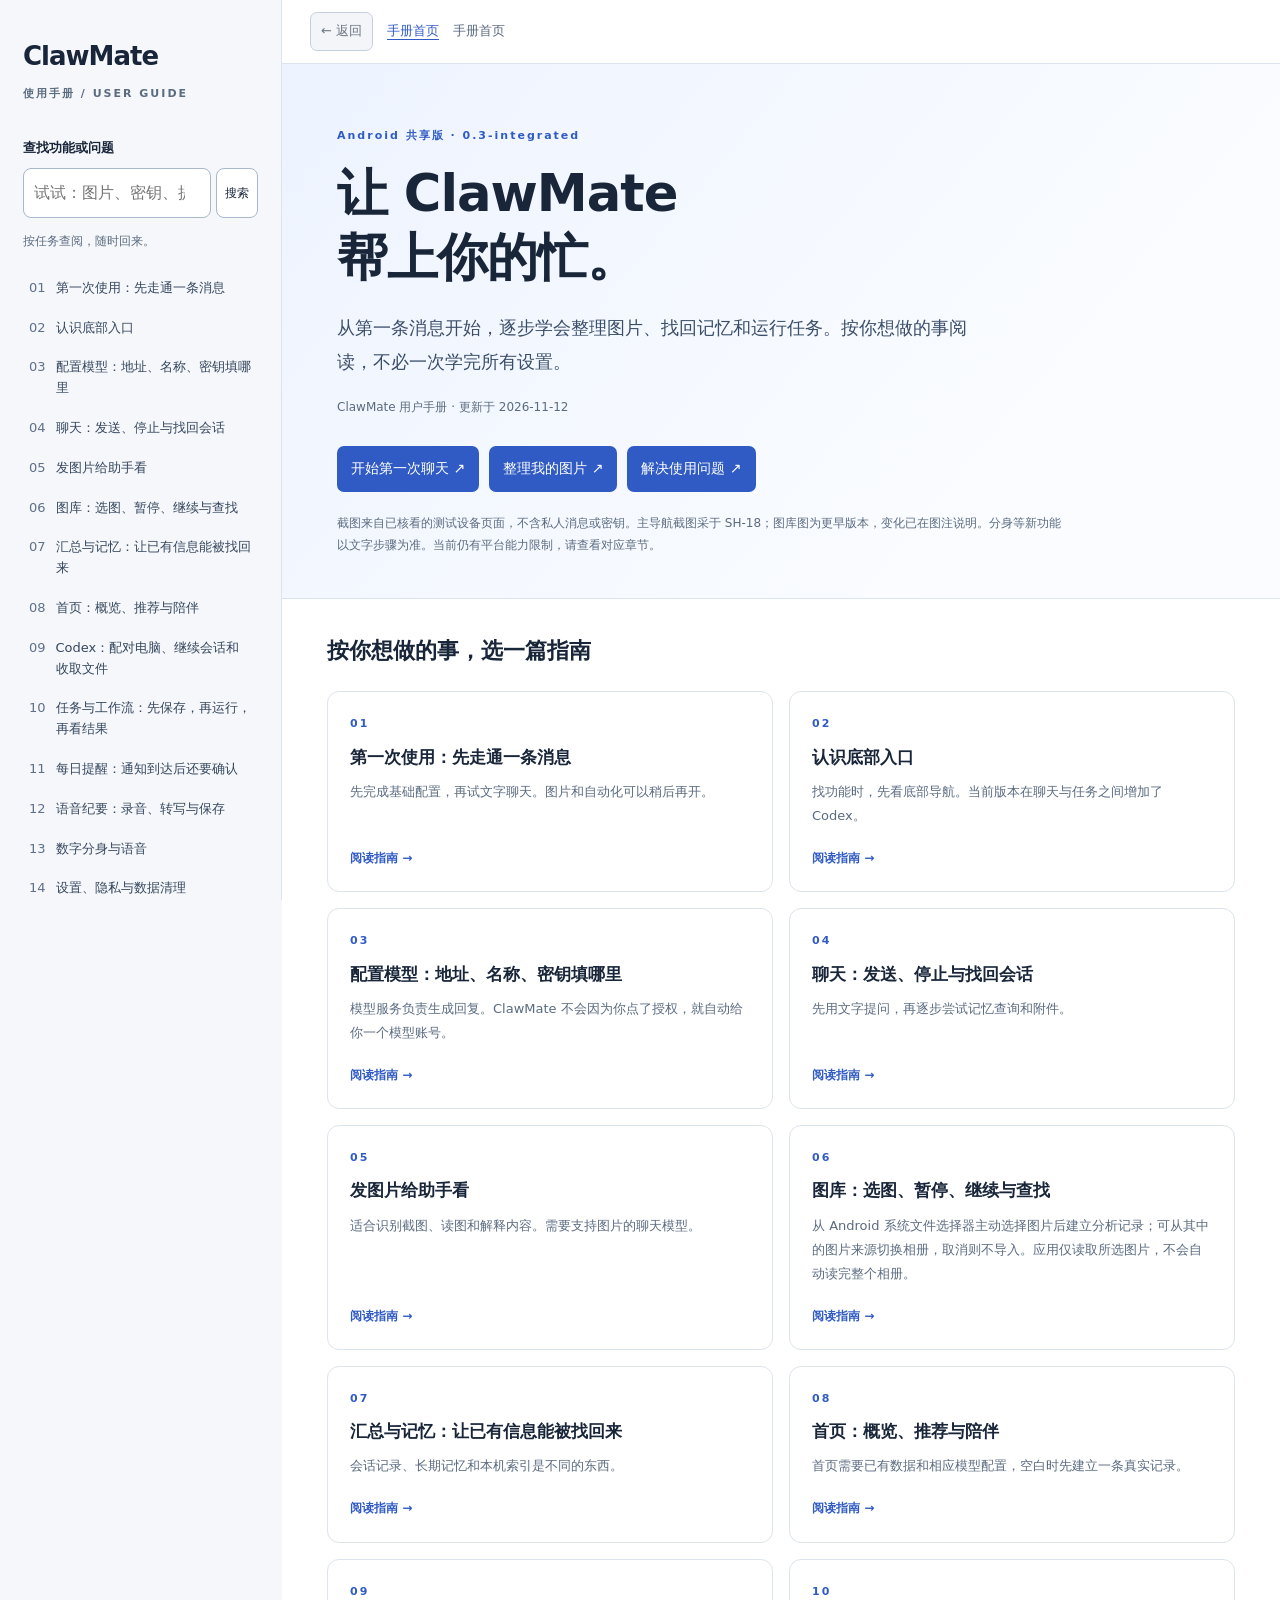
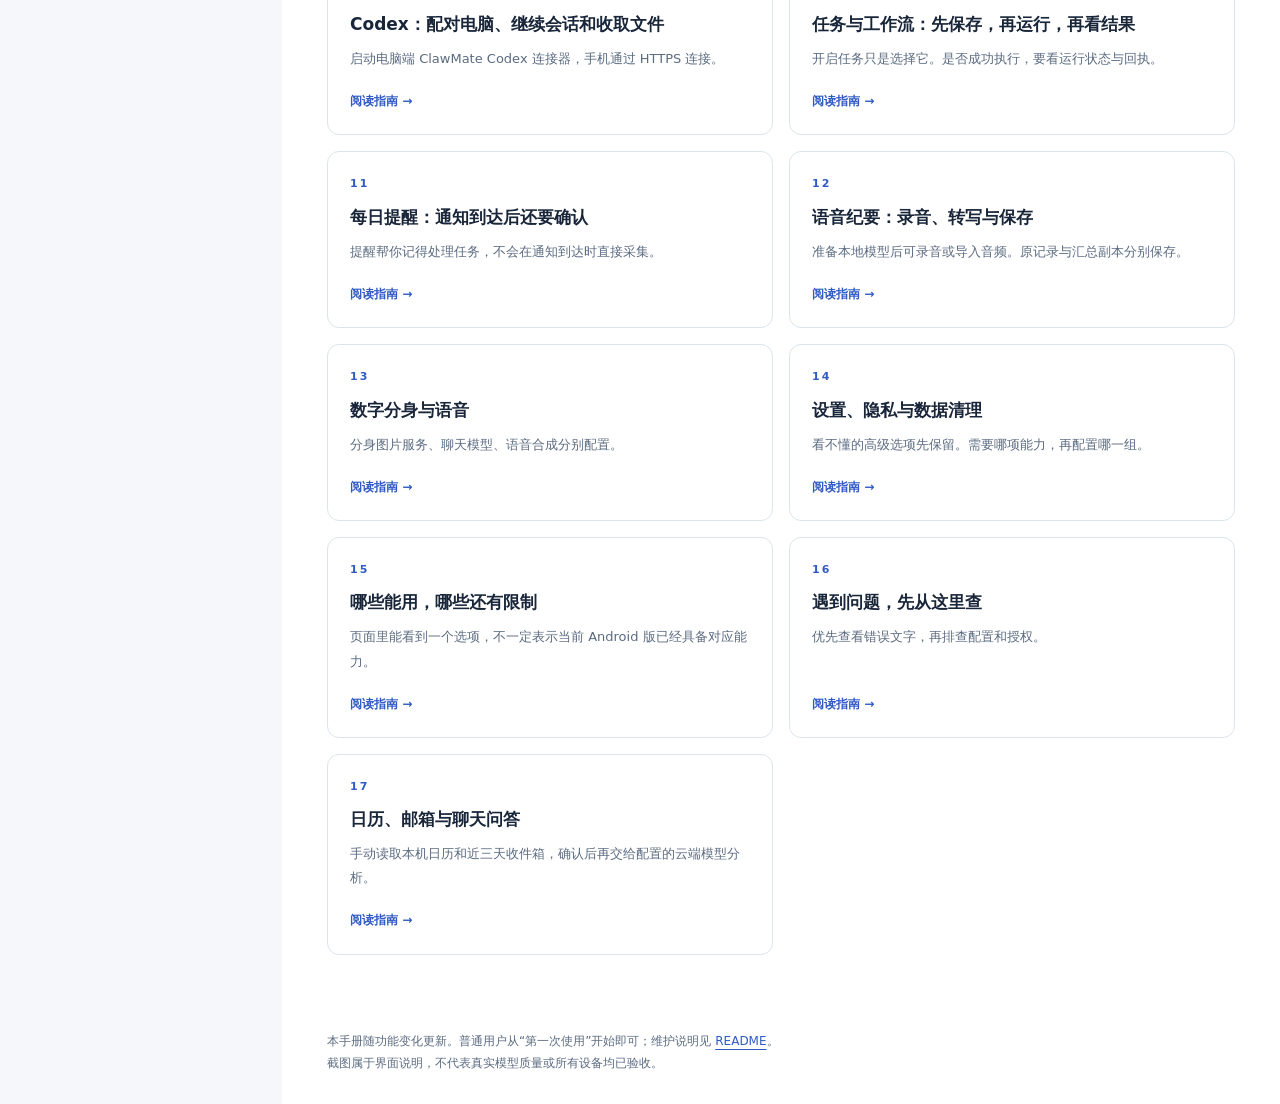
==== docs/user-manual/index.html @ 09b237ce "Route all collection tasks through shared foreground workflows" ====
<!doctype html>
<html lang="zh-CN"><head><meta charset="utf-8"><meta name="viewport" content="width=device-width, initial-scale=1">
<meta name="description" content="ClawMate Android 共享版图文用户手册：聊天、图库、记忆、工作流、提醒、会议与分身。">
<title>ClawMate 用户手册</title><link rel="stylesheet" href="manual.css">
<script id="manual-catalog" type="application/json">{"schemaVersion": 1, "title": "ClawMate 用户手册", "edition": "Android 共享版 · 0.3-integrated", "updated": "2026-11-12", "entryFile": "index.html", "contentFile": "content.json", "homeRoute": "#/", "searchRoute": "#/search?q=", "chapters": [{"id": "start", "title": "第一次使用：先走通一条消息", "summary": "先完成基础配置，再试文字聊天。图片和自动化可以稍后再开。", "route": "#/chapter/start"}, {"id": "navigation", "title": "认识底部入口", "summary": "找功能时，先看底部导航。当前版本在聊天与任务之间增加了 Codex。", "route": "#/chapter/navigation"}, {"id": "models", "title": "配置模型：地址、名称、密钥填哪里", "summary": "模型服务负责生成回复。ClawMate 不会因为你点了授权，就自动给你一个模型账号。", "route": "#/chapter/models"}, {"id": "chat", "title": "聊天：发送、停止与找回会话", "summary": "先用文字提问，再逐步尝试记忆查询和附件。", "route": "#/chapter/chat"}, {"id": "images", "title": "发图片给助手看", "summary": "适合识别截图、读图和解释内容。需要支持图片的聊天模型。", "route": "#/chapter/images"}, {"id": "gallery", "title": "图库：选图、暂停、继续与查找", "summary": "从 Android 系统文件选择器主动选择图片后建立分析记录；可从其中的图片来源切换相册，取消则不导入。应用仅读取所选图片，不会自动读完整个相册。", "route": "#/chapter/gallery"}, {"id": "memory", "title": "汇总与记忆：让已有信息能被找回来", "summary": "会话记录、长期记忆和本机索引是不同的东西。", "route": "#/chapter/memory"}, {"id": "home", "title": "首页：概览、推荐与陪伴", "summary": "首页需要已有数据和相应模型配置，空白时先建立一条真实记录。", "route": "#/chapter/home"}, {"id": "codex", "title": "Codex：配对电脑、继续会话和收取文件", "summary": "启动电脑端 ClawMate Codex 连接器，手机通过 HTTPS 连接。", "route": "#/chapter/codex"}, {"id": "tasks", "title": "任务与工作流：先保存，再运行，再看结果", "summary": "开启任务只是选择它。是否成功执行，要看运行状态与回执。", "route": "#/chapter/tasks"}, {"id": "reminders", "title": "每日提醒：通知到达后还要确认", "summary": "提醒帮你记得处理任务，不会在通知到达时直接采集。", "route": "#/chapter/reminders"}, {"id": "meeting", "title": "语音纪要：录音、转写与保存", "summary": "准备本地模型后可录音或导入音频。原记录与汇总副本分别保存。", "route": "#/chapter/meeting"}, {"id": "avatar", "title": "数字分身与语音", "summary": "分身图片服务、聊天模型、语音合成分别配置。", "route": "#/chapter/avatar"}, {"id": "settings", "title": "设置、隐私与数据清理", "summary": "看不懂的高级选项先保留。需要哪项能力，再配置哪一组。", "route": "#/chapter/settings"}, {"id": "limits", "title": "哪些能用，哪些还有限制", "summary": "页面里能看到一个选项，不一定表示当前 Android 版已经具备对应能力。", "route": "#/chapter/limits"}, {"id": "help", "title": "遇到问题，先从这里查", "summary": "优先查看错误文字，再排查配置和授权。", "route": "#/chapter/help"}, {"id": "personalsources", "title": "日历、邮箱与聊天问答", "summary": "手动读取本机日历和近三天收件箱，确认后再交给配置的云端模型分析。", "route": "#/chapter/personalsources"}]}</script>
<script src="navigation.js" defer></script><script src="manual.js" defer></script></head>
<body><a class="skip" href="#content">跳到正文</a><div class="layout">
<div class="mobile-bar" data-enhanced hidden><a href="#top">ClawMate 手册</a><button id="menu-toggle" type="button" aria-controls="manual-sidebar" aria-expanded="false">目录 / 搜索</button></div>
<aside id="manual-sidebar" aria-label="手册目录"><a class="brand" href="#top">ClawMate<span>使用手册 / USER GUIDE</span></a>
<form id="search-form" role="search"><label for="search">查找功能或问题</label><div class="search-row"><input id="search" type="search" maxlength="200" placeholder="试试：图片、密钥、提醒" aria-controls="search-results"><button type="submit" data-enhanced hidden>搜索</button></div></form>
<p id="search-status" role="status" aria-live="polite">按任务查阅，随时回来。</p><nav id="chapter-nav"><a href="#start"><span>01</span>第一次使用：先走通一条消息</a><a href="#navigation"><span>02</span>认识底部入口</a><a href="#models"><span>03</span>配置模型：地址、名称、密钥填哪里</a><a href="#chat"><span>04</span>聊天：发送、停止与找回会话</a><a href="#images"><span>05</span>发图片给助手看</a><a href="#gallery"><span>06</span>图库：选图、暂停、继续与查找</a><a href="#memory"><span>07</span>汇总与记忆：让已有信息能被找回来</a><a href="#home"><span>08</span>首页：概览、推荐与陪伴</a><a href="#codex"><span>09</span>Codex：配对电脑、继续会话和收取文件</a><a href="#tasks"><span>10</span>任务与工作流：先保存，再运行，再看结果</a><a href="#reminders"><span>11</span>每日提醒：通知到达后还要确认</a><a href="#meeting"><span>12</span>语音纪要：录音、转写与保存</a><a href="#avatar"><span>13</span>数字分身与语音</a><a href="#settings"><span>14</span>设置、隐私与数据清理</a><a href="#limits"><span>15</span>哪些能用，哪些还有限制</a><a href="#help"><span>16</span>遇到问题，先从这里查</a><a href="#personalsources"><span>17</span>日历、邮箱与聊天问答</a></nav>
<button id="print" type="button" data-enhanced hidden>打印 / 保存为 PDF</button><p class="aside-note">离线可读 · 无需登录<br>截图可点击放大</p></aside>
<main id="content"><div class="reader-toolbar" data-enhanced hidden><button id="reader-back" type="button" disabled>← 返回</button><a href="#top">手册首页</a><span id="current-page"></span><span id="page-position"></span></div>
<div id="home-page"><header class="hero" id="top"><p class="eyebrow">Android 共享版 · 0.3-integrated</p>
<h1 id="home-title" tabindex="-1">让 ClawMate<br>帮上你的忙。</h1><p class="intro">从第一条消息开始，逐步学会整理图片、找回记忆和运行任务。按你想做的事阅读，不必一次学完所有设置。</p>
<p class="meta">ClawMate 用户手册 · 更新于 2026-11-12</p>
<div class="quick"><a href="#start">开始第一次聊天 ↗</a><a href="#gallery">整理我的图片 ↗</a><a href="#help">解决使用问题 ↗</a></div>
<p class="version-note">截图来自已核看的测试设备页面，不含私人消息或密钥。主导航截图采于 SH-18；图库图为更早版本，变化已在图注说明。分身等新功能以文字步骤为准。当前仍有平台能力限制，请查看对应章节。</p></header>
<div class="guide-directory"><h2>按你想做的事，选一篇指南</h2><div class="guide-grid"><a class="guide-card" href="#start"><span class="eyebrow">01</span><strong>第一次使用：先走通一条消息</strong><span>先完成基础配置，再试文字聊天。图片和自动化可以稍后再开。</span><b aria-hidden="true">阅读指南 →</b></a><a class="guide-card" href="#navigation"><span class="eyebrow">02</span><strong>认识底部入口</strong><span>找功能时，先看底部导航。当前版本在聊天与任务之间增加了 Codex。</span><b aria-hidden="true">阅读指南 →</b></a><a class="guide-card" href="#models"><span class="eyebrow">03</span><strong>配置模型：地址、名称、密钥填哪里</strong><span>模型服务负责生成回复。ClawMate 不会因为你点了授权，就自动给你一个模型账号。</span><b aria-hidden="true">阅读指南 →</b></a><a class="guide-card" href="#chat"><span class="eyebrow">04</span><strong>聊天：发送、停止与找回会话</strong><span>先用文字提问，再逐步尝试记忆查询和附件。</span><b aria-hidden="true">阅读指南 →</b></a><a class="guide-card" href="#images"><span class="eyebrow">05</span><strong>发图片给助手看</strong><span>适合识别截图、读图和解释内容。需要支持图片的聊天模型。</span><b aria-hidden="true">阅读指南 →</b></a><a class="guide-card" href="#gallery"><span class="eyebrow">06</span><strong>图库：选图、暂停、继续与查找</strong><span>从 Android 系统文件选择器主动选择图片后建立分析记录；可从其中的图片来源切换相册，取消则不导入。应用仅读取所选图片，不会自动读完整个相册。</span><b aria-hidden="true">阅读指南 →</b></a><a class="guide-card" href="#memory"><span class="eyebrow">07</span><strong>汇总与记忆：让已有信息能被找回来</strong><span>会话记录、长期记忆和本机索引是不同的东西。</span><b aria-hidden="true">阅读指南 →</b></a><a class="guide-card" href="#home"><span class="eyebrow">08</span><strong>首页：概览、推荐与陪伴</strong><span>首页需要已有数据和相应模型配置，空白时先建立一条真实记录。</span><b aria-hidden="true">阅读指南 →</b></a><a class="guide-card" href="#codex"><span class="eyebrow">09</span><strong>Codex：配对电脑、继续会话和收取文件</strong><span>启动电脑端 ClawMate Codex 连接器，手机通过 HTTPS 连接。</span><b aria-hidden="true">阅读指南 →</b></a><a class="guide-card" href="#tasks"><span class="eyebrow">10</span><strong>任务与工作流：先保存，再运行，再看结果</strong><span>开启任务只是选择它。是否成功执行，要看运行状态与回执。</span><b aria-hidden="true">阅读指南 →</b></a><a class="guide-card" href="#reminders"><span class="eyebrow">11</span><strong>每日提醒：通知到达后还要确认</strong><span>提醒帮你记得处理任务，不会在通知到达时直接采集。</span><b aria-hidden="true">阅读指南 →</b></a><a class="guide-card" href="#meeting"><span class="eyebrow">12</span><strong>语音纪要：录音、转写与保存</strong><span>准备本地模型后可录音或导入音频。原记录与汇总副本分别保存。</span><b aria-hidden="true">阅读指南 →</b></a><a class="guide-card" href="#avatar"><span class="eyebrow">13</span><strong>数字分身与语音</strong><span>分身图片服务、聊天模型、语音合成分别配置。</span><b aria-hidden="true">阅读指南 →</b></a><a class="guide-card" href="#settings"><span class="eyebrow">14</span><strong>设置、隐私与数据清理</strong><span>看不懂的高级选项先保留。需要哪项能力，再配置哪一组。</span><b aria-hidden="true">阅读指南 →</b></a><a class="guide-card" href="#limits"><span class="eyebrow">15</span><strong>哪些能用，哪些还有限制</strong><span>页面里能看到一个选项，不一定表示当前 Android 版已经具备对应能力。</span><b aria-hidden="true">阅读指南 →</b></a><a class="guide-card" href="#help"><span class="eyebrow">16</span><strong>遇到问题，先从这里查</strong><span>优先查看错误文字，再排查配置和授权。</span><b aria-hidden="true">阅读指南 →</b></a><a class="guide-card" href="#personalsources"><span class="eyebrow">17</span><strong>日历、邮箱与聊天问答</strong><span>手动读取本机日历和近三天收件箱，确认后再交给配置的云端模型分析。</span><b aria-hidden="true">阅读指南 →</b></a></div></div></div>
<section id="search-page" hidden aria-labelledby="search-title"><h2 id="search-title" tabindex="-1">搜索结果</h2><p id="result-count" role="status" aria-live="polite"></p><p id="empty" hidden>没有匹配的章节。试试“模型”“图库”，或清空搜索查看全部章节。</p><div id="search-results"></div><a href="#top">返回手册首页</a></section>
<section id="not-found" hidden aria-labelledby="not-found-title"><h2 id="not-found-title" tabindex="-1">页面未找到</h2><p>这个章节地址无效或已不再提供，请从目录重新选择。</p><a href="#top">返回手册首页</a></section>
<div id="chapters"><section id="start" aria-labelledby="title-start"><header><p class="eyebrow">使用指南 / 01</p><h2 id="title-start" tabindex="-1">第一次使用：先走通一条消息</h2><p class="lead">先完成基础配置，再试文字聊天。图片和自动化可以稍后再开。</p></header><div class="chapter illustrated"><figure><a class="zoom" href="assets/settings.png" aria-label="放大：第一次使用：先走通一条消息"><img src="assets/settings.png" alt="图 1｜“我的”顶部是云服务授权入口；下方还有设置分组，向上滑动可以继续查看。" loading="lazy" width="1080" height="2374"></a><figcaption>图 1｜“我的”顶部是云服务授权入口；下方还有设置分组，向上滑动可以继续查看。<br>点击图片查看原图</figcaption></figure><div class="instructions"><p class='route'>入口：打开应用 → 首次引导 → 我的</p><ol><li>首次打开时阅读引导和隐私说明，按页面按钮继续。是否允许云端处理，由你选择；拒绝后仍可浏览已有的本机内容。</li><li>打开底部<strong>我的</strong>，进入<strong>模型与智能体 → 云端 Planner/Decider</strong>，填写服务提供方给你的地址、模型名和密钥。不会填写时先看<a href='#models'>模型配置</a>。</li><li>回到“我的”顶部，点<strong>授权使用自行配置的云服务</strong>；需要时在<strong>个人与隐私 → 隐私声明</strong>查看并确认云端处理范围。服务授权与隐私同意都可能影响请求。</li><li>进入<strong>聊天</strong>，选<strong>云端</strong>，输入“你好，请介绍一下你能怎样帮我整理信息”，点<strong>发送</strong>。</li></ol><p class='success'>完成标志：消息进入会话，回复逐步出现。请求失败时应显示原因；只有看到回复，才算这次聊天成功。</p><p>没有模型服务账号或密钥？可以先看界面、浏览已有记录；当前 Android 版的本地聊天推理尚未接入，不能用“本地”代替云端聊天。</p><p class='note'>适用范围：本手册对应名称为“ClawMate 共享前端”的 Android 共享版。与旧版应用分开保存数据，不自动带入旧聊天、密钥或授权。界面中可能保留 MobiAgent 等名称。</p></div></div><nav class="chapter-pager" aria-label="章节翻页"><a href="#top"><span>返回目录</span><strong>手册首页</strong></a><a href="#navigation"><span>下一章</span><strong>认识底部入口</strong></a></nav></section><section id="navigation" aria-labelledby="title-navigation"><header><p class="eyebrow">使用指南 / 02</p><h2 id="title-navigation" tabindex="-1">认识底部入口</h2><p class="lead">找功能时，先看底部导航。当前版本在聊天与任务之间增加了 Codex。</p></header><div class="chapter illustrated"><figure><a class="zoom" href="assets/home.png" aria-label="放大：认识底部入口"><img src="assets/home.png" alt="图 2｜早期共享版首页。截图拍摄时有五个入口。" loading="lazy" width="1080" height="2374"></a><figcaption>图 2｜早期共享版首页。截图拍摄时有五个入口。<br>点击图片查看原图</figcaption></figure><div class="instructions"><table><thead><tr><th>入口</th><th>适合做什么</th><th>下一步</th></tr></thead><tbody><tr><td>首页</td><td>看概览、建议、陪伴内容，进入数字分身</td><td><a href='#home'>看懂首页</a></td></tr><tr><td>汇总</td><td>按类别浏览足迹，进入图库和语音纪要</td><td><a href='#gallery'>整理图片</a></td></tr><tr><td>聊天</td><td>发送文字或图片，查看会话与模型回复</td><td><a href='#chat'>开始聊天</a></td></tr><tr><td>Codex</td><td>配对电脑、操作会话、接收交付文件</td><td><a href='#codex'>配对电脑</a></td></tr><tr><td>任务</td><td>配置任务、编辑工作流、查看执行状态和采集提醒</td><td><a href='#tasks'>运行任务</a></td></tr><tr><td>我的</td><td>云服务授权、模型、隐私、数据和存储设置</td><td><a href='#settings'>调整设置</a></td></tr></tbody></table><p>“汇总”内部也有一个<strong>聊天</strong>分类。要发送消息，请点屏幕底部的<strong>聊天</strong>主导航。</p><p>子页面通常用左上角返回按钮退出。编辑任务后先保存；遇到“放弃当前编辑？”时，想保留修改就选继续编辑并保存。</p></div></div><nav class="chapter-pager" aria-label="章节翻页"><a href="#start"><span>上一章</span><strong>第一次使用：先走通一条消息</strong></a><a href="#models"><span>下一章</span><strong>配置模型：地址、名称、密钥填哪里</strong></a></nav></section><section id="models" aria-labelledby="title-models"><header><p class="eyebrow">使用指南 / 03</p><h2 id="title-models" tabindex="-1">配置模型：地址、名称、密钥填哪里</h2><p class="lead">模型服务负责生成回复。ClawMate 不会因为你点了授权，就自动给你一个模型账号。</p></header><div class="chapter "><div class="instructions"><p class='route'>入口：我的 → 模型与智能体 → 云端 Planner/Decider</p><table><thead><tr><th>页面字段</th><th>普通用户怎样理解</th><th>怎样填写</th></tr></thead><tbody><tr><td>Planner 服务</td><td>文字聊天、整理信息时使用的模型服务地址</td><td>使用提供方给出的 HTTPS 接口地址，不能填写网站登录页</td></tr><tr><td>Planner Model</td><td>具体使用哪个模型</td><td>填提供方给出的精确模型标识；首次使用建议明确填写</td></tr><tr><td>Planner API Key</td><td>访问这个服务的凭证</td><td>填你自己的密钥；不要复制界面的掩码圆点</td></tr><tr><td>Decider 服务 / Model / API Key</td><td>视觉工作流使用的模型配置</td><td>要运行图片问答工作流时，填能接收图片的服务与模型</td></tr></tbody></table><ol><li>准备好提供方给出的三项信息，再分别填写；名称相似的模型也可能具有不同能力。</li><li>完成字段修改后返回再进入，确认配置仍在。点<strong>测试 Planner</strong>并查看<strong>Planner 测试结果</strong>；测试需要授权、隐私同意及网络，可能产生提供方的调用费用。</li><li>测试成功后再发一条短消息。图库、分身有各自的设置，文字测试成功不等于这些服务也配置好了。</li></ol><p class='note'>不要猜接口后缀。让服务提供方确认与应用兼容的接口地址及模型能力。手册不提供可直接使用的公共密钥。</p><p>遇到 401/403 类错误，先核对密钥、权限与账户状态；遇到模型不存在，核对 Model 字段；遇到连接或超时，核对地址与网络。保留错误文字，隐藏密钥后再反馈。</p><p>自定义中转也填写同一组 Planner 字段：地址可带路径及 /v1，模型名必须使用服务模型列表返回的精确 ID。密钥只保存在本机，不随安装包提供。切换服务后先测试，再发一条不含私人信息的短消息；文字成功不代表图片、工具调用或语音可用。</p></div></div><nav class="chapter-pager" aria-label="章节翻页"><a href="#navigation"><span>上一章</span><strong>认识底部入口</strong></a><a href="#chat"><span>下一章</span><strong>聊天：发送、停止与找回会话</strong></a></nav></section><section id="chat" aria-labelledby="title-chat"><header><p class="eyebrow">使用指南 / 04</p><h2 id="title-chat" tabindex="-1">聊天：发送、停止与找回会话</h2><p class="lead">先用文字提问，再逐步尝试记忆查询和附件。</p></header><div class="chapter illustrated"><figure><a class="zoom" href="assets/chat.png" aria-label="放大：聊天：发送、停止与找回会话"><img src="assets/chat.png" alt="图 3｜聊天主页面。左上角三横线进入会话列表；右上角选择云端/本地；底部输入并发送。此为 SH-18 截图，新版还增加分身切换。" loading="lazy" width="1080" height="2374"></a><figcaption>图 3｜聊天主页面。左上角三横线进入会话列表；右上角选择云端/本地；底部输入并发送。此为 SH-18 截图，新版还增加分身切换。<br>点击图片查看原图</figcaption></figure><div class="instructions"><p class='route'>入口：底部聊天 → 云端</p><ol><li>输入清楚的问题，例如“把下面三件事整理成今天的待办：……”。点<strong>发送</strong>。</li><li>回复会逐步显示。查看思考或工具状态时，按页面的展开入口查看；正在处理不等于已完成。</li><li>不想继续等待时使用生成期间的停止入口。停止后已显示的文字可能保留；不要把半截回复当作完整答案。</li><li>点左上角<strong>三横线</strong>打开会话列表，新建会话或切换回已有会话。不同主题建议新建会话。</li></ol><p class='success'>完成标志：回复结束且页面不再处于生成状态；离开后重新进入已有会话，可以查看已保存历史。</p><p><strong>深度思考</strong>是模型相关选项，效果取决于服务支持，可能增加等待时间。长会话会按配置压缩较早上下文；显示“本地抽取”时，表示使用了后备摘要方式，不是模型摘要成功。完整历史仍保存在本机。</p><p class='note'>“下发任务”、淘宝搜索、碰一碰等卡片是界面入口或示例文案。当前 Android 共享版的聊天任务下发、跨应用 GUI 控制尚未接入，不能据此认为它会操作其他应用。可执行的工作流范围见<a href='#tasks'>任务章节</a>。</p></div></div><nav class="chapter-pager" aria-label="章节翻页"><a href="#models"><span>上一章</span><strong>配置模型：地址、名称、密钥填哪里</strong></a><a href="#images"><span>下一章</span><strong>发图片给助手看</strong></a></nav></section><section id="images" aria-labelledby="title-images"><header><p class="eyebrow">使用指南 / 05</p><h2 id="title-images" tabindex="-1">发图片给助手看</h2><p class="lead">适合识别截图、读图和解释内容。需要支持图片的聊天模型。</p></header><div class="chapter "><div class="instructions"><p class='route'>入口：聊天 → 输入框左侧 + → 选择图片</p><ol><li>从系统选图界面选择图片，每次最多<strong>4 张</strong>。先用一张不含个人信息的图片试用。</li><li>输入具体问题，例如“请列出图片里的三项信息”。确认选图和问题正确后发送。</li><li>阅读发送确认：核对服务地址、模型和图片数量。同意才会把处理后的图片发给配置的云端服务。</li><li>等待回复；如果模型不支持图片，换成支持图片的模型后重新尝试。</li></ol><p class='success'>完成标志：该回合出现图片消息和模型回复。选图成功仅表示附件已准备好。</p><p>图片上传前会去除元数据并缩放，但<strong>图片里的文字、人脸等可见内容仍在</strong>。照片副本会保存在本机会话中。后续历史请求只发送文字，不自动重传旧图片；要继续问原图，可以重新附上图片。本回合图片聊天不运行工具。</p><p>提示图片准备失败或超时：重新选择较小且可正常打开的图片。取消确认则不会发送该批图片。</p></div></div><nav class="chapter-pager" aria-label="章节翻页"><a href="#chat"><span>上一章</span><strong>聊天：发送、停止与找回会话</strong></a><a href="#gallery"><span>下一章</span><strong>图库：选图、暂停、继续与查找</strong></a></nav></section><section id="gallery" aria-labelledby="title-gallery"><header><p class="eyebrow">使用指南 / 06</p><h2 id="title-gallery" tabindex="-1">图库：选图、暂停、继续与查找</h2><p class="lead">从 Android 系统文件选择器主动选择图片后建立分析记录；可从其中的图片来源切换相册，取消则不导入。应用仅读取所选图片，不会自动读完整个相册。</p></header><div class="chapter illustrated"><figure><a class="zoom" href="assets/gallery.png" aria-label="放大：图库：选图、暂停、继续与查找"><img src="assets/gallery.png" alt="图 4｜图库分析入口与结果区域的早期真机截图。当前版工具栏已加入“新建批次 / 继续分析 / 暂停”等状态，选图改用 Android 系统文件选择器；旧图不代表当前选图器外观，按下文操作。" loading="lazy" width="1080" height="2374"></a><figcaption>图 4｜图库分析入口与结果区域的早期真机截图。当前版工具栏已加入“新建批次 / 继续分析 / 暂停”等状态，选图改用 Android 系统文件选择器；旧图不代表当前选图器外观，按下文操作。<br>点击图片查看原图</figcaption></figure><div class="instructions"><p class='route'>入口：汇总 → 图库分析；设置可从图库右上角齿轮或我的 → 数据采集进入</p><ol><li>先配置<strong>图库 API Base URL、API Key 和模型</strong>；需要视觉理解时选择支持图片的模型。不要以为 Planner 配置会自动填到图库。</li><li>点<strong>选择图片</strong>或<strong>新建批次</strong>，在系统选图器中选图，每批最多<strong>9 张</strong>。</li><li>阅读私有副本说明和分析确认，核对目标服务、模型、剩余数量及是否使用远程向量服务，再开始。</li><li>观察完成、跳过、失败数量。要中断时点<strong>暂停</strong>；已经在处理的图片可能继续完成保存。</li><li>回到页面或应用重启后，点<strong>继续分析</strong>并重新确认。只处理尚未完成项，失败项可以重试。</li><li>在结果区按类别、时间筛选并打开条目。图库问答中，<strong>检索</strong>用来找记录，<strong>问答</strong>会基于检索结果生成回答，可能调用模型。</li></ol><p class='success'>完成标志：出现具体分析条目；失败数量不应被当作完成。关键词预筛未命中的图片可能计入跳过。</p><p>图库保存去元数据的 JPEG 私有副本，日期记为<strong>导入日</strong>，不保留原始拍摄时间和位置。离开页面或进入后台会请求暂停，不保证后台持续运行。</p><p class='note'>“清空分析”会删除本应用的结果、批次进度和私有副本，不删除相册原图。想保留结果时先取消，不要用清空解决普通的网络错误。有旧批次时，新建前确认是否替换。</p><p>旧截图中的“批量读图”不表示 Android 已支持后台全相册扫描、PC/HDC 读图或自动跨应用采集。</p></div></div><nav class="chapter-pager" aria-label="章节翻页"><a href="#images"><span>上一章</span><strong>发图片给助手看</strong></a><a href="#memory"><span>下一章</span><strong>汇总与记忆：让已有信息能被找回来</strong></a></nav></section><section id="memory" aria-labelledby="title-memory"><header><p class="eyebrow">使用指南 / 07</p><h2 id="title-memory" tabindex="-1">汇总与记忆：让已有信息能被找回来</h2><p class="lead">会话记录、长期记忆和本机索引是不同的东西。</p></header><div class="chapter illustrated"><figure><a class="zoom" href="assets/collection.png" aria-label="放大：汇总与记忆：让已有信息能被找回来"><img src="assets/collection.png" alt="图 5｜旧版汇总按类别展示已整理记录。当前版本的语音纪要入口在日历分析与邮箱分析下方，与两者同组。" loading="lazy" width="1080" height="2374"></a><figcaption>图 5｜旧版汇总按类别展示已整理记录。当前版本的语音纪要入口在日历分析与邮箱分析下方，与两者同组。<br>点击图片查看原图</figcaption></figure><div class="instructions"><p class='route'>查看：汇总 → 选择类别 → 打开记录；整理：我的 → 数据采集 → 聊天长期记忆与本机索引</p><div class='flow' aria-label='记忆整理流程'><span>已有聊天 / 采集日志</span><b>→</b><span>确认后整理为长期记忆</span><b>→</b><span>本机索引与分类</span><b>→</b><span>汇总浏览 / 聊天查询</span></div><ol><li>先有实际聊天或采集记录，再打开<strong>聊天长期记忆与本机索引</strong>。</li><li>需要整理新信息时点<strong>同步聊天与采集记忆</strong>。确认框会说明将向哪个模型发送近 7 天未处理聊天文字、有限上下文及待整理日志；工具记录和推理不在该提取范围内。</li><li>只想重建已有记忆的检索结构时，点<strong>仅重建本机索引（无网络）</strong>。它不会生成缺失的模型摘要。</li><li>回到汇总，选择类别、打开分组查看；也可在云端聊天中问“查找我已整理记录中关于……的信息”。模型需要支持工具调用，查询返回的记忆内容可能进入本次云端对话。</li></ol><p class='success'>完成标志：同步页面报告完成及索引事件数量，汇总中有可打开的实际记录。0 条可能只是没有待整理内容。</p><p class='note'>删除聊天<strong>不会自动删除已提取的长期记忆</strong>。取消同步会保留已完成批次。共享版不会读取旧应用的私有数据，也不会自动读微信。这里的“同步”不代表云备份或多设备同步。</p><p>找不到记录时，先核对是否已整理、日期和类别是否过窄，再尝试较短关键词。空结果不能证明现实中没有发生过这件事。</p></div></div><nav class="chapter-pager" aria-label="章节翻页"><a href="#gallery"><span>上一章</span><strong>图库：选图、暂停、继续与查找</strong></a><a href="#home"><span>下一章</span><strong>首页：概览、推荐与陪伴</strong></a></nav></section><section id="home" aria-labelledby="title-home"><header><p class="eyebrow">使用指南 / 08</p><h2 id="title-home" tabindex="-1">首页：概览、推荐与陪伴</h2><p class="lead">首页需要已有数据和相应模型配置，空白时先建立一条真实记录。</p></header><div class="chapter "><div class="instructions"><p class='route'>入口：底部首页</p><ol><li>查看<strong>今日概览</strong>和吃、穿、住、行等分类。没有数据时先从<a href='#gallery'>图库</a>或<a href='#memory'>聊天记忆整理</a>开始。</li><li>需要建议时点<strong>生成推荐</strong>；陪伴区域可用<strong>重新看看</strong>刷新。模型相关操作需要网络和授权。</li><li>阅读建议后自己判断是否执行；“去派任务”会带你进入任务页，仍需检查任务配置与可用能力。</li></ol><p>“画像完整度”反映应用已有资料，不是对你的评分。“今天没什么要操心的”只根据已有记录生成，不能作为没有待办的保证。</p><p class='note'>首页“PC 未连接”不影响已配置的云端文字聊天。当前 Android HDC/GUI 链路仍受限，不必为了开始聊天先去配置手机控制。</p></div></div><nav class="chapter-pager" aria-label="章节翻页"><a href="#memory"><span>上一章</span><strong>汇总与记忆：让已有信息能被找回来</strong></a><a href="#codex"><span>下一章</span><strong>Codex：配对电脑、继续会话和收取文件</strong></a></nav></section><section id="codex" aria-labelledby="title-codex"><header><p class="eyebrow">使用指南 / 09</p><h2 id="title-codex" tabindex="-1">Codex：配对电脑、继续会话和收取文件</h2><p class="lead">启动电脑端 ClawMate Codex 连接器，手机通过 HTTPS 连接。</p></header><div class="chapter "><div class="instructions"><p class='route'>底部 Codex → 创建连接 → 扫描二维码</p><ol><li>在电脑端连接器完成 Codex 登录、启动桥接并添加工作目录。手机需要能访问连接器提供的 HTTPS 地址。连接方式见 Codex 页的<strong>连接指南</strong>。</li><li>电脑打开<strong>手机配对</strong>生成二维码。手机点<strong>扫描二维码</strong>，首次进入按系统提示允许相机权限，之后扫码页会直接打开取景。让二维码连同白边完整落在中央方框内，保持手机稳定。暗处可点<strong>开启手电筒</strong>。也可点<strong>从相册识别</strong>选择配对码截图，无需相机权限。二维码在本机识别。</li><li>核对确认框里的电脑名称和地址，点<strong>确认配对</strong>。连接后进入工作区，可选择工作目录和模型。开启<strong>记住此连接</strong>后，手机在配对成功时加密保存设备令牌。工作区若暂时加载失败，可点<strong>重试连接</strong>，也可返回连接列表打开已保存的电脑。</li><li>扫码失败时，可回到创建连接页点<strong>导入配对文件</strong>（上限 8 KiB）或<strong>粘贴配对信息</strong>。配对码仅能使用一次，约五分钟后过期。遇到过期或已使用提示时，在电脑上重新生成。</li></ol><p>在工作区输入任务，或添加图片、拍照和普通文件。单个附件上限 8 MiB，选取后会上传到当前工作目录对应的电脑。任务请求审批时，可核对操作详情后点<strong>拒绝</strong>，或在该项允许时点<strong>仅允许本次</strong>。</p><p>会话从电脑同步回复、状态与交付文件。文件显示<strong>已保存到此会话</strong>后，可从卡片打开或另存为。回复里的文件链接只打开本会话已交付的文件。需要撤销手机的连接授权时，在电脑端连接器移除该设备。</p><p>也可在云端聊天中提出需要 Codex 实作的任务。若模型发起新委托，依次选择已保存的电脑与工作目录，核对任务后点<strong>开始委托</strong>。选中的本机资料会另行预览确认。断线后可在 Codex 工作台的<strong>手机会话</strong>打开原会话。</p><p>电脑端的二维码较小时，可先放大界面，或截图后点<strong>从相册识别</strong>。出现电脑名称和地址的确认框表示已识别。若提示当前网络无法访问电脑，请把手机和电脑都接入允许设备互访的 Wi-Fi 或热点，也可让两台设备登录同一 Tailscale 网络。然后在电脑端<strong>手机配对</strong>的地址列表中选择该网络对应的地址，重新生成配对信息。若提示端口无法连接或持续超时，检查桥接服务和电脑的入站防火墙规则。Windows 可能将个人热点识别为公用网络，此时仅适用于专用网络的规则不会生效。可为连接器的实际运行程序添加适用于当前网络、限定桥接端口和手机地址的入站放行规则。若提示 HTTPS 证书校验失败，检查手机时间，并在电脑端选用当前连接地址重新生成。</p><p>通过 USB 调试转发建立的连接，拔线时会断开。重新插线后可在电脑运行 <code>adb reverse tcp:8787 tcp:8787</code> 恢复默认端口的转发，再打开已保存的连接。已保存的配对可继续使用。电脑端运行 USB 重连助手时，转发会自动恢复。</p></div></div><nav class="chapter-pager" aria-label="章节翻页"><a href="#home"><span>上一章</span><strong>首页：概览、推荐与陪伴</strong></a><a href="#tasks"><span>下一章</span><strong>任务与工作流：先保存，再运行，再看结果</strong></a></nav></section><section id="tasks" aria-labelledby="title-tasks"><header><p class="eyebrow">使用指南 / 10</p><h2 id="title-tasks" tabindex="-1">任务与工作流：先保存，再运行，再看结果</h2><p class="lead">开启任务只是选择它。是否成功执行，要看运行状态与回执。</p></header><div class="chapter illustrated"><figure><a class="zoom" href="assets/tasks.png" aria-label="放大：任务与工作流：先保存，再运行，再看结果"><img src="assets/tasks.png" alt="图 6｜旧版任务页的配置入口、控制方式和采集提醒。当前任务行另标明所需服务及接入状态。图中“已开启 11 / 全部 12”是当时的选择状态，不代表 11 个任务都可执行；截图、采集与手动控制现在从“我的 → 数据采集 → 界面采集与规划”打开。" loading="lazy" width="1080" height="2374"></a><figcaption>图 6｜旧版任务页的配置入口、控制方式和采集提醒。当前任务行另标明所需服务及接入状态。图中“已开启 11 / 全部 12”是当时的选择状态，不代表 11 个任务都可执行；截图、采集与手动控制现在从“我的 → 数据采集 → 界面采集与规划”打开。<br>点击图片查看原图</figcaption></figure><div class="instructions"><p class='route'>入口：任务 → 配置任务。工作流列表提供运行、图编辑和新建。</p><p>任务按购物、外卖、娱乐、聊天、生活、社交和差旅分类。任务行标明本机工作流、视觉问答或自动 GUI 的接入状态。开启任务会将它纳入批量执行的候选列表。</p><ol><li>在<strong>任务控制方式</strong>中选择<strong>手机自己控制</strong>。本机工作流支持有界等待、条件、循环与 echo/summary。电脑控制等待 Android 设备桥接接入。</li><li>修改时使用<strong>图编辑</strong>，或通过<strong>图新建</strong>创建流程；编辑后点<strong>保存 Workflow</strong>，确认出现保存成功提示。</li><li>回到列表点<strong>运行</strong>，观察运行中、失败或完成状态，查看步骤输出和运行文件。需要停止时点<strong>停止</strong>。</li><li>视觉问答工作流需配置 Decider 视觉模型，并选择本机图片；每次发送前核对确认框。工作流的跨应用 GUI 截图仍受限。需要本应用截图与单步规划时，从“我的 → 数据采集 → 界面采集与规划”打开。</li></ol><p class='success'>工作流显示结束状态与输出。成功保存非空摘要后，任务页提供<strong>同步采集结果</strong>。点开后在同步页核对范围，再确认同步至汇总。</p><p class='note'>界面采集需从任务卡单独运行并确认，适用于 Android 14 及以上。已编辑的旧版自动 GUI 节点可在图编辑中换成无障碍采集节点。仅执行 echo、失败或取消的运行不生成采集日志。任务开关不启动周期调度。</p><p>确认图片时不要长时间搁置。工作流有执行时限，约一分钟后可能已结束；即使后来点确认也不会接收迟到结果。看到“所属任务已结束”，先读原始原因，再重新运行并及时确认。</p><p>删除 Workflow 会删除任务及配置，不能恢复；清理运行文件、daily-log 与删除任务是不同操作，先读确认框再决定。</p><h3>本应用截图与单步规划</h3><p class='route'>入口：我的 → 数据采集 → 界面采集与规划</p><ol><li>填写任务，点击<strong>截取本应用界面</strong>。只截取当前 ClawMate 页面，预览显示截图；不读取其他应用，也不会自动上传。截图范围不含系统键盘。</li><li>查看预览，确认没有要保留在本机的私人信息。需要规划时，在“我的”的云端 Planner/Decider 中配置 HTTPS Decider 视觉模型，并完成云服务授权与隐私同意。</li><li>点击<strong>确认截图并请求单步规划</strong>，核对任务、服务地址和模型。只有再点<strong>发送截图</strong>，该图与任务才会发送到你配置的服务。</li><li>页面展示模型建议及参数。建议不是已执行动作，模型声称完成也不代表任务实际成功。这些模型建议不会自动点击、输入或打开其他应用，也未接入自动循环；下方的跨应用手动控制是独立的本机流程。</li></ol><p class='success'>完成标志：截图预览可见；请求成功时显示“模型建议（未执行，非任务成功回执）”。结果仅在此页显示，不生成工作流成功日志。</p><p>可以取消并清除截图。离开页面会取消请求、丢弃迟到结果并删除预览临时文件；意外终止进程可能遗留系统缓存，可通过 Android 应用设置清缓存。已发送的数据不能收回。界面变化后应重新截图；截图失败、受保护窗口、配置缺失或 JSON 无效时，按页面原因修正后重试，不要把错误当成功。</p><h3>微博热搜工作流（Android 14及以上）</h3><figure class='weibo-example'><a class='zoom' href='assets/weibo-consent.png' aria-label='放大微博采集确认窗口'><img src='assets/weibo-consent.png' alt='ClawMate 的微博整榜采集确认窗口，提供取消和运行采集按钮' loading='lazy' width='1080' height='2374'></a><figcaption>图 6a｜OPPO 真机的整榜采集确认窗口。</figcaption></figure><ol><li>在<strong>任务</strong>选择<strong>手机自己控制</strong>，打开<strong>读取微博热搜 → 图编辑</strong>。流程依次是<strong>打开微博榜单 → 切换热搜标签 → 读取热搜 → 预览并保存</strong>。</li><li>选中<strong>读取热搜</strong>，选择<strong>整榜</strong>逐页采集，或设为 1 至 5 条做试跑。新默认流程使用整榜。可以在四个节点之间插入最多三个<strong>等待</strong>节点，每个 1 至 5 秒。保留四个采集节点的先后顺序，再点击<strong>保存 Workflow</strong>。</li><li>回到任务卡点<strong>运行</strong>，在底部确认窗口点<strong>运行采集</strong>。首次使用按提示在系统设置里开启<strong>ClawMate 按次界面控制</strong>。运行会打开已安装的微博，进入公开热搜标签，逐页读取公开热搜主榜，保存标题、采集日期、时区、可读取的热度和本机识别的名次。名次缺失时留空，未覆盖第 1 至 50 名时会注明部分采集。</li><li>微博页面上方的 ClawMate 进度卡可停止采集。核对预览后点<strong>保存到本机</strong>，结果在<strong>我的 → 数据采集 → 界面采集与规划 → 查看本机采集记录</strong>。预览取消、切出应用、锁屏或超时会停止。若微博界面版本或网络导致节点无法识别，回到任务卡重试。此流程需从任务卡单独运行。完整主榜保存第 1 至 50 名。结构化微博最多保存 200 批，可从历史删除旧记录。</li></ol><p>在云端文字聊天中可以问“昨天采集的微博热搜第 5 名是什么”，模型会按日期或名次查询。核对本次共享的记录和模型后再确认。在 Codex 提问时若匹配本机记忆、微博、日历或邮件，先预览摘录，再决定是否附加给已配对电脑。共享版的本地推理仍待接入。</p><h3>小红书 AI 采集公开笔记（Android 14及以上）</h3><p class='route'>任务 → 手机自己控制 → 配置任务 → 社交 → 小红书 AI 采集公开笔记</p><ol><li>在<strong>我的 → 云模型</strong>配置可访问的 HTTPS Decider 地址和模型。在系统设置开启<strong>ClawMate 按次界面控制</strong>，并先在小红书完成客户端的首次使用设置。</li><li>在<strong>图编辑</strong>选中<strong>小红书 AI 采集</strong>，填写<strong>公开搜索关键词</strong>和<strong>采集提示词</strong>，再点<strong>保存 Workflow</strong>。可以填写「上海城市漫步」，提示词写「读当前页笔记摘录，再向下翻一页并读取，然后打开预览」。</li><li>从任务卡单独运行。确认关键词、提示词和 Decider 地址后点击<strong>运行采集</strong>。小红书打开公开搜索结果，模型收到提示词、可选操作和采集进度，并选择读取、翻页或结束。手机本地读取可见摘录，最多三页和十五条。摘录可能包含标题与正文开头。此实例适用于公开搜索页，个人浏览记录使用独立任务。</li><li>采集时可点浮层的<strong>停止采集</strong>。确认<strong>保存到本机</strong>后，在<strong>我的 → 数据采集 → 界面采集与规划 → 查看本机采集记录</strong>可找到该批摘录。取消预览、切出、锁屏或超时会结束任务。若找不到公开结果，请先在小红书检查关键词、网络和页面状态。</li></ol><h3>运行订单、账单、历史和聊天采集（Android 14及以上）</h3><p class='route'>任务 → 手机自己控制 → 配置任务 → 选择分类与任务 → 运行</p><ol><li>首次使用按提示在系统无障碍设置中开启<strong>ClawMate 按次界面控制</strong>。确保已安装目标应用，并完成该应用的登录或首次设置。</li><li>从任务卡点击<strong>运行</strong>，核对应用、目标页说明和读取范围，再点<strong>运行采集</strong>。支付宝账单、饿了么／大众点评／美团／携程订单、哔哩哔哩／腾讯视频历史、小红书浏览记录以及两项微信聊天采集，均先由你在目标应用里打开相应页面。</li><li>核对当前页面，收起键盘，在浮窗点<strong>开始读取</strong>。浮窗显示进度，点<strong>停止采集</strong>即可取消。微信近期聊天默认从最新消息向上最多读三页。微信今日聊天默认读一页，请自行核对联系人及日期，预览混入其他日期时点取消后重新定位。</li><li>核对可见文字预览，点<strong>保存到本机</strong>。在<strong>我的 → 数据采集 → 界面采集与规划 → 查看本机采集记录</strong>查看或删除。取消预览、切出目标应用、锁屏或超时会结束任务。受保护的窗口或没有无障碍文字的页面无法读取。</li></ol><h3>用图新建个性化采集</h3><ol><li>打开<strong>配置任务 → 新建任务 → 图新建</strong>，依次添加<strong>打开采集应用 → 读取页面 → 预览并保存采集</strong>三个节点。</li><li>选中打开节点，加载并选择已安装的应用。可填写页面说明，运行确认时会显示给你。选中读取节点，设置一至三页，读取多页时可选向上或向下翻页。</li><li>点<strong>保存 Workflow</strong>，回到任务卡单独运行。确认后由你打开目标页，从浮窗开始读取。预览保存后，结果进入同一个<strong>本机采集记录</strong>。此类采集只读取目标应用的可见无障碍文字。</li></ol><h3>跨应用本机采集（Android 14及以上）</h3><p class='route'>入口：我的 → 数据采集 → 界面采集与规划 → 跨应用本机采集</p><ol><li>通过下方的<strong>无障碍权限说明</strong>进入系统设置，开启<strong>ClawMate 按次界面控制</strong>。回到本页，点击<strong>选择应用并开始采集</strong>，核对应用和包名后点<strong>打开并开始会话</strong>。</li><li>在目标应用里手动导航到需要的页面。点浮层的<strong>采集当前页</strong>可以读取一屏。点<strong>采集最多3页</strong>会自动向下滚动最多两次，合并可见文字并去掉重复行。采集会跳过可编辑、密码和标记为敏感的节点。页面没有新的文字或没有唯一可滚动区域时会提前结束。预览显示读到的页数和停止原因。</li><li>核对文字后点<strong>保存到本机</strong>。看到“已保存到本机采集记录”后，回到本页点<strong>查看本机采集记录</strong>，可按来源应用和时间查看，也可在详情删除单条记录。记录保存在 ClawMate 私有目录，通用采集最多保存200条，达到上限时可删除旧记录。</li><li>点击<strong>停止采集</strong>、离开目标应用、锁屏或会话满120秒时结束。预览点取消即丢弃。受保护窗口、分屏或其他窗口遮挡时，回到普通单窗口页面后重开会话；页面只显示图片或未提供无障碍文字时，当前版本没有可读取的文字。</li></ol><p>采集在手机本机完成，无需模型密钥。采集记录保存在应用私有目录。云端聊天和 Codex 需要你确认后才能收到匹配内容。自动采集只会向下滚动，不点按目标应用按钮。遇到受保护页面、切换应用、锁屏或到期时会停止，尚未保存的内容会丢弃。</p><h3>ClawMate 内置后台屏（Android 14及以上）</h3><ol><li>开启<strong>ClawMate 按次界面控制</strong>。在已授权 USB 调试的设备上启动 ClawMate 的后台屏助手，命令见仓库的 <code>docs/BACKGROUND_DISPLAY.md</code>。可从<strong>界面采集与规划 → 刷新控制状态</strong>查看助手是否已连接。</li><li>从任务页运行<strong>采集微博热搜</strong>或<strong>小红书 AI 采集公开笔记</strong>，在确认页选择<strong>在后台屏采集</strong>。小红书沿用本应用已保存的 Decider 设置。目标应用已在主屏时，请先回到 ClawMate。</li><li>主屏的小浮窗显示采集进度，点<strong>停止采集</strong>可结束并释放虚拟屏。锁屏、助手断开、目标窗口变化或超时也会停止。完成后核对预览，点<strong>保存到本机</strong>，可在<strong>查看本机采集记录</strong>中查看。助手未连接时可选择前台采集。</li></ol><p>支付宝账单和通用界面采集使用同一个采集会话。先在主屏手动打开要读取的页面，再从浮窗开始采集。</p><h3>跨应用手动控制（Android 14及以上）</h3><p class='route'>入口：我的 → 数据采集 → 界面采集与规划 → 页面下方“跨应用手动控制”</p><p>此功能使用系统无障碍服务。Android授予的窗口/手势权限范围较大；ClawMate再按每次会话限制为一个应用。当前代码已接入，2026年11月2日在 OPPO PKB110 上通过自建测试应用的截图预览、点位映射点按、滑动取消/执行及离开应用停止检查；多厂商、真实业务页面和自动任务仍待验收。无需云服务或模型密钥，截图不上传、不保存到文件，也不会自动执行上方的模型建议。</p><ol><li>点击<strong>无障碍权限说明</strong>，阅读后决定是否去系统设置。在系统无障碍服务列表中找到<strong>ClawMate 按次界面控制</strong>并自行开启；取消说明不会修改系统权限。部分OPPO设备随后会弹出“保持开启/关闭无障碍”安全提示，请本人阅读并决定；系统安全确认尚未完成时不要把服务声明或连接当作控制成功。设备低于Android 14时不要开启此权限，仍可使用本应用截图。</li><li>回到ClawMate，点击<strong>选择应用并开启手动控制</strong>。从系统可启动应用中选择一个，核对应用名称与包名，再点<strong>打开并开始会话</strong>。应用列表最多显示200个应用。</li><li>目标应用进入前台后，右侧显示控制面板和<strong>停止控制</strong>。会话最长120秒、最多20次动作，不保存长期允许列表。切换到别的应用、锁屏、到期或服务断开会停止。</li><li>点<strong>截图 / 点按</strong>查看该应用窗口的本机截图。若想点按，在预览中选择位置，再确认具体坐标；预览留白和控制面板覆盖的位置不可操作。确认期间画面变化时会拒绝执行。</li><li>向上滑动、向下滑动和返回均需要另行确认。系统确认手势完成只代表手势提交/完成，不代表业务任务成功。返回可能离开目标应用并结束会话。</li><li>需要结束时点击<strong>停止控制</strong>；它阻止后续操作，已提交的80/400毫秒短手势仍可能完成。之后手动回到ClawMate点<strong>刷新控制状态</strong>。不再使用时可在系统设置中关闭该无障碍服务。</li></ol><p>受保护页面、分屏、多窗口、截图尺寸不匹配、频繁截图或窗口变化时会停止并说明原因。画面核验采用严格像素一致性，动画和动态内容也可能导致拒绝；检查当前页面后重新开启会话，不会自动重试。窗口核验与系统手势提交之间仍可能发生系统切换竞态，多厂商和复杂页面尚待专项验收。当前不支持文字输入、横向滑动、跨应用云规划、自动动作循环或业务结果提取。</p></div></div><nav class="chapter-pager" aria-label="章节翻页"><a href="#codex"><span>上一章</span><strong>Codex：配对电脑、继续会话和收取文件</strong></a><a href="#reminders"><span>下一章</span><strong>每日提醒：通知到达后还要确认</strong></a></nav></section><section id="reminders" aria-labelledby="title-reminders"><header><p class="eyebrow">使用指南 / 11</p><h2 id="title-reminders" tabindex="-1">每日提醒：通知到达后还要确认</h2><p class="lead">提醒帮你记得处理任务，不会在通知到达时直接采集。</p></header><div class="chapter "><div class="instructions"><p class='route'>入口：任务 → 采集提醒</p><ol><li>先配置并检查需要运行的任务，再设置提醒时间，打开提醒开关。</li><li>Android 提示通知权限时，按需要允许。授权后若提醒未开启，返回页面再开启一次。</li><li>通知出现后点它，解锁手机并阅读任务确认；确认才会开始执行，取消则不执行。</li><li>回到任务页查看实际执行状态。失败后可手动运行，不要反复点同一条旧通知。</li></ol><div class='flow' aria-label='提醒流程'><span>设定时间附近通知</span><b>→</b><span>点击并解锁</span><b>→</b><span>确认任务</span><b>→</b><span>检查结果</span></div><p>省电策略可能延后通知，不能保证准点。没有收到时，检查 Android 系统设置中的本应用通知权限与通知渠道；强行停止应用后，需重新打开应用。也要确认提醒开关实际处于开启状态。</p><p class='note'>提醒和执行分开：开启提醒不等于开启后台全自动采集，任务配置中的开启数量也不是每日成功数量。</p></div></div><nav class="chapter-pager" aria-label="章节翻页"><a href="#tasks"><span>上一章</span><strong>任务与工作流：先保存，再运行，再看结果</strong></a><a href="#meeting"><span>下一章</span><strong>语音纪要：录音、转写与保存</strong></a></nav></section><section id="meeting" aria-labelledby="title-meeting"><header><p class="eyebrow">使用指南 / 12</p><h2 id="title-meeting" tabindex="-1">语音纪要：录音、转写与保存</h2><p class="lead">准备本地模型后可录音或导入音频。原记录与汇总副本分别保存。</p></header><div class="chapter "><div class="instructions"><p class='route'>入口：汇总 → 日历分析和邮箱分析下方的“语音纪要”</p><ol><li>首次进入时查看顶部的服务状态。在<strong>本地模型</strong>卡片准备基础转写和说话人区分模型。应用内下载需要网络与存储空间，其余模型按页面提示手动准备。</li><li>在<strong>录音与导入</strong>卡片点<strong>开始新录音</strong>。首次授予麦克风权限后，再点一次才开始录音。也可点<strong>导入音频</strong>选择本地文件。</li><li>录音中会显示状态和时长，可暂停、继续或结束。通过<strong>纪要记录</strong>切换待整理、已保存和回收站，或搜索并打开一条记录。在正文中可按段回听并修改文字或说话人。</li><li>准备相应模型后，在<strong>整理与导出</strong>选择重新精修、生成本地纪要或导出。长任务可在<strong>处理进度</strong>查看、取消或重试。</li><li>要把内容放进 ClawMate 汇总，点<strong>保存到本机记录</strong>，核对预览后保存；结果归入<strong>文档</strong>类别。</li></ol><div class='flow' aria-label='会议保存流程'><span>录音 / 导入音频</span><b>→</b><span>本机转写与编辑</span><b>→</b><span>预览并保存副本</span><b>→</b><span>汇总中的文档记录</span></div><p class='success'>完成标志：会议有可打开的转写正文；保存副本后，汇总中出现对应文档。同一份交接副本重复保存不会新增重复记录。</p><p>关闭会议页不会自动停止正在进行的录音；需要结束时返回会议页明确结束。长时间锁屏、来电中断和不同手机的录音行为仍需实际确认。</p><p class='note'>“保存到本机记录”保存的是指定版本的正文副本，<strong>不含录音</strong>，也不自动跟随原文更新。原会议编辑或删除与汇总副本分开管理；需要新版时重新预览保存。不自动上传到云记忆或创建任务。</p></div></div><nav class="chapter-pager" aria-label="章节翻页"><a href="#reminders"><span>上一章</span><strong>每日提醒：通知到达后还要确认</strong></a><a href="#avatar"><span>下一章</span><strong>数字分身与语音</strong></a></nav></section><section id="avatar" aria-labelledby="title-avatar"><header><p class="eyebrow">使用指南 / 13</p><h2 id="title-avatar" tabindex="-1">数字分身与语音</h2><p class="lead">分身图片服务、聊天模型、语音合成分别配置。</p></header><div class="chapter "><div class="instructions"><p class='route'>分身配置：我的 → 个人与隐私 → 数字分身图片服务；生成入口：首页概览的数字分身入口</p><ol><li>填写分身图片服务地址、密钥、模型与图片尺寸。文本聊天服务不一定能生成图片。</li><li>从首页进入分身生成流程。使用照片模式时选择参考图，阅读发往哪个服务的确认后决定是否继续。</li><li>生成后查看结果。当前前景处理主要针对人物，动物、物体、动漫及复杂发丝背景的效果不能保证。</li><li>在聊天顶栏切换<strong>默认形象 / 我的分身</strong>。没有生成结果时先回首页准备；图片缺失或损坏时会回退默认猫助手。</li></ol><p>聊天切换分身只改变显示形象，不会因此上传你的分身图片，也不改变当前输入或模型请求。</p><h3>使用 MiMO 云端朗读</h3><ol><li>打开<strong>我的 → 模型与智能体 → 语音合成服务</strong>，填写兼容 MiMO 协议的 HTTPS 地址、API Key 和模型，选择音色或朗读角色；这些设置独立于 Planner。</li><li>需要边生成边听时打开<strong>流式语音合成</strong>；关闭时完整取得 WAV 后播放。确认云服务授权和隐私同意后，聊天回复文字会发到该服务合成语音。</li><li>在助手回复上点朗读，播放时可暂停、继续；生成中可取消。退后台、切换会话或撤回授权会停止当前请求和播放。</li><li>完整合成结束后，音频保存在本机会话私有目录。使用<strong>重播缓存语音</strong>播放该副本，不再向云端请求；删掉对应会话也会清理其音频资产。</li></ol><p class='success'>完成标志：消息从生成中进入播放，结束后可重播缓存。只收到部分音频或请求失败，不会被标为完整缓存。</p><p>地址、密钥或模型只填了一部分时会提示补齐配置。检查错误后可重试；流式服务在尚未收到音频时失败，会尝试一次 WAV 合成，已收到音频后失败则直接报告。缓存损坏可重新合成。语音最长受文本和音频大小限制，请先试一条短回复。</p><h3>语音输入与系统朗读</h3><p>在聊天输入区使用麦克风入口，按系统提示授予权限。识别文本出现后先检查内容，再发送。语音合成配置全为空时，回复由系统 TTS 朗读，可用性取决于手机的服务和语音包。</p><p class='note'>系统 ASR（语音转文字）是否联网，由你选择的识别服务决定，不能一概视为离线。真人识别、真实 MiMO 音质、语音与分身动画同步、多厂商及 TalkBack 体验仍待验收。</p></div></div><nav class="chapter-pager" aria-label="章节翻页"><a href="#meeting"><span>上一章</span><strong>语音纪要：录音、转写与保存</strong></a><a href="#settings"><span>下一章</span><strong>设置、隐私与数据清理</strong></a></nav></section><section id="settings" aria-labelledby="title-settings"><header><p class="eyebrow">使用指南 / 14</p><h2 id="title-settings" tabindex="-1">设置、隐私与数据清理</h2><p class="lead">看不懂的高级选项先保留。需要哪项能力，再配置哪一组。</p></header><div class="chapter illustrated"><figure><a class="zoom" href="assets/privacy.png" aria-label="放大：设置、隐私与数据清理"><img src="assets/privacy.png" alt="图 7｜个人与隐私页面。旧文案可能提到小艺、PC 或端侧能力；Android 的实际支持范围以下表和能力边界为准。" loading="lazy" width="1080" height="2374"></a><figcaption>图 7｜个人与隐私页面。旧文案可能提到小艺、PC 或端侧能力；Android 的实际支持范围以下表和能力边界为准。<br>点击图片查看原图</figcaption></figure><div class="instructions"><p class='route'>入口：我的 → 设置与服务（向上滑动查看全部分组）</p><table><thead><tr><th>分组</th><th>常用用途</th></tr></thead><tbody><tr><td>个人与隐私</td><td>查看隐私声明、确认策略与数字分身图片服务</td></tr><tr><td>数据采集</td><td>图库配置、OCR 相关设置、长期记忆与本机索引</td></tr><tr><td>模型与智能体</td><td>云端 Planner/Decider、上下文设置；本地推理选项仍有限制</td></tr><tr><td>任务与自动化</td><td>任务参数、Workflow 和运行日志相关设置</td></tr><tr><td>存储与关于</td><td>查看版本和存储，按需清理指定产物</td></tr></tbody></table><p>撤回隐私同意或云服务授权会阻断新请求并取消已注册请求，但<strong>不能撤回已经发送给服务提供方的数据</strong>。如还需删除远端记录，应按该提供方的规则处理。</p><p>自动同意选项只影响相应确认策略，不会让未支持的功能变为可用。刚开始使用时建议保留人工确认。</p><p class='note'>清理前先看删除对象。图库分析、聊天、长期记忆、会议原件及会议副本有不同生命周期；不能把其中一项删除当作“已清空所有数据”。当前没有已验收的旧版数据一键迁移流程。</p><p>反馈问题时可提供应用版本、入口、操作步骤与完整错误文字。截图前隐藏 API Key、服务中的敏感参数、个人消息和照片。Debug 为诊断入口，普通使用不必开启。</p></div></div><nav class="chapter-pager" aria-label="章节翻页"><a href="#avatar"><span>上一章</span><strong>数字分身与语音</strong></a><a href="#limits"><span>下一章</span><strong>哪些能用，哪些还有限制</strong></a></nav></section><section id="limits" aria-labelledby="title-limits"><header><p class="eyebrow">使用指南 / 15</p><h2 id="title-limits" tabindex="-1">哪些能用，哪些还有限制</h2><p class="lead">页面里能看到一个选项，不一定表示当前 Android 版已经具备对应能力。</p></header><div class="chapter "><div class="instructions"><table><thead><tr><th>功能</th><th>当前边界</th><th>怎样继续</th></tr></thead><tbody><tr><td>云端聊天、流式回复、图片聊天</td><td>已接入，需自行配置并授权；真实模型效果取决于服务</td><td>先测试 Planner，再试短消息和公开图片</td></tr><tr><td>图库、分类、记忆整理</td><td>支持主动选图和有界批次；整理可能发送数据到配置服务</td><td>核对确认框，失败后继续或重试</td></tr><tr><td>工作流</td><td>支持有限本机步骤及确认后的图片视觉问答</td><td>查看实际步骤回执；GUI 不能按成功处理</td></tr><tr><td>语音纪要</td><td>已接入本地转写与保存链路，模型需另行准备</td><td>先检查模型状态，再录音或导入</td></tr><tr><td>分身</td><td>照片确认、人物前景与聊天显示已接入；真实生成质量待验收</td><td>先查看生成结果，必要时切回默认形象</td></tr><tr><td>MiMO 聊天语音</td><td>流式合成、WAV 缓存和本地重播已接入；真实服务音质待验收</td><td>在语音合成服务中配置并授权；文字会发往你配置的服务</td></tr><tr><td>本地聊天模型、MNN/HiAI</td><td>尚未完成 Android 能力接入</td><td>文字聊天使用已配置的云端；会议本地转写不等于本地聊天可用</td></tr><tr><td>本应用截图与单步规划</td><td>预览、逐次确认与 Decider 建议已接入；真实模型质量待验收，不执行动作</td><td>从任务页进入，确认图片和服务后发送</td></tr><tr><td>跨应用手动控制</td><td>代码与权限入口已接入，OPPO 自建应用受控手势场景已通过；多厂商与真实业务仍待验收；Android 14及以上、按次单应用、逐次手动确认</td><td>从从“我的 → 数据采集 → 界面采集与规划”进入，系统授权与会话选择分开，无需模型</td></tr><tr><td>GUI自动循环、HDC、微信自动采集、Python 外部服务</td><td>尚未接入或受限；会议内置 Python 不代表通用桥接可用</td><td>主动选择图片或导入音频；不要反复修改密钥尝试解锁</td></tr><tr><td>小艺、华为账号、端侧 Embedding 等遗留选项</td><td>不能按鸿蒙能力推断 Android 已支持</td><td>以实际适配提示为准；本机关键词检索可先使用</td></tr></tbody></table><p>当前验证以 OPPO Android 16 手机为主。其他厂商、旧版 Android、长期后台运行、无障碍和完整 16KB 运行稳定性仍有待验收；这份手册不把它们列为已经通过。</p></div></div><nav class="chapter-pager" aria-label="章节翻页"><a href="#settings"><span>上一章</span><strong>设置、隐私与数据清理</strong></a><a href="#help"><span>下一章</span><strong>遇到问题，先从这里查</strong></a></nav></section><section id="help" aria-labelledby="title-help"><header><p class="eyebrow">使用指南 / 16</p><h2 id="title-help" tabindex="-1">遇到问题，先从这里查</h2><p class="lead">优先查看错误文字，再排查配置和授权。</p></header><div class="chapter "><div class="instructions"><details open><summary>点发送没回复 / 提示未授权</summary><p>确认正在云端聊天，Planner 地址和模型已填写；再检查“我的”顶部云服务授权以及个人与隐私中的隐私声明。测试 Planner 后再发短消息。被取消或受限的请求不能视作成功。</p></details><details open><summary>图库一直是 0 条</summary><p>系统选图只是第一步，还需确认分析。检查图库自己的模型配置、失败/跳过数量和日期筛选。先分析一张公开图片；不用清空全部结果。</p></details><details open><summary>记忆找不到 / 首页没有推荐</summary><p>先建立真实记录，并运行记忆整理。仅重建本机索引不会凭空生成记忆。查询时放宽日期和关键词；推荐还需要相应模型及授权。</p></details><details open><summary>任务开启了，却没有自动执行</summary><p>开关保存的是选择，不是周期调度。手动点运行并检查回执；每日通知需要点击、解锁和确认，GUI 等受限步骤不会自动变得可执行。</p></details><details open><summary>会议不能开始 / 没有转写</summary><p>确认基础模型准备好、麦克风权限已授予，授权后再按开始；先结束聊天语音。导入音频时检查格式和页面错误，纪要还需相应模型。</p></details><details open><summary>功能提示尚未接入 / 我的分身回退猫助手</summary><p>前者查看能力边界，不是反复重装或填写密钥就能修复。分身回退时检查是否已生成、当前资产是否可读；可先用默认形象继续聊天。</p></details><p class='success'>需要反馈时，提供“应用版本 → 从哪个入口进入 → 做了什么 → 预期看到什么 → 实际错误”。请隐藏凭据和私人内容。</p></div></div><nav class="chapter-pager" aria-label="章节翻页"><a href="#limits"><span>上一章</span><strong>哪些能用，哪些还有限制</strong></a><a href="#personalsources"><span>下一章</span><strong>日历、邮箱与聊天问答</strong></a></nav></section><section id="personalsources" aria-labelledby="title-personalsources"><header><p class="eyebrow">使用指南 / 17</p><h2 id="title-personalsources" tabindex="-1">日历、邮箱与聊天问答</h2><p class="lead">手动读取本机日历和近三天收件箱，确认后再交给配置的云端模型分析。</p></header><div class="chapter illustrated"><figure><a class="zoom" href="assets/sources.png" aria-label="放大：日历、邮箱与聊天问答"><img src="assets/sources.png" alt="图 8｜OPPO 上的新版日历分析：独立分组、读取范围和来源选择。图中尚未勾选来源，不代表已同步日程。" loading="lazy" width="1080" height="2374"></a><figcaption>图 8｜OPPO 上的新版日历分析：独立分组、读取范围和来源选择。图中尚未勾选来源，不代表已同步日程。<br>点击图片查看原图</figcaption></figure><div class="instructions"><p class="route">入口：汇总 → 图库分析下方 → 日历分析 / 邮箱分析；也可从我的 → 数据采集 → 日历分析 / 邮箱分析进入</p><ol><li>页面最上方是小日历：可以翻月，日期格子里的小圆点表示当天有日程（蓝色）或节假日（橙色），点某个日期就在下方展开当天的日程与节假日。日历来源分成五类：本机日历、生日、纪念日、倒计时和订阅、常用节假日，每类一个开关，打开哪类就读取哪类下的日历。常用节假日只包含法定节假日和调休上班日，普通周末不再单独列出；使用内置的2025/2026年安排，不联网。另有“节日”和“二十四节气”两个内置来源：节日含中国传统节日、西方节日、国际日与纪念日，还能分别关掉这三类；节气按天文算法自动算出，覆盖1900—2099年。小日历里蓝点是日程、橙点是节假日、玫红是节日、青绿是节气。日历应用黄历里的其余内容（宜忌等）不对外开放，本应用读不到。点“读取并同步记忆”后，首页“为你提醒”会显示未来7天的日程与节假日。</li><li>邮箱：选择邮箱提供商。授权码模式填写账号与客户端授权码，点“保存并读取近三天邮件”，也可先“仅保存设置”；Google/Microsoft模式先完成OAuth授权，再点“读取近三天邮件”。当前一次保存一个账号，重新保存配置会清空旧邮件副本。</li><li>预设包含QQ/Foxmail邮箱、网易163/126/yeah、腾讯与阿里企业邮箱、Gmail、Outlook/Hotmail/Microsoft 365、iCloud、Yahoo和交大标准邮箱，另有自定义IMAP。QQ/网易使用IMAP授权码；iCloud/Yahoo按服务商要求生成应用专用密码。企业邮箱需管理员允许。交大邮箱选择“上海交大邮箱”，账号填 jAccount 账号（abc 或 abc@sjtu.edu.cn），密码填 jAccount 密码即可，不需要申请接口；密码加密保存在本机。中文标题与正文会自动识别 GBK 编码。需要统一身份认证的高级用法可选“上海交大邮箱（jAccount授权·高级）”。标准邮箱不等于交大365。预设不代表真实账号已验收。</li><li>Gmail（Google授权）：需可用Google Play服务、项目注册正确包名/SHA-1、测试账户允许；输入邮箱后点“授权邮箱 / 重新授权”，完成Google窗口。无Play服务时，仅在账户允许的情况下改选Gmail应用专用密码。</li><li>Outlook/Microsoft 365：先由项目所有者完成Entra应用注册与IMAP委托权限，填写应用客户端ID（不是密钥）和common或租户ID，点授权。复制本次设备码，打开Microsoft授权网页，登录对应账户并输入代码；返回等到授权完成，再读取邮件。拒绝/过期请重新授权；组织禁用IMAP或设备码流程时联系管理员。</li><li>点“分析日历”或“分析邮件”，需已有云服务与隐私授权及Planner配置；确认后分析最多10项记录，每项正文最多500字。</li><li>回到云端聊天询问“明天有哪些日程？”或“最近三天有关于发票的邮件吗？”。模型需支持工具调用，核对服务、模型和同步时间后允许本次发送。图片聊天和本地模型不运行这两个查询工具。</li></ol><p>配置完成后，也可在汇总页点击对应行右侧“同步”，期间显示进度并可取消；首页“为你提醒”下方会显示最近7天的系统日程与常用节假日（标有来源），点“去设置”可调整来源；未开启日历或未配置邮箱时按钮不可用，点击行标题进入设置。同步仅更新本机来源副本，AI分析需另行确认。同步失败保留原成功时间。</p><p class="success">完成标志：实际条目与同步时间出现，聊天基于查询结果说明来源。空列表或模型连通性成功不等于读取成功。</p><p>日程不代表已完成。本阶段不写回日历、不自动加入画像、不后台同步。邮箱只读收件箱，“每天读取上限”可选20/50/100封，默认为50封，下次同步生效（候选查询另有上限），不下载附件、不改变已读状态，正文可能截断；打开来源时清理过期邮件，聊天也限制近三天。两个来源页面均最多展示100项，问答可按日期检索更多。</p><p>失败不更新成功时间；取消/离开来源页面停止后续处理，旧副本可能保留原时间。前往Google授权窗口或Microsoft浏览器页面完成正在进行的授权，不主动中断授权；返回后查看结果。开始新授权会清除旧邮件副本。撤回系统日历权限后不再提供日历查询。点“清除日历记忆”或“清除邮件与登录信息”后需确认；清除只删除本机副本，邮件清除同时删除凭据，不删除原日历或邮件。已发送模型并保存在聊天的回答不随清除撤回，需自行删除会话。</p><p>授权码经Android Keystore加密保存在本机；OAuth访问令牌仅存本次Android进程内存，重启或过期后重新授权，目前没有后台刷新。Microsoft客户端ID与租户作为本机设置保存。内容在应用私有目录；模型只在逐次确认后接收有限内容，回答保存在聊天。不要在聊天中发送凭据。页面采用居中标题和独立分组表单；页面内没有日历与邮箱互相跳转。真实提供商账号与多厂商日历仍待验收。</p><p>本机清除不等于撤销服务商侧应用同意，完整撤销需到Google或Microsoft账户的第三方应用管理操作。注册步骤见项目文档docs/MAIL_OAUTH_SETUP.md。只支持IMAP over TLS；POP3、STARTTLS、Exchange专有协议、Proton/Tuta专用接入及世纪互联Microsoft 365未接入。</p><figure><a class="zoom" href="assets/sources-mail.png" aria-label="放大：图 9｜邮箱分析的账号表单。截图未填写账号或授权码；同步操作在下方。"><img src="assets/sources-mail.png" alt="图 9｜邮箱分析的账号表单。截图未填写账号或授权码；同步操作在下方。" loading="lazy" width="1080" height="2374"></a><figcaption>图 9｜邮箱分析的账号表单。截图未填写账号或授权码；同步操作在下方。</figcaption></figure><figure><a class="zoom" href="assets/sources-summary.png" aria-label="放大：图 10｜旧版汇总的日历与邮箱入口。当前版本在两者下方新增同样式的“语音纪要”；日历与邮箱保留各自同步按钮。"><img src="assets/sources-summary.png" alt="图 10｜旧版汇总的日历与邮箱入口。当前版本在两者下方新增同样式的“语音纪要”；日历与邮箱保留各自同步按钮。" loading="lazy" width="1080" height="2374"></a><figcaption>图 10｜旧版汇总的日历与邮箱入口。当前版本在两者下方新增同样式的“语音纪要”；日历与邮箱保留各自同步按钮。</figcaption></figure></div></div><nav class="chapter-pager" aria-label="章节翻页"><a href="#help"><span>上一章</span><strong>遇到问题，先从这里查</strong></a><a href="#top"><span>返回目录</span><strong>手册首页</strong></a></nav></section></div>
<footer>本手册随功能变化更新。普通用户从“第一次使用”开始即可；维护说明见 <a href="README.md">README</a>。<br>截图属于界面说明，不代表真实模型质量或所有设备均已验收。</footer></main></div>
<dialog id="image-viewer" aria-label="查看界面原图"><button id="close-image" type="button" aria-label="关闭原图">关闭 ×</button><img id="large-image" alt=""></dialog>
</body></html>
---- docs/user-manual/manual.css ----
:root{color-scheme:light;--ink:#19263a;--muted:#5b6b80;--blue:#315bc4;--paper:#fff;--line:#dce4ed;font-family:"Microsoft YaHei","PingFang SC",system-ui,sans-serif;color:var(--ink);background:#f5f7fa;font-size:16px;line-height:1.85}
*{box-sizing:border-box}body{margin:0}a{color:var(--blue);text-underline-offset:4px}a:hover{text-decoration:underline}button,input{font:inherit}button{cursor:pointer}a:focus-visible,button:focus-visible,input:focus-visible,summary:focus-visible{outline:3px solid #d07b17;outline-offset:4px} [hidden]{display:none!important}.skip{position:fixed;top:-100px;left:20px;z-index:20;background:#fff;padding:12px}.skip:focus{top:8px}.layout{max-width:1550px;margin:auto;display:grid;grid-template-columns:282px minmax(0,1fr)}aside{position:sticky;top:0;height:100vh;overflow:auto;padding:32px 23px;border-right:1px solid var(--line);background:#f5f7fa}.brand{font-size:26px;font-weight:800;letter-spacing:-1px;text-decoration:none;color:var(--ink);display:block;margin-bottom:28px}.brand span{display:block;font-size:11px;letter-spacing:2px;color:var(--muted);margin-top:4px}label{font-size:13px;font-weight:700}input{width:100%;margin-top:6px;border:1px solid #a8b7ca;border-radius:8px;padding:9px 10px;background:#fff;min-height:44px}#search-status,.aside-note{font-size:12px;color:var(--muted)}nav{display:grid;gap:3px;margin:18px 0}nav a{font-size:13px;color:#35475e;display:flex;gap:10px;line-height:1.6;padding:8px 6px;text-decoration:none;border-radius:6px}nav a:hover{background:#e7edf8}nav span{color:#60718a;font-variant-numeric:tabular-nums}#print{border:1px solid #a8b7ca;background:white;border-radius:8px;padding:8px 12px;color:var(--ink)}main{background:var(--paper);min-width:0}.hero{padding:62px 55px 42px;background:linear-gradient(130deg,#edf3ff,#fafcff 75%);border-bottom:1px solid var(--line)}.eyebrow{font-size:11px;font-weight:800;letter-spacing:2px;color:var(--blue);margin:0 0 10px}h1{font-size:clamp(36px,4vw,57px);line-height:1.25;letter-spacing:-1px;margin:15px 0 22px}h2{font-size:27px;line-height:1.5;margin:0 0 9px}h3{font-size:20px;margin:28px 0 12px}.intro{font-size:18px;max-width:660px;color:#3a4e6a}.meta{font-size:12px;color:var(--muted)}.quick{display:flex;flex-wrap:wrap;gap:10px;margin:28px 0 20px}.quick a{font-size:14px;text-decoration:none;background:var(--blue);color:#fff;border-radius:7px;padding:10px 14px}.version-note{font-size:12px;color:var(--muted);max-width:730px;margin-bottom:0}section{padding:42px 45px 26px;border-bottom:1px solid var(--line);scroll-margin-top:12px}.lead{color:var(--muted);margin-top:0;font-size:15px}.chapter{margin-top:25px}.illustrated{display:grid;grid-template-columns:minmax(180px,245px) minmax(0,1fr);gap:30px;align-items:start}figure{margin:0;position:sticky;top:16px}figure img{width:100%;height:auto;display:block;border:1px solid #d1dbe8;border-radius:14px;box-shadow:0 10px 30px #1b304014}figcaption{font-size:11px;line-height:1.7;color:var(--muted);margin-top:14px}.instructions p{margin:0 0 18px}.route{font-size:13px;font-weight:700;padding:10px 13px;background:#eef3fc;border-radius:7px;color:#244a9d}ol{margin:15px 0 22px;padding-left:25px}li{padding-left:5px;margin:0 0 14px}li::marker{color:var(--blue);font-weight:800}.note,.success{padding:13px 16px;border-left:3px solid #c08220;background:#fff8eb;font-size:14px}.success{border-color:#13806a;background:#edf8f5}.back{font-size:12px;display:block;margin-top:24px;text-align:right}table{border-collapse:collapse;font-size:14px;width:100%;margin:16px 0 23px;overflow-wrap:anywhere}th,td{padding:11px 12px;border:1px solid var(--line);text-align:left;vertical-align:top}th{background:#f0f4fa;font-weight:700}td:first-child{min-width:78px}.flow{display:flex;gap:8px;flex-wrap:wrap;align-items:center;margin:20px 0 25px;font-size:13px}.flow span{border:1px solid #b9cbe8;background:#f3f7ff;border-radius:7px;padding:9px 11px}.flow b{color:#627698}details{border:1px solid var(--line);padding:14px 18px;border-radius:8px;margin:14px 0}summary{font-weight:700;cursor:pointer}details p{margin:12px 0 0!important;font-size:14px}footer{padding:30px 45px;color:var(--muted);font-size:12px}#empty{padding:20px 45px}dialog{border:0;border-radius:12px;max-width:95vw;max-height:95vh;padding:16px;background:#edf2f8}dialog::backdrop{background:#102030bf}dialog img{display:block;max-width:85vw;height:auto;width:auto;max-height:82vh;object-fit:contain;margin:auto}#close-image{display:block;margin:0 0 12px auto;border:0;border-radius:6px;background:#19263a;color:white;padding:8px 18px}
@media(min-width:1450px){.illustrated{grid-template-columns:270px minmax(0,1fr);gap:40px}}@media(max-width:1050px){.layout{grid-template-columns:235px minmax(0,1fr)}aside{padding:24px 15px}.hero{padding:38px 28px}section{padding:32px 27px}.illustrated{grid-template-columns:1fr}figure{position:static;max-width:270px;margin:0 auto 10px}h2{font-size:24px}}@media(max-width:680px){.layout{display:block}aside{position:static;height:auto;border-right:0;border-bottom:1px solid var(--line);padding:20px}.brand{margin:0 0 16px}nav{grid-template-columns:1fr 1fr;max-height:240px;overflow:auto}.aside-note{display:none}.hero{padding:30px 20px}section{padding:30px 20px}h1{font-size:38px}h2{font-size:23px}.illustrated{gap:20px}figure{max-width:225px}th,td{padding:8px;font-size:13px}footer{padding:24px 20px}}
/* Page navigation remains independent of the handbook's content typography. */
.mobile-bar { display: none; }
.search-row { display: flex; gap: 5px; align-items: stretch; }
.search-row input { flex: 1; width: 0; min-width: 0; }
.search-row button { flex: none; white-space: nowrap; margin-top: 6px; padding: 4px 8px; border: 1px solid #a8b7ca; border-radius: 8px; background: white; color: var(--ink); font-size: 12px; }
#chapter-nav a[aria-current="page"] { background: #e0e9fc; color: #24499b; font-weight: 700; box-shadow: inset 3px 0 var(--blue); }
.reader-toolbar { position: sticky; top: 0; z-index: 3; display: flex; gap: 14px; align-items: center; min-height: 64px; padding: 10px 28px; border-bottom: 1px solid var(--line); background: #fffffff5; font-size: 13px; }
.reader-toolbar button { flex: 0 0 auto; border: 1px solid #c5d0df; border-radius: 7px; padding: 6px 10px; background: white; color: var(--ink); }
.reader-toolbar button:disabled { color: #6c7684; background: #f3f5f8; cursor: default; }
.reader-toolbar a { white-space: nowrap; }
#current-page { overflow: hidden; text-overflow: ellipsis; white-space: nowrap; color: var(--muted); }
#page-position { margin-left: auto; white-space: nowrap; font-variant-numeric: tabular-nums; color: var(--muted); }
.guide-directory { padding: 35px 45px 45px; }
.guide-directory h2 { font-size: 22px; margin-bottom: 24px; }
.guide-grid { display: grid; grid-template-columns: repeat(2, minmax(0, 1fr)); gap: 16px; }
.guide-card, .result-card { display: flex; flex-direction: column; gap: 9px; padding: 22px; border: 1px solid var(--line); border-radius: 12px; background: #fff; text-decoration: none; color: var(--ink); }
.guide-card:hover, .result-card:hover { border-color: #8ba6e0; background: #f5f8ff; text-decoration: none; }
.guide-card strong, .result-card strong { font-size: 17px; line-height: 1.6; }
.guide-card > span:not(.eyebrow), .result-card span { font-size: 13px; color: var(--muted); }
.guide-card b { color: var(--blue); font-size: 12px; margin-top: auto; padding-top: 10px; }
.guide-card .eyebrow { margin: 0; }
.result-card { margin: 18px 0; }
.chapter-pager { display: grid; grid-template-columns: repeat(2, minmax(0, 1fr)); gap: 16px; margin: 35px 0 0; padding-top: 25px; border-top: 1px solid var(--line); }
.chapter-pager a { display: flex; flex-direction: column; gap: 5px; border: 1px solid var(--line); padding: 14px; font-size: 14px; }
.chapter-pager a span { font-size: 12px; color: var(--muted); }
.chapter-pager a:last-child { text-align: right; }
.manual-enhanced section { scroll-margin-top: 80px; }
h1:focus, h2:focus { outline: none; }
@media(max-width: 1050px) { .reader-toolbar { padding: 10px 20px; gap: 10px; } .guide-directory { padding: 30px 27px; } }
@media(max-width: 680px) {
  .manual-enhanced .mobile-bar { display: flex; position: sticky; top: 0; z-index: 5; align-items: center; justify-content: space-between; min-height: 56px; padding: 8px 16px; background: #f5f7fa; border-bottom: 1px solid var(--line); }
  .mobile-bar a { font-size: 16px; font-weight: 800; color: var(--ink); text-decoration: none; }
  .mobile-bar button { font-size: 13px; min-height: 40px; padding: 6px 10px; border: 1px solid #a8b7ca; border-radius: 7px; background: white; color: var(--ink); }
  .manual-enhanced aside { display: none; }
  .manual-enhanced.menu-open aside { display: block; }
  .reader-toolbar { top: 56px; min-height: 54px; padding: 8px 14px; gap: 12px; }
  #current-page { display: none; }
  .guide-directory { padding: 30px 20px; }
  .guide-grid { grid-template-columns: 1fr; gap: 12px; }
  .chapter-pager { gap: 10px; }
  .chapter-pager a { padding: 12px 10px; }
  .manual-enhanced section { scroll-margin-top: 120px; }
}
@media print{@page{size:A4;margin:16mm}body{background:white;font-size:10pt}.layout{display:block}aside,.skip,.back,#image-viewer,#empty,.mobile-bar,.reader-toolbar,.guide-directory,.chapter-pager,#search-page,#not-found{display:none!important}#home-page,#chapters{display:block!important}.hero{background:white;padding:0 0 18px}h1{font-size:30pt}h1 br{display:none}#chapters>section{padding:18px 0;break-before:page;display:block!important}section header{break-after:avoid}h2{font-size:19pt}.illustrated{display:grid;grid-template-columns:155px minmax(0,1fr);gap:20px}figure{position:static;max-width:none;break-inside:avoid}figure img{box-shadow:none}figcaption{font-size:8pt}p,li{orphans:3;widows:3}table{font-size:9pt}tr,.note,.success,details{break-inside:avoid}a{color:#19263a}footer{padding:20px 0}.quick,.version-note{font-size:9pt}.flow span{background:white}}

.instructions .weibo-example{position:static;max-width:225px;margin:0 auto 22px}
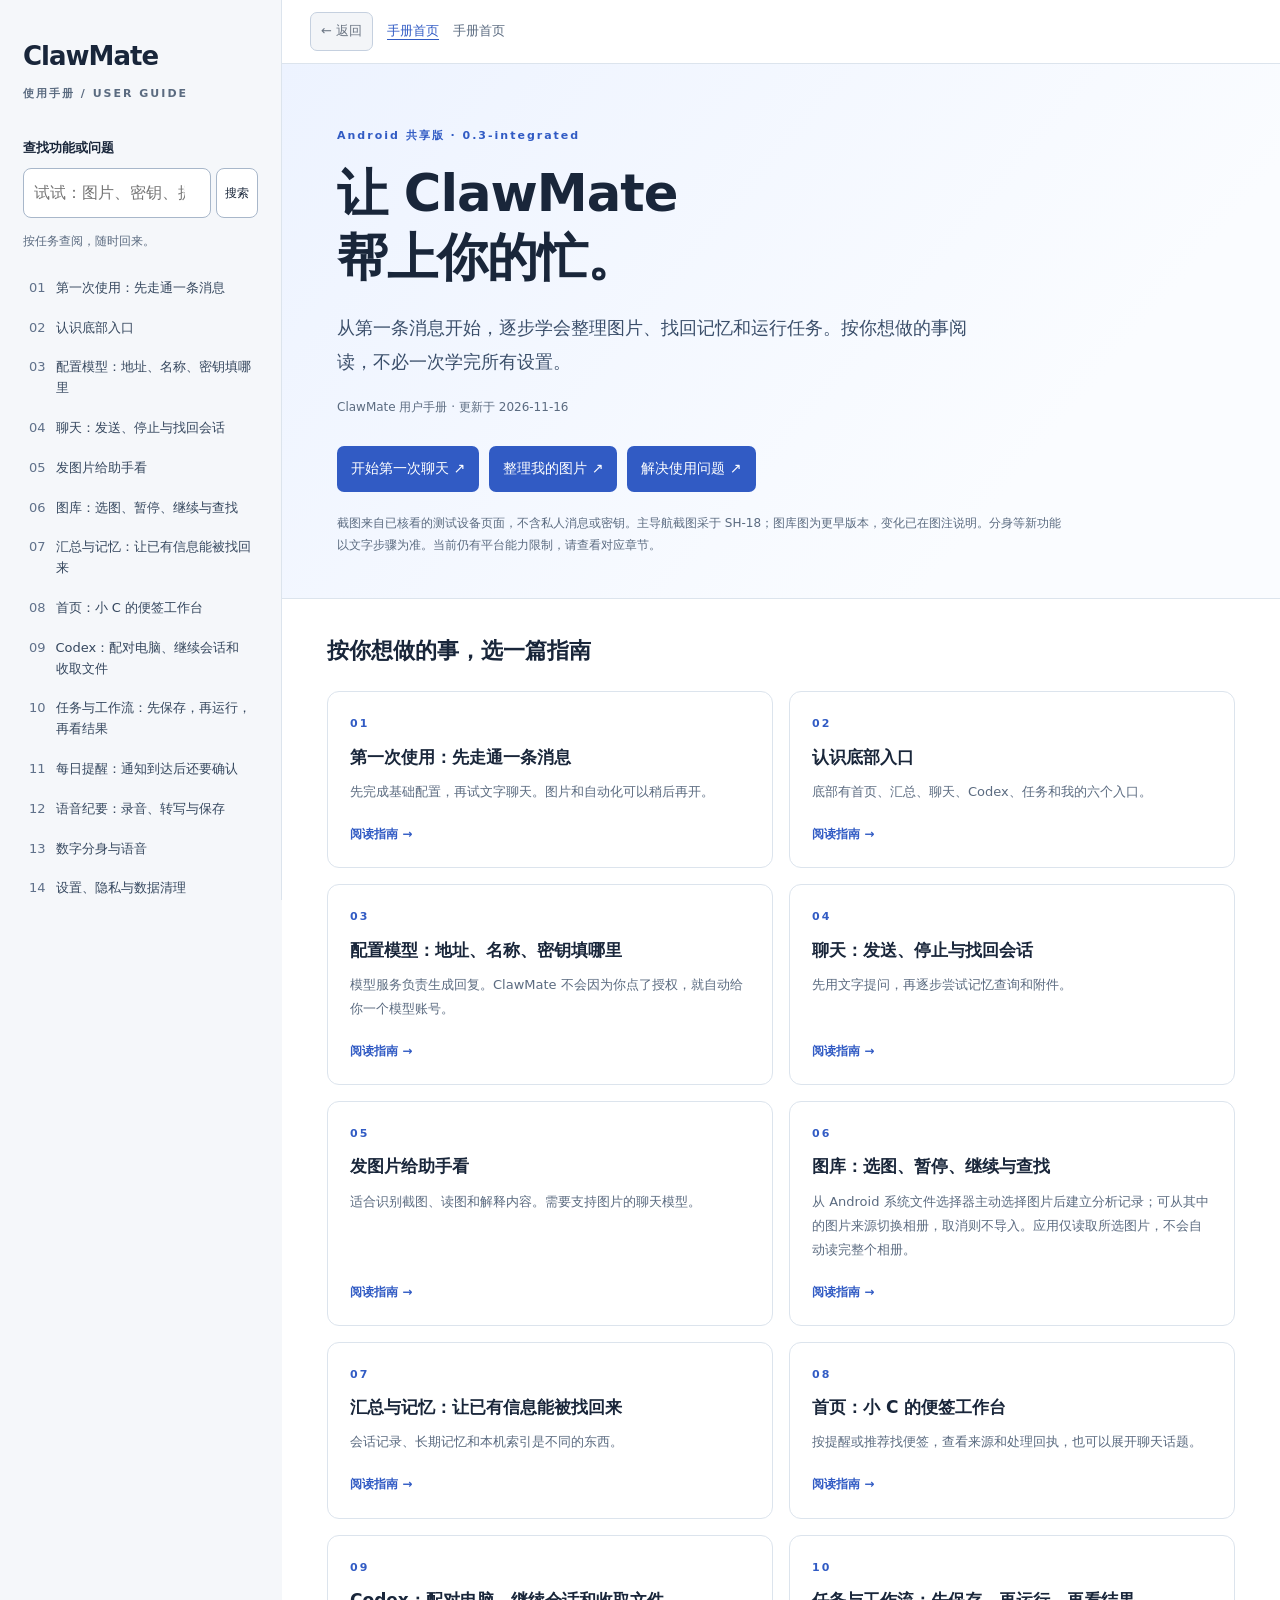
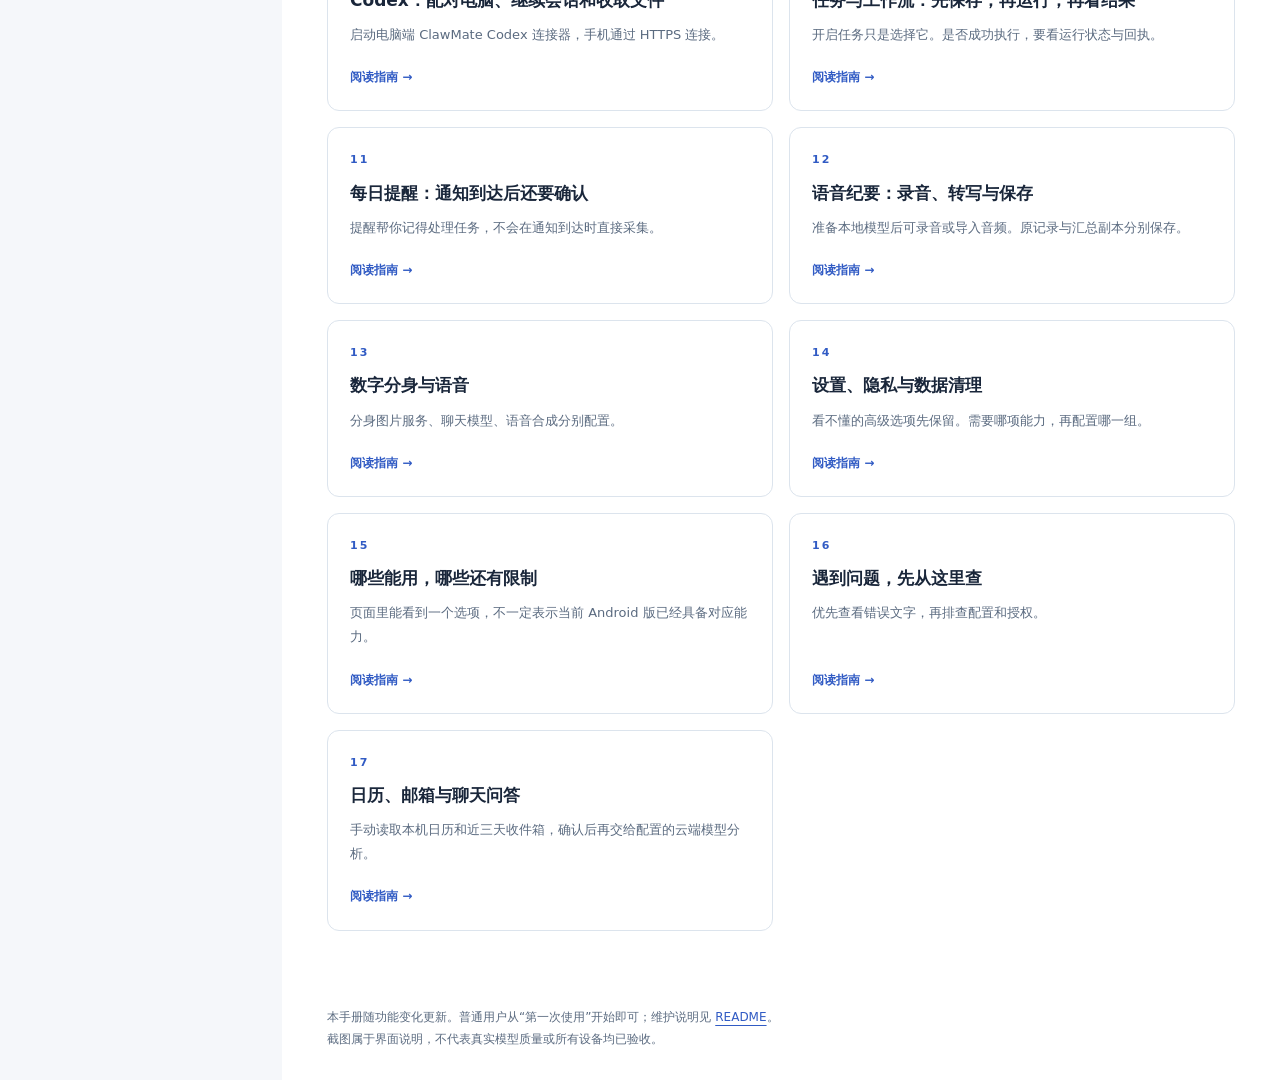
==== commit 3a219cdf: "Port coevomind secretary UI to the Android shared frontend" ====
--- a/docs/user-manual/index.html
+++ b/docs/user-manual/index.html
@@ -2,24 +2,24 @@
 <html lang="zh-CN"><head><meta charset="utf-8"><meta name="viewport" content="width=device-width, initial-scale=1">
 <meta name="description" content="ClawMate Android 共享版图文用户手册：聊天、图库、记忆、工作流、提醒、会议与分身。">
 <title>ClawMate 用户手册</title><link rel="stylesheet" href="manual.css">
-<script id="manual-catalog" type="application/json">{"schemaVersion": 1, "title": "ClawMate 用户手册", "edition": "Android 共享版 · 0.3-integrated", "updated": "2026-11-12", "entryFile": "index.html", "contentFile": "content.json", "homeRoute": "#/", "searchRoute": "#/search?q=", "chapters": [{"id": "start", "title": "第一次使用：先走通一条消息", "summary": "先完成基础配置，再试文字聊天。图片和自动化可以稍后再开。", "route": "#/chapter/start"}, {"id": "navigation", "title": "认识底部入口", "summary": "找功能时，先看底部导航。当前版本在聊天与任务之间增加了 Codex。", "route": "#/chapter/navigation"}, {"id": "models", "title": "配置模型：地址、名称、密钥填哪里", "summary": "模型服务负责生成回复。ClawMate 不会因为你点了授权，就自动给你一个模型账号。", "route": "#/chapter/models"}, {"id": "chat", "title": "聊天：发送、停止与找回会话", "summary": "先用文字提问，再逐步尝试记忆查询和附件。", "route": "#/chapter/chat"}, {"id": "images", "title": "发图片给助手看", "summary": "适合识别截图、读图和解释内容。需要支持图片的聊天模型。", "route": "#/chapter/images"}, {"id": "gallery", "title": "图库：选图、暂停、继续与查找", "summary": "从 Android 系统文件选择器主动选择图片后建立分析记录；可从其中的图片来源切换相册，取消则不导入。应用仅读取所选图片，不会自动读完整个相册。", "route": "#/chapter/gallery"}, {"id": "memory", "title": "汇总与记忆：让已有信息能被找回来", "summary": "会话记录、长期记忆和本机索引是不同的东西。", "route": "#/chapter/memory"}, {"id": "home", "title": "首页：概览、推荐与陪伴", "summary": "首页需要已有数据和相应模型配置，空白时先建立一条真实记录。", "route": "#/chapter/home"}, {"id": "codex", "title": "Codex：配对电脑、继续会话和收取文件", "summary": "启动电脑端 ClawMate Codex 连接器，手机通过 HTTPS 连接。", "route": "#/chapter/codex"}, {"id": "tasks", "title": "任务与工作流：先保存，再运行，再看结果", "summary": "开启任务只是选择它。是否成功执行，要看运行状态与回执。", "route": "#/chapter/tasks"}, {"id": "reminders", "title": "每日提醒：通知到达后还要确认", "summary": "提醒帮你记得处理任务，不会在通知到达时直接采集。", "route": "#/chapter/reminders"}, {"id": "meeting", "title": "语音纪要：录音、转写与保存", "summary": "准备本地模型后可录音或导入音频。原记录与汇总副本分别保存。", "route": "#/chapter/meeting"}, {"id": "avatar", "title": "数字分身与语音", "summary": "分身图片服务、聊天模型、语音合成分别配置。", "route": "#/chapter/avatar"}, {"id": "settings", "title": "设置、隐私与数据清理", "summary": "看不懂的高级选项先保留。需要哪项能力，再配置哪一组。", "route": "#/chapter/settings"}, {"id": "limits", "title": "哪些能用，哪些还有限制", "summary": "页面里能看到一个选项，不一定表示当前 Android 版已经具备对应能力。", "route": "#/chapter/limits"}, {"id": "help", "title": "遇到问题，先从这里查", "summary": "优先查看错误文字，再排查配置和授权。", "route": "#/chapter/help"}, {"id": "personalsources", "title": "日历、邮箱与聊天问答", "summary": "手动读取本机日历和近三天收件箱，确认后再交给配置的云端模型分析。", "route": "#/chapter/personalsources"}]}</script>
+<script id="manual-catalog" type="application/json">{"schemaVersion": 1, "title": "ClawMate 用户手册", "edition": "Android 共享版 · 0.3-integrated", "updated": "2026-11-16", "entryFile": "index.html", "contentFile": "content.json", "homeRoute": "#/", "searchRoute": "#/search?q=", "chapters": [{"id": "start", "title": "第一次使用：先走通一条消息", "summary": "先完成基础配置，再试文字聊天。图片和自动化可以稍后再开。", "route": "#/chapter/start"}, {"id": "navigation", "title": "认识底部入口", "summary": "底部有首页、汇总、聊天、Codex、任务和我的六个入口。", "route": "#/chapter/navigation"}, {"id": "models", "title": "配置模型：地址、名称、密钥填哪里", "summary": "模型服务负责生成回复。ClawMate 不会因为你点了授权，就自动给你一个模型账号。", "route": "#/chapter/models"}, {"id": "chat", "title": "聊天：发送、停止与找回会话", "summary": "先用文字提问，再逐步尝试记忆查询和附件。", "route": "#/chapter/chat"}, {"id": "images", "title": "发图片给助手看", "summary": "适合识别截图、读图和解释内容。需要支持图片的聊天模型。", "route": "#/chapter/images"}, {"id": "gallery", "title": "图库：选图、暂停、继续与查找", "summary": "从 Android 系统文件选择器主动选择图片后建立分析记录；可从其中的图片来源切换相册，取消则不导入。应用仅读取所选图片，不会自动读完整个相册。", "route": "#/chapter/gallery"}, {"id": "memory", "title": "汇总与记忆：让已有信息能被找回来", "summary": "会话记录、长期记忆和本机索引是不同的东西。", "route": "#/chapter/memory"}, {"id": "home", "title": "首页：小 C 的便签工作台", "summary": "按提醒或推荐找便签，查看来源和处理回执，也可以展开聊天话题。", "route": "#/chapter/home"}, {"id": "codex", "title": "Codex：配对电脑、继续会话和收取文件", "summary": "启动电脑端 ClawMate Codex 连接器，手机通过 HTTPS 连接。", "route": "#/chapter/codex"}, {"id": "tasks", "title": "任务与工作流：先保存，再运行，再看结果", "summary": "开启任务只是选择它。是否成功执行，要看运行状态与回执。", "route": "#/chapter/tasks"}, {"id": "reminders", "title": "每日提醒：通知到达后还要确认", "summary": "提醒帮你记得处理任务，不会在通知到达时直接采集。", "route": "#/chapter/reminders"}, {"id": "meeting", "title": "语音纪要：录音、转写与保存", "summary": "准备本地模型后可录音或导入音频。原记录与汇总副本分别保存。", "route": "#/chapter/meeting"}, {"id": "avatar", "title": "数字分身与语音", "summary": "分身图片服务、聊天模型、语音合成分别配置。", "route": "#/chapter/avatar"}, {"id": "settings", "title": "设置、隐私与数据清理", "summary": "看不懂的高级选项先保留。需要哪项能力，再配置哪一组。", "route": "#/chapter/settings"}, {"id": "limits", "title": "哪些能用，哪些还有限制", "summary": "页面里能看到一个选项，不一定表示当前 Android 版已经具备对应能力。", "route": "#/chapter/limits"}, {"id": "help", "title": "遇到问题，先从这里查", "summary": "优先查看错误文字，再排查配置和授权。", "route": "#/chapter/help"}, {"id": "personalsources", "title": "日历、邮箱与聊天问答", "summary": "手动读取本机日历和近三天收件箱，确认后再交给配置的云端模型分析。", "route": "#/chapter/personalsources"}]}</script>
 <script src="navigation.js" defer></script><script src="manual.js" defer></script></head>
 <body><a class="skip" href="#content">跳到正文</a><div class="layout">
 <div class="mobile-bar" data-enhanced hidden><a href="#top">ClawMate 手册</a><button id="menu-toggle" type="button" aria-controls="manual-sidebar" aria-expanded="false">目录 / 搜索</button></div>
 <aside id="manual-sidebar" aria-label="手册目录"><a class="brand" href="#top">ClawMate<span>使用手册 / USER GUIDE</span></a>
 <form id="search-form" role="search"><label for="search">查找功能或问题</label><div class="search-row"><input id="search" type="search" maxlength="200" placeholder="试试：图片、密钥、提醒" aria-controls="search-results"><button type="submit" data-enhanced hidden>搜索</button></div></form>
-<p id="search-status" role="status" aria-live="polite">按任务查阅，随时回来。</p><nav id="chapter-nav"><a href="#start"><span>01</span>第一次使用：先走通一条消息</a><a href="#navigation"><span>02</span>认识底部入口</a><a href="#models"><span>03</span>配置模型：地址、名称、密钥填哪里</a><a href="#chat"><span>04</span>聊天：发送、停止与找回会话</a><a href="#images"><span>05</span>发图片给助手看</a><a href="#gallery"><span>06</span>图库：选图、暂停、继续与查找</a><a href="#memory"><span>07</span>汇总与记忆：让已有信息能被找回来</a><a href="#home"><span>08</span>首页：概览、推荐与陪伴</a><a href="#codex"><span>09</span>Codex：配对电脑、继续会话和收取文件</a><a href="#tasks"><span>10</span>任务与工作流：先保存，再运行，再看结果</a><a href="#reminders"><span>11</span>每日提醒：通知到达后还要确认</a><a href="#meeting"><span>12</span>语音纪要：录音、转写与保存</a><a href="#avatar"><span>13</span>数字分身与语音</a><a href="#settings"><span>14</span>设置、隐私与数据清理</a><a href="#limits"><span>15</span>哪些能用，哪些还有限制</a><a href="#help"><span>16</span>遇到问题，先从这里查</a><a href="#personalsources"><span>17</span>日历、邮箱与聊天问答</a></nav>
+<p id="search-status" role="status" aria-live="polite">按任务查阅，随时回来。</p><nav id="chapter-nav"><a href="#start"><span>01</span>第一次使用：先走通一条消息</a><a href="#navigation"><span>02</span>认识底部入口</a><a href="#models"><span>03</span>配置模型：地址、名称、密钥填哪里</a><a href="#chat"><span>04</span>聊天：发送、停止与找回会话</a><a href="#images"><span>05</span>发图片给助手看</a><a href="#gallery"><span>06</span>图库：选图、暂停、继续与查找</a><a href="#memory"><span>07</span>汇总与记忆：让已有信息能被找回来</a><a href="#home"><span>08</span>首页：小 C 的便签工作台</a><a href="#codex"><span>09</span>Codex：配对电脑、继续会话和收取文件</a><a href="#tasks"><span>10</span>任务与工作流：先保存，再运行，再看结果</a><a href="#reminders"><span>11</span>每日提醒：通知到达后还要确认</a><a href="#meeting"><span>12</span>语音纪要：录音、转写与保存</a><a href="#avatar"><span>13</span>数字分身与语音</a><a href="#settings"><span>14</span>设置、隐私与数据清理</a><a href="#limits"><span>15</span>哪些能用，哪些还有限制</a><a href="#help"><span>16</span>遇到问题，先从这里查</a><a href="#personalsources"><span>17</span>日历、邮箱与聊天问答</a></nav>
 <button id="print" type="button" data-enhanced hidden>打印 / 保存为 PDF</button><p class="aside-note">离线可读 · 无需登录<br>截图可点击放大</p></aside>
 <main id="content"><div class="reader-toolbar" data-enhanced hidden><button id="reader-back" type="button" disabled>← 返回</button><a href="#top">手册首页</a><span id="current-page"></span><span id="page-position"></span></div>
 <div id="home-page"><header class="hero" id="top"><p class="eyebrow">Android 共享版 · 0.3-integrated</p>
 <h1 id="home-title" tabindex="-1">让 ClawMate<br>帮上你的忙。</h1><p class="intro">从第一条消息开始，逐步学会整理图片、找回记忆和运行任务。按你想做的事阅读，不必一次学完所有设置。</p>
-<p class="meta">ClawMate 用户手册 · 更新于 2026-11-12</p>
+<p class="meta">ClawMate 用户手册 · 更新于 2026-11-16</p>
 <div class="quick"><a href="#start">开始第一次聊天 ↗</a><a href="#gallery">整理我的图片 ↗</a><a href="#help">解决使用问题 ↗</a></div>
 <p class="version-note">截图来自已核看的测试设备页面，不含私人消息或密钥。主导航截图采于 SH-18；图库图为更早版本，变化已在图注说明。分身等新功能以文字步骤为准。当前仍有平台能力限制，请查看对应章节。</p></header>
-<div class="guide-directory"><h2>按你想做的事，选一篇指南</h2><div class="guide-grid"><a class="guide-card" href="#start"><span class="eyebrow">01</span><strong>第一次使用：先走通一条消息</strong><span>先完成基础配置，再试文字聊天。图片和自动化可以稍后再开。</span><b aria-hidden="true">阅读指南 →</b></a><a class="guide-card" href="#navigation"><span class="eyebrow">02</span><strong>认识底部入口</strong><span>找功能时，先看底部导航。当前版本在聊天与任务之间增加了 Codex。</span><b aria-hidden="true">阅读指南 →</b></a><a class="guide-card" href="#models"><span class="eyebrow">03</span><strong>配置模型：地址、名称、密钥填哪里</strong><span>模型服务负责生成回复。ClawMate 不会因为你点了授权，就自动给你一个模型账号。</span><b aria-hidden="true">阅读指南 →</b></a><a class="guide-card" href="#chat"><span class="eyebrow">04</span><strong>聊天：发送、停止与找回会话</strong><span>先用文字提问，再逐步尝试记忆查询和附件。</span><b aria-hidden="true">阅读指南 →</b></a><a class="guide-card" href="#images"><span class="eyebrow">05</span><strong>发图片给助手看</strong><span>适合识别截图、读图和解释内容。需要支持图片的聊天模型。</span><b aria-hidden="true">阅读指南 →</b></a><a class="guide-card" href="#gallery"><span class="eyebrow">06</span><strong>图库：选图、暂停、继续与查找</strong><span>从 Android 系统文件选择器主动选择图片后建立分析记录；可从其中的图片来源切换相册，取消则不导入。应用仅读取所选图片，不会自动读完整个相册。</span><b aria-hidden="true">阅读指南 →</b></a><a class="guide-card" href="#memory"><span class="eyebrow">07</span><strong>汇总与记忆：让已有信息能被找回来</strong><span>会话记录、长期记忆和本机索引是不同的东西。</span><b aria-hidden="true">阅读指南 →</b></a><a class="guide-card" href="#home"><span class="eyebrow">08</span><strong>首页：概览、推荐与陪伴</strong><span>首页需要已有数据和相应模型配置，空白时先建立一条真实记录。</span><b aria-hidden="true">阅读指南 →</b></a><a class="guide-card" href="#codex"><span class="eyebrow">09</span><strong>Codex：配对电脑、继续会话和收取文件</strong><span>启动电脑端 ClawMate Codex 连接器，手机通过 HTTPS 连接。</span><b aria-hidden="true">阅读指南 →</b></a><a class="guide-card" href="#tasks"><span class="eyebrow">10</span><strong>任务与工作流：先保存，再运行，再看结果</strong><span>开启任务只是选择它。是否成功执行，要看运行状态与回执。</span><b aria-hidden="true">阅读指南 →</b></a><a class="guide-card" href="#reminders"><span class="eyebrow">11</span><strong>每日提醒：通知到达后还要确认</strong><span>提醒帮你记得处理任务，不会在通知到达时直接采集。</span><b aria-hidden="true">阅读指南 →</b></a><a class="guide-card" href="#meeting"><span class="eyebrow">12</span><strong>语音纪要：录音、转写与保存</strong><span>准备本地模型后可录音或导入音频。原记录与汇总副本分别保存。</span><b aria-hidden="true">阅读指南 →</b></a><a class="guide-card" href="#avatar"><span class="eyebrow">13</span><strong>数字分身与语音</strong><span>分身图片服务、聊天模型、语音合成分别配置。</span><b aria-hidden="true">阅读指南 →</b></a><a class="guide-card" href="#settings"><span class="eyebrow">14</span><strong>设置、隐私与数据清理</strong><span>看不懂的高级选项先保留。需要哪项能力，再配置哪一组。</span><b aria-hidden="true">阅读指南 →</b></a><a class="guide-card" href="#limits"><span class="eyebrow">15</span><strong>哪些能用，哪些还有限制</strong><span>页面里能看到一个选项，不一定表示当前 Android 版已经具备对应能力。</span><b aria-hidden="true">阅读指南 →</b></a><a class="guide-card" href="#help"><span class="eyebrow">16</span><strong>遇到问题，先从这里查</strong><span>优先查看错误文字，再排查配置和授权。</span><b aria-hidden="true">阅读指南 →</b></a><a class="guide-card" href="#personalsources"><span class="eyebrow">17</span><strong>日历、邮箱与聊天问答</strong><span>手动读取本机日历和近三天收件箱，确认后再交给配置的云端模型分析。</span><b aria-hidden="true">阅读指南 →</b></a></div></div></div>
+<div class="guide-directory"><h2>按你想做的事，选一篇指南</h2><div class="guide-grid"><a class="guide-card" href="#start"><span class="eyebrow">01</span><strong>第一次使用：先走通一条消息</strong><span>先完成基础配置，再试文字聊天。图片和自动化可以稍后再开。</span><b aria-hidden="true">阅读指南 →</b></a><a class="guide-card" href="#navigation"><span class="eyebrow">02</span><strong>认识底部入口</strong><span>底部有首页、汇总、聊天、Codex、任务和我的六个入口。</span><b aria-hidden="true">阅读指南 →</b></a><a class="guide-card" href="#models"><span class="eyebrow">03</span><strong>配置模型：地址、名称、密钥填哪里</strong><span>模型服务负责生成回复。ClawMate 不会因为你点了授权，就自动给你一个模型账号。</span><b aria-hidden="true">阅读指南 →</b></a><a class="guide-card" href="#chat"><span class="eyebrow">04</span><strong>聊天：发送、停止与找回会话</strong><span>先用文字提问，再逐步尝试记忆查询和附件。</span><b aria-hidden="true">阅读指南 →</b></a><a class="guide-card" href="#images"><span class="eyebrow">05</span><strong>发图片给助手看</strong><span>适合识别截图、读图和解释内容。需要支持图片的聊天模型。</span><b aria-hidden="true">阅读指南 →</b></a><a class="guide-card" href="#gallery"><span class="eyebrow">06</span><strong>图库：选图、暂停、继续与查找</strong><span>从 Android 系统文件选择器主动选择图片后建立分析记录；可从其中的图片来源切换相册，取消则不导入。应用仅读取所选图片，不会自动读完整个相册。</span><b aria-hidden="true">阅读指南 →</b></a><a class="guide-card" href="#memory"><span class="eyebrow">07</span><strong>汇总与记忆：让已有信息能被找回来</strong><span>会话记录、长期记忆和本机索引是不同的东西。</span><b aria-hidden="true">阅读指南 →</b></a><a class="guide-card" href="#home"><span class="eyebrow">08</span><strong>首页：小 C 的便签工作台</strong><span>按提醒或推荐找便签，查看来源和处理回执，也可以展开聊天话题。</span><b aria-hidden="true">阅读指南 →</b></a><a class="guide-card" href="#codex"><span class="eyebrow">09</span><strong>Codex：配对电脑、继续会话和收取文件</strong><span>启动电脑端 ClawMate Codex 连接器，手机通过 HTTPS 连接。</span><b aria-hidden="true">阅读指南 →</b></a><a class="guide-card" href="#tasks"><span class="eyebrow">10</span><strong>任务与工作流：先保存，再运行，再看结果</strong><span>开启任务只是选择它。是否成功执行，要看运行状态与回执。</span><b aria-hidden="true">阅读指南 →</b></a><a class="guide-card" href="#reminders"><span class="eyebrow">11</span><strong>每日提醒：通知到达后还要确认</strong><span>提醒帮你记得处理任务，不会在通知到达时直接采集。</span><b aria-hidden="true">阅读指南 →</b></a><a class="guide-card" href="#meeting"><span class="eyebrow">12</span><strong>语音纪要：录音、转写与保存</strong><span>准备本地模型后可录音或导入音频。原记录与汇总副本分别保存。</span><b aria-hidden="true">阅读指南 →</b></a><a class="guide-card" href="#avatar"><span class="eyebrow">13</span><strong>数字分身与语音</strong><span>分身图片服务、聊天模型、语音合成分别配置。</span><b aria-hidden="true">阅读指南 →</b></a><a class="guide-card" href="#settings"><span class="eyebrow">14</span><strong>设置、隐私与数据清理</strong><span>看不懂的高级选项先保留。需要哪项能力，再配置哪一组。</span><b aria-hidden="true">阅读指南 →</b></a><a class="guide-card" href="#limits"><span class="eyebrow">15</span><strong>哪些能用，哪些还有限制</strong><span>页面里能看到一个选项，不一定表示当前 Android 版已经具备对应能力。</span><b aria-hidden="true">阅读指南 →</b></a><a class="guide-card" href="#help"><span class="eyebrow">16</span><strong>遇到问题，先从这里查</strong><span>优先查看错误文字，再排查配置和授权。</span><b aria-hidden="true">阅读指南 →</b></a><a class="guide-card" href="#personalsources"><span class="eyebrow">17</span><strong>日历、邮箱与聊天问答</strong><span>手动读取本机日历和近三天收件箱，确认后再交给配置的云端模型分析。</span><b aria-hidden="true">阅读指南 →</b></a></div></div></div>
 <section id="search-page" hidden aria-labelledby="search-title"><h2 id="search-title" tabindex="-1">搜索结果</h2><p id="result-count" role="status" aria-live="polite"></p><p id="empty" hidden>没有匹配的章节。试试“模型”“图库”，或清空搜索查看全部章节。</p><div id="search-results"></div><a href="#top">返回手册首页</a></section>
 <section id="not-found" hidden aria-labelledby="not-found-title"><h2 id="not-found-title" tabindex="-1">页面未找到</h2><p>这个章节地址无效或已不再提供，请从目录重新选择。</p><a href="#top">返回手册首页</a></section>
-<div id="chapters"><section id="start" aria-labelledby="title-start"><header><p class="eyebrow">使用指南 / 01</p><h2 id="title-start" tabindex="-1">第一次使用：先走通一条消息</h2><p class="lead">先完成基础配置，再试文字聊天。图片和自动化可以稍后再开。</p></header><div class="chapter illustrated"><figure><a class="zoom" href="assets/settings.png" aria-label="放大：第一次使用：先走通一条消息"><img src="assets/settings.png" alt="图 1｜“我的”顶部是云服务授权入口；下方还有设置分组，向上滑动可以继续查看。" loading="lazy" width="1080" height="2374"></a><figcaption>图 1｜“我的”顶部是云服务授权入口；下方还有设置分组，向上滑动可以继续查看。<br>点击图片查看原图</figcaption></figure><div class="instructions"><p class='route'>入口：打开应用 → 首次引导 → 我的</p><ol><li>首次打开时阅读引导和隐私说明，按页面按钮继续。是否允许云端处理，由你选择；拒绝后仍可浏览已有的本机内容。</li><li>打开底部<strong>我的</strong>，进入<strong>模型与智能体 → 云端 Planner/Decider</strong>，填写服务提供方给你的地址、模型名和密钥。不会填写时先看<a href='#models'>模型配置</a>。</li><li>回到“我的”顶部，点<strong>授权使用自行配置的云服务</strong>；需要时在<strong>个人与隐私 → 隐私声明</strong>查看并确认云端处理范围。服务授权与隐私同意都可能影响请求。</li><li>进入<strong>聊天</strong>，选<strong>云端</strong>，输入“你好，请介绍一下你能怎样帮我整理信息”，点<strong>发送</strong>。</li></ol><p class='success'>完成标志：消息进入会话，回复逐步出现。请求失败时应显示原因；只有看到回复，才算这次聊天成功。</p><p>没有模型服务账号或密钥？可以先看界面、浏览已有记录；当前 Android 版的本地聊天推理尚未接入，不能用“本地”代替云端聊天。</p><p class='note'>适用范围：本手册对应名称为“ClawMate 共享前端”的 Android 共享版。与旧版应用分开保存数据，不自动带入旧聊天、密钥或授权。界面中可能保留 MobiAgent 等名称。</p></div></div><nav class="chapter-pager" aria-label="章节翻页"><a href="#top"><span>返回目录</span><strong>手册首页</strong></a><a href="#navigation"><span>下一章</span><strong>认识底部入口</strong></a></nav></section><section id="navigation" aria-labelledby="title-navigation"><header><p class="eyebrow">使用指南 / 02</p><h2 id="title-navigation" tabindex="-1">认识底部入口</h2><p class="lead">找功能时，先看底部导航。当前版本在聊天与任务之间增加了 Codex。</p></header><div class="chapter illustrated"><figure><a class="zoom" href="assets/home.png" aria-label="放大：认识底部入口"><img src="assets/home.png" alt="图 2｜早期共享版首页。截图拍摄时有五个入口。" loading="lazy" width="1080" height="2374"></a><figcaption>图 2｜早期共享版首页。截图拍摄时有五个入口。<br>点击图片查看原图</figcaption></figure><div class="instructions"><table><thead><tr><th>入口</th><th>适合做什么</th><th>下一步</th></tr></thead><tbody><tr><td>首页</td><td>看概览、建议、陪伴内容，进入数字分身</td><td><a href='#home'>看懂首页</a></td></tr><tr><td>汇总</td><td>按类别浏览足迹，进入图库和语音纪要</td><td><a href='#gallery'>整理图片</a></td></tr><tr><td>聊天</td><td>发送文字或图片，查看会话与模型回复</td><td><a href='#chat'>开始聊天</a></td></tr><tr><td>Codex</td><td>配对电脑、操作会话、接收交付文件</td><td><a href='#codex'>配对电脑</a></td></tr><tr><td>任务</td><td>配置任务、编辑工作流、查看执行状态和采集提醒</td><td><a href='#tasks'>运行任务</a></td></tr><tr><td>我的</td><td>云服务授权、模型、隐私、数据和存储设置</td><td><a href='#settings'>调整设置</a></td></tr></tbody></table><p>“汇总”内部也有一个<strong>聊天</strong>分类。要发送消息，请点屏幕底部的<strong>聊天</strong>主导航。</p><p>子页面通常用左上角返回按钮退出。编辑任务后先保存；遇到“放弃当前编辑？”时，想保留修改就选继续编辑并保存。</p></div></div><nav class="chapter-pager" aria-label="章节翻页"><a href="#start"><span>上一章</span><strong>第一次使用：先走通一条消息</strong></a><a href="#models"><span>下一章</span><strong>配置模型：地址、名称、密钥填哪里</strong></a></nav></section><section id="models" aria-labelledby="title-models"><header><p class="eyebrow">使用指南 / 03</p><h2 id="title-models" tabindex="-1">配置模型：地址、名称、密钥填哪里</h2><p class="lead">模型服务负责生成回复。ClawMate 不会因为你点了授权，就自动给你一个模型账号。</p></header><div class="chapter "><div class="instructions"><p class='route'>入口：我的 → 模型与智能体 → 云端 Planner/Decider</p><table><thead><tr><th>页面字段</th><th>普通用户怎样理解</th><th>怎样填写</th></tr></thead><tbody><tr><td>Planner 服务</td><td>文字聊天、整理信息时使用的模型服务地址</td><td>使用提供方给出的 HTTPS 接口地址，不能填写网站登录页</td></tr><tr><td>Planner Model</td><td>具体使用哪个模型</td><td>填提供方给出的精确模型标识；首次使用建议明确填写</td></tr><tr><td>Planner API Key</td><td>访问这个服务的凭证</td><td>填你自己的密钥；不要复制界面的掩码圆点</td></tr><tr><td>Decider 服务 / Model / API Key</td><td>视觉工作流使用的模型配置</td><td>要运行图片问答工作流时，填能接收图片的服务与模型</td></tr></tbody></table><ol><li>准备好提供方给出的三项信息，再分别填写；名称相似的模型也可能具有不同能力。</li><li>完成字段修改后返回再进入，确认配置仍在。点<strong>测试 Planner</strong>并查看<strong>Planner 测试结果</strong>；测试需要授权、隐私同意及网络，可能产生提供方的调用费用。</li><li>测试成功后再发一条短消息。图库、分身有各自的设置，文字测试成功不等于这些服务也配置好了。</li></ol><p class='note'>不要猜接口后缀。让服务提供方确认与应用兼容的接口地址及模型能力。手册不提供可直接使用的公共密钥。</p><p>遇到 401/403 类错误，先核对密钥、权限与账户状态；遇到模型不存在，核对 Model 字段；遇到连接或超时，核对地址与网络。保留错误文字，隐藏密钥后再反馈。</p><p>自定义中转也填写同一组 Planner 字段：地址可带路径及 /v1，模型名必须使用服务模型列表返回的精确 ID。密钥只保存在本机，不随安装包提供。切换服务后先测试，再发一条不含私人信息的短消息；文字成功不代表图片、工具调用或语音可用。</p></div></div><nav class="chapter-pager" aria-label="章节翻页"><a href="#navigation"><span>上一章</span><strong>认识底部入口</strong></a><a href="#chat"><span>下一章</span><strong>聊天：发送、停止与找回会话</strong></a></nav></section><section id="chat" aria-labelledby="title-chat"><header><p class="eyebrow">使用指南 / 04</p><h2 id="title-chat" tabindex="-1">聊天：发送、停止与找回会话</h2><p class="lead">先用文字提问，再逐步尝试记忆查询和附件。</p></header><div class="chapter illustrated"><figure><a class="zoom" href="assets/chat.png" aria-label="放大：聊天：发送、停止与找回会话"><img src="assets/chat.png" alt="图 3｜聊天主页面。左上角三横线进入会话列表；右上角选择云端/本地；底部输入并发送。此为 SH-18 截图，新版还增加分身切换。" loading="lazy" width="1080" height="2374"></a><figcaption>图 3｜聊天主页面。左上角三横线进入会话列表；右上角选择云端/本地；底部输入并发送。此为 SH-18 截图，新版还增加分身切换。<br>点击图片查看原图</figcaption></figure><div class="instructions"><p class='route'>入口：底部聊天 → 云端</p><ol><li>输入清楚的问题，例如“把下面三件事整理成今天的待办：……”。点<strong>发送</strong>。</li><li>回复会逐步显示。查看思考或工具状态时，按页面的展开入口查看；正在处理不等于已完成。</li><li>不想继续等待时使用生成期间的停止入口。停止后已显示的文字可能保留；不要把半截回复当作完整答案。</li><li>点左上角<strong>三横线</strong>打开会话列表，新建会话或切换回已有会话。不同主题建议新建会话。</li></ol><p class='success'>完成标志：回复结束且页面不再处于生成状态；离开后重新进入已有会话，可以查看已保存历史。</p><p><strong>深度思考</strong>是模型相关选项，效果取决于服务支持，可能增加等待时间。长会话会按配置压缩较早上下文；显示“本地抽取”时，表示使用了后备摘要方式，不是模型摘要成功。完整历史仍保存在本机。</p><p class='note'>“下发任务”、淘宝搜索、碰一碰等卡片是界面入口或示例文案。当前 Android 共享版的聊天任务下发、跨应用 GUI 控制尚未接入，不能据此认为它会操作其他应用。可执行的工作流范围见<a href='#tasks'>任务章节</a>。</p></div></div><nav class="chapter-pager" aria-label="章节翻页"><a href="#models"><span>上一章</span><strong>配置模型：地址、名称、密钥填哪里</strong></a><a href="#images"><span>下一章</span><strong>发图片给助手看</strong></a></nav></section><section id="images" aria-labelledby="title-images"><header><p class="eyebrow">使用指南 / 05</p><h2 id="title-images" tabindex="-1">发图片给助手看</h2><p class="lead">适合识别截图、读图和解释内容。需要支持图片的聊天模型。</p></header><div class="chapter "><div class="instructions"><p class='route'>入口：聊天 → 输入框左侧 + → 选择图片</p><ol><li>从系统选图界面选择图片，每次最多<strong>4 张</strong>。先用一张不含个人信息的图片试用。</li><li>输入具体问题，例如“请列出图片里的三项信息”。确认选图和问题正确后发送。</li><li>阅读发送确认：核对服务地址、模型和图片数量。同意才会把处理后的图片发给配置的云端服务。</li><li>等待回复；如果模型不支持图片，换成支持图片的模型后重新尝试。</li></ol><p class='success'>完成标志：该回合出现图片消息和模型回复。选图成功仅表示附件已准备好。</p><p>图片上传前会去除元数据并缩放，但<strong>图片里的文字、人脸等可见内容仍在</strong>。照片副本会保存在本机会话中。后续历史请求只发送文字，不自动重传旧图片；要继续问原图，可以重新附上图片。本回合图片聊天不运行工具。</p><p>提示图片准备失败或超时：重新选择较小且可正常打开的图片。取消确认则不会发送该批图片。</p></div></div><nav class="chapter-pager" aria-label="章节翻页"><a href="#chat"><span>上一章</span><strong>聊天：发送、停止与找回会话</strong></a><a href="#gallery"><span>下一章</span><strong>图库：选图、暂停、继续与查找</strong></a></nav></section><section id="gallery" aria-labelledby="title-gallery"><header><p class="eyebrow">使用指南 / 06</p><h2 id="title-gallery" tabindex="-1">图库：选图、暂停、继续与查找</h2><p class="lead">从 Android 系统文件选择器主动选择图片后建立分析记录；可从其中的图片来源切换相册，取消则不导入。应用仅读取所选图片，不会自动读完整个相册。</p></header><div class="chapter illustrated"><figure><a class="zoom" href="assets/gallery.png" aria-label="放大：图库：选图、暂停、继续与查找"><img src="assets/gallery.png" alt="图 4｜图库分析入口与结果区域的早期真机截图。当前版工具栏已加入“新建批次 / 继续分析 / 暂停”等状态，选图改用 Android 系统文件选择器；旧图不代表当前选图器外观，按下文操作。" loading="lazy" width="1080" height="2374"></a><figcaption>图 4｜图库分析入口与结果区域的早期真机截图。当前版工具栏已加入“新建批次 / 继续分析 / 暂停”等状态，选图改用 Android 系统文件选择器；旧图不代表当前选图器外观，按下文操作。<br>点击图片查看原图</figcaption></figure><div class="instructions"><p class='route'>入口：汇总 → 图库分析；设置可从图库右上角齿轮或我的 → 数据采集进入</p><ol><li>先配置<strong>图库 API Base URL、API Key 和模型</strong>；需要视觉理解时选择支持图片的模型。不要以为 Planner 配置会自动填到图库。</li><li>点<strong>选择图片</strong>或<strong>新建批次</strong>，在系统选图器中选图，每批最多<strong>9 张</strong>。</li><li>阅读私有副本说明和分析确认，核对目标服务、模型、剩余数量及是否使用远程向量服务，再开始。</li><li>观察完成、跳过、失败数量。要中断时点<strong>暂停</strong>；已经在处理的图片可能继续完成保存。</li><li>回到页面或应用重启后，点<strong>继续分析</strong>并重新确认。只处理尚未完成项，失败项可以重试。</li><li>在结果区按类别、时间筛选并打开条目。图库问答中，<strong>检索</strong>用来找记录，<strong>问答</strong>会基于检索结果生成回答，可能调用模型。</li></ol><p class='success'>完成标志：出现具体分析条目；失败数量不应被当作完成。关键词预筛未命中的图片可能计入跳过。</p><p>图库保存去元数据的 JPEG 私有副本，日期记为<strong>导入日</strong>，不保留原始拍摄时间和位置。离开页面或进入后台会请求暂停，不保证后台持续运行。</p><p class='note'>“清空分析”会删除本应用的结果、批次进度和私有副本，不删除相册原图。想保留结果时先取消，不要用清空解决普通的网络错误。有旧批次时，新建前确认是否替换。</p><p>旧截图中的“批量读图”不表示 Android 已支持后台全相册扫描、PC/HDC 读图或自动跨应用采集。</p></div></div><nav class="chapter-pager" aria-label="章节翻页"><a href="#images"><span>上一章</span><strong>发图片给助手看</strong></a><a href="#memory"><span>下一章</span><strong>汇总与记忆：让已有信息能被找回来</strong></a></nav></section><section id="memory" aria-labelledby="title-memory"><header><p class="eyebrow">使用指南 / 07</p><h2 id="title-memory" tabindex="-1">汇总与记忆：让已有信息能被找回来</h2><p class="lead">会话记录、长期记忆和本机索引是不同的东西。</p></header><div class="chapter illustrated"><figure><a class="zoom" href="assets/collection.png" aria-label="放大：汇总与记忆：让已有信息能被找回来"><img src="assets/collection.png" alt="图 5｜旧版汇总按类别展示已整理记录。当前版本的语音纪要入口在日历分析与邮箱分析下方，与两者同组。" loading="lazy" width="1080" height="2374"></a><figcaption>图 5｜旧版汇总按类别展示已整理记录。当前版本的语音纪要入口在日历分析与邮箱分析下方，与两者同组。<br>点击图片查看原图</figcaption></figure><div class="instructions"><p class='route'>查看：汇总 → 选择类别 → 打开记录；整理：我的 → 数据采集 → 聊天长期记忆与本机索引</p><div class='flow' aria-label='记忆整理流程'><span>已有聊天 / 采集日志</span><b>→</b><span>确认后整理为长期记忆</span><b>→</b><span>本机索引与分类</span><b>→</b><span>汇总浏览 / 聊天查询</span></div><ol><li>先有实际聊天或采集记录，再打开<strong>聊天长期记忆与本机索引</strong>。</li><li>需要整理新信息时点<strong>同步聊天与采集记忆</strong>。确认框会说明将向哪个模型发送近 7 天未处理聊天文字、有限上下文及待整理日志；工具记录和推理不在该提取范围内。</li><li>只想重建已有记忆的检索结构时，点<strong>仅重建本机索引（无网络）</strong>。它不会生成缺失的模型摘要。</li><li>回到汇总，选择类别、打开分组查看；也可在云端聊天中问“查找我已整理记录中关于……的信息”。模型需要支持工具调用，查询返回的记忆内容可能进入本次云端对话。</li></ol><p class='success'>完成标志：同步页面报告完成及索引事件数量，汇总中有可打开的实际记录。0 条可能只是没有待整理内容。</p><p class='note'>删除聊天<strong>不会自动删除已提取的长期记忆</strong>。取消同步会保留已完成批次。共享版不会读取旧应用的私有数据，也不会自动读微信。这里的“同步”不代表云备份或多设备同步。</p><p>找不到记录时，先核对是否已整理、日期和类别是否过窄，再尝试较短关键词。空结果不能证明现实中没有发生过这件事。</p></div></div><nav class="chapter-pager" aria-label="章节翻页"><a href="#gallery"><span>上一章</span><strong>图库：选图、暂停、继续与查找</strong></a><a href="#home"><span>下一章</span><strong>首页：概览、推荐与陪伴</strong></a></nav></section><section id="home" aria-labelledby="title-home"><header><p class="eyebrow">使用指南 / 08</p><h2 id="title-home" tabindex="-1">首页：概览、推荐与陪伴</h2><p class="lead">首页需要已有数据和相应模型配置，空白时先建立一条真实记录。</p></header><div class="chapter "><div class="instructions"><p class='route'>入口：底部首页</p><ol><li>查看<strong>今日概览</strong>和吃、穿、住、行等分类。没有数据时先从<a href='#gallery'>图库</a>或<a href='#memory'>聊天记忆整理</a>开始。</li><li>需要建议时点<strong>生成推荐</strong>；陪伴区域可用<strong>重新看看</strong>刷新。模型相关操作需要网络和授权。</li><li>阅读建议后自己判断是否执行；“去派任务”会带你进入任务页，仍需检查任务配置与可用能力。</li></ol><p>“画像完整度”反映应用已有资料，不是对你的评分。“今天没什么要操心的”只根据已有记录生成，不能作为没有待办的保证。</p><p class='note'>首页“PC 未连接”不影响已配置的云端文字聊天。当前 Android HDC/GUI 链路仍受限，不必为了开始聊天先去配置手机控制。</p></div></div><nav class="chapter-pager" aria-label="章节翻页"><a href="#memory"><span>上一章</span><strong>汇总与记忆：让已有信息能被找回来</strong></a><a href="#codex"><span>下一章</span><strong>Codex：配对电脑、继续会话和收取文件</strong></a></nav></section><section id="codex" aria-labelledby="title-codex"><header><p class="eyebrow">使用指南 / 09</p><h2 id="title-codex" tabindex="-1">Codex：配对电脑、继续会话和收取文件</h2><p class="lead">启动电脑端 ClawMate Codex 连接器，手机通过 HTTPS 连接。</p></header><div class="chapter "><div class="instructions"><p class='route'>底部 Codex → 创建连接 → 扫描二维码</p><ol><li>在电脑端连接器完成 Codex 登录、启动桥接并添加工作目录。手机需要能访问连接器提供的 HTTPS 地址。连接方式见 Codex 页的<strong>连接指南</strong>。</li><li>电脑打开<strong>手机配对</strong>生成二维码。手机点<strong>扫描二维码</strong>，首次进入按系统提示允许相机权限，之后扫码页会直接打开取景。让二维码连同白边完整落在中央方框内，保持手机稳定。暗处可点<strong>开启手电筒</strong>。也可点<strong>从相册识别</strong>选择配对码截图，无需相机权限。二维码在本机识别。</li><li>核对确认框里的电脑名称和地址，点<strong>确认配对</strong>。连接后进入工作区，可选择工作目录和模型。开启<strong>记住此连接</strong>后，手机在配对成功时加密保存设备令牌。工作区若暂时加载失败，可点<strong>重试连接</strong>，也可返回连接列表打开已保存的电脑。</li><li>扫码失败时，可回到创建连接页点<strong>导入配对文件</strong>（上限 8 KiB）或<strong>粘贴配对信息</strong>。配对码仅能使用一次，约五分钟后过期。遇到过期或已使用提示时，在电脑上重新生成。</li></ol><p>在工作区输入任务，或添加图片、拍照和普通文件。单个附件上限 8 MiB，选取后会上传到当前工作目录对应的电脑。任务请求审批时，可核对操作详情后点<strong>拒绝</strong>，或在该项允许时点<strong>仅允许本次</strong>。</p><p>会话从电脑同步回复、状态与交付文件。文件显示<strong>已保存到此会话</strong>后，可从卡片打开或另存为。回复里的文件链接只打开本会话已交付的文件。需要撤销手机的连接授权时，在电脑端连接器移除该设备。</p><p>也可在云端聊天中提出需要 Codex 实作的任务。若模型发起新委托，依次选择已保存的电脑与工作目录，核对任务后点<strong>开始委托</strong>。选中的本机资料会另行预览确认。断线后可在 Codex 工作台的<strong>手机会话</strong>打开原会话。</p><p>电脑端的二维码较小时，可先放大界面，或截图后点<strong>从相册识别</strong>。出现电脑名称和地址的确认框表示已识别。若提示当前网络无法访问电脑，请把手机和电脑都接入允许设备互访的 Wi-Fi 或热点，也可让两台设备登录同一 Tailscale 网络。然后在电脑端<strong>手机配对</strong>的地址列表中选择该网络对应的地址，重新生成配对信息。若提示端口无法连接或持续超时，检查桥接服务和电脑的入站防火墙规则。Windows 可能将个人热点识别为公用网络，此时仅适用于专用网络的规则不会生效。可为连接器的实际运行程序添加适用于当前网络、限定桥接端口和手机地址的入站放行规则。若提示 HTTPS 证书校验失败，检查手机时间，并在电脑端选用当前连接地址重新生成。</p><p>通过 USB 调试转发建立的连接，拔线时会断开。重新插线后可在电脑运行 <code>adb reverse tcp:8787 tcp:8787</code> 恢复默认端口的转发，再打开已保存的连接。已保存的配对可继续使用。电脑端运行 USB 重连助手时，转发会自动恢复。</p></div></div><nav class="chapter-pager" aria-label="章节翻页"><a href="#home"><span>上一章</span><strong>首页：概览、推荐与陪伴</strong></a><a href="#tasks"><span>下一章</span><strong>任务与工作流：先保存，再运行，再看结果</strong></a></nav></section><section id="tasks" aria-labelledby="title-tasks"><header><p class="eyebrow">使用指南 / 10</p><h2 id="title-tasks" tabindex="-1">任务与工作流：先保存，再运行，再看结果</h2><p class="lead">开启任务只是选择它。是否成功执行，要看运行状态与回执。</p></header><div class="chapter illustrated"><figure><a class="zoom" href="assets/tasks.png" aria-label="放大：任务与工作流：先保存，再运行，再看结果"><img src="assets/tasks.png" alt="图 6｜旧版任务页的配置入口、控制方式和采集提醒。当前任务行另标明所需服务及接入状态。图中“已开启 11 / 全部 12”是当时的选择状态，不代表 11 个任务都可执行；截图、采集与手动控制现在从“我的 → 数据采集 → 界面采集与规划”打开。" loading="lazy" width="1080" height="2374"></a><figcaption>图 6｜旧版任务页的配置入口、控制方式和采集提醒。当前任务行另标明所需服务及接入状态。图中“已开启 11 / 全部 12”是当时的选择状态，不代表 11 个任务都可执行；截图、采集与手动控制现在从“我的 → 数据采集 → 界面采集与规划”打开。<br>点击图片查看原图</figcaption></figure><div class="instructions"><p class='route'>入口：任务 → 配置任务。工作流列表提供运行、图编辑和新建。</p><p>任务按购物、外卖、娱乐、聊天、生活、社交和差旅分类。任务行标明本机工作流、视觉问答或自动 GUI 的接入状态。开启任务会将它纳入批量执行的候选列表。</p><ol><li>在<strong>任务控制方式</strong>中选择<strong>手机自己控制</strong>。本机工作流支持有界等待、条件、循环与 echo/summary。电脑控制等待 Android 设备桥接接入。</li><li>修改时使用<strong>图编辑</strong>，或通过<strong>图新建</strong>创建流程；编辑后点<strong>保存 Workflow</strong>，确认出现保存成功提示。</li><li>回到列表点<strong>运行</strong>，观察运行中、失败或完成状态，查看步骤输出和运行文件。需要停止时点<strong>停止</strong>。</li><li>视觉问答工作流需配置 Decider 视觉模型，并选择本机图片；每次发送前核对确认框。工作流的跨应用 GUI 截图仍受限。需要本应用截图与单步规划时，从“我的 → 数据采集 → 界面采集与规划”打开。</li></ol><p class='success'>工作流显示结束状态与输出。成功保存非空摘要后，任务页提供<strong>同步采集结果</strong>。点开后在同步页核对范围，再确认同步至汇总。</p><p class='note'>界面采集需从任务卡单独运行并确认，适用于 Android 14 及以上。已编辑的旧版自动 GUI 节点可在图编辑中换成无障碍采集节点。仅执行 echo、失败或取消的运行不生成采集日志。任务开关不启动周期调度。</p><p>确认图片时不要长时间搁置。工作流有执行时限，约一分钟后可能已结束；即使后来点确认也不会接收迟到结果。看到“所属任务已结束”，先读原始原因，再重新运行并及时确认。</p><p>删除 Workflow 会删除任务及配置，不能恢复；清理运行文件、daily-log 与删除任务是不同操作，先读确认框再决定。</p><h3>本应用截图与单步规划</h3><p class='route'>入口：我的 → 数据采集 → 界面采集与规划</p><ol><li>填写任务，点击<strong>截取本应用界面</strong>。只截取当前 ClawMate 页面，预览显示截图；不读取其他应用，也不会自动上传。截图范围不含系统键盘。</li><li>查看预览，确认没有要保留在本机的私人信息。需要规划时，在“我的”的云端 Planner/Decider 中配置 HTTPS Decider 视觉模型，并完成云服务授权与隐私同意。</li><li>点击<strong>确认截图并请求单步规划</strong>，核对任务、服务地址和模型。只有再点<strong>发送截图</strong>，该图与任务才会发送到你配置的服务。</li><li>页面展示模型建议及参数。建议不是已执行动作，模型声称完成也不代表任务实际成功。这些模型建议不会自动点击、输入或打开其他应用，也未接入自动循环；下方的跨应用手动控制是独立的本机流程。</li></ol><p class='success'>完成标志：截图预览可见；请求成功时显示“模型建议（未执行，非任务成功回执）”。结果仅在此页显示，不生成工作流成功日志。</p><p>可以取消并清除截图。离开页面会取消请求、丢弃迟到结果并删除预览临时文件；意外终止进程可能遗留系统缓存，可通过 Android 应用设置清缓存。已发送的数据不能收回。界面变化后应重新截图；截图失败、受保护窗口、配置缺失或 JSON 无效时，按页面原因修正后重试，不要把错误当成功。</p><h3>微博热搜工作流（Android 14及以上）</h3><figure class='weibo-example'><a class='zoom' href='assets/weibo-consent.png' aria-label='放大微博采集确认窗口'><img src='assets/weibo-consent.png' alt='ClawMate 的微博整榜采集确认窗口，提供取消和运行采集按钮' loading='lazy' width='1080' height='2374'></a><figcaption>图 6a｜OPPO 真机的整榜采集确认窗口。</figcaption></figure><ol><li>在<strong>任务</strong>选择<strong>手机自己控制</strong>，打开<strong>读取微博热搜 → 图编辑</strong>。流程依次是<strong>打开微博榜单 → 切换热搜标签 → 读取热搜 → 预览并保存</strong>。</li><li>选中<strong>读取热搜</strong>，选择<strong>整榜</strong>逐页采集，或设为 1 至 5 条做试跑。新默认流程使用整榜。可以在四个节点之间插入最多三个<strong>等待</strong>节点，每个 1 至 5 秒。保留四个采集节点的先后顺序，再点击<strong>保存 Workflow</strong>。</li><li>回到任务卡点<strong>运行</strong>，在底部确认窗口点<strong>运行采集</strong>。首次使用按提示在系统设置里开启<strong>ClawMate 按次界面控制</strong>。运行会打开已安装的微博，进入公开热搜标签，逐页读取公开热搜主榜，保存标题、采集日期、时区、可读取的热度和本机识别的名次。名次缺失时留空，未覆盖第 1 至 50 名时会注明部分采集。</li><li>微博页面上方的 ClawMate 进度卡可停止采集。核对预览后点<strong>保存到本机</strong>，结果在<strong>我的 → 数据采集 → 界面采集与规划 → 查看本机采集记录</strong>。预览取消、切出应用、锁屏或超时会停止。若微博界面版本或网络导致节点无法识别，回到任务卡重试。此流程需从任务卡单独运行。完整主榜保存第 1 至 50 名。结构化微博最多保存 200 批，可从历史删除旧记录。</li></ol><p>在云端文字聊天中可以问“昨天采集的微博热搜第 5 名是什么”，模型会按日期或名次查询。核对本次共享的记录和模型后再确认。在 Codex 提问时若匹配本机记忆、微博、日历或邮件，先预览摘录，再决定是否附加给已配对电脑。共享版的本地推理仍待接入。</p><h3>小红书 AI 采集公开笔记（Android 14及以上）</h3><p class='route'>任务 → 手机自己控制 → 配置任务 → 社交 → 小红书 AI 采集公开笔记</p><ol><li>在<strong>我的 → 云模型</strong>配置可访问的 HTTPS Decider 地址和模型。在系统设置开启<strong>ClawMate 按次界面控制</strong>，并先在小红书完成客户端的首次使用设置。</li><li>在<strong>图编辑</strong>选中<strong>小红书 AI 采集</strong>，填写<strong>公开搜索关键词</strong>和<strong>采集提示词</strong>，再点<strong>保存 Workflow</strong>。可以填写「上海城市漫步」，提示词写「读当前页笔记摘录，再向下翻一页并读取，然后打开预览」。</li><li>从任务卡单独运行。确认关键词、提示词和 Decider 地址后点击<strong>运行采集</strong>。小红书打开公开搜索结果，模型收到提示词、可选操作和采集进度，并选择读取、翻页或结束。手机本地读取可见摘录，最多三页和十五条。摘录可能包含标题与正文开头。此实例适用于公开搜索页，个人浏览记录使用独立任务。</li><li>采集时可点浮层的<strong>停止采集</strong>。确认<strong>保存到本机</strong>后，在<strong>我的 → 数据采集 → 界面采集与规划 → 查看本机采集记录</strong>可找到该批摘录。取消预览、切出、锁屏或超时会结束任务。若找不到公开结果，请先在小红书检查关键词、网络和页面状态。</li></ol><h3>运行订单、账单、历史和聊天采集（Android 14及以上）</h3><p class='route'>任务 → 手机自己控制 → 配置任务 → 选择分类与任务 → 运行</p><ol><li>首次使用按提示在系统无障碍设置中开启<strong>ClawMate 按次界面控制</strong>。确保已安装目标应用，并完成该应用的登录或首次设置。</li><li>从任务卡点击<strong>运行</strong>，核对应用、目标页说明和读取范围，再点<strong>运行采集</strong>。支付宝账单、饿了么／大众点评／美团／携程订单、哔哩哔哩／腾讯视频历史、小红书浏览记录以及两项微信聊天采集，均先由你在目标应用里打开相应页面。</li><li>核对当前页面，收起键盘，在浮窗点<strong>开始读取</strong>。浮窗显示进度，点<strong>停止采集</strong>即可取消。微信近期聊天默认从最新消息向上最多读三页。微信今日聊天默认读一页，请自行核对联系人及日期，预览混入其他日期时点取消后重新定位。</li><li>核对可见文字预览，点<strong>保存到本机</strong>。在<strong>我的 → 数据采集 → 界面采集与规划 → 查看本机采集记录</strong>查看或删除。取消预览、切出目标应用、锁屏或超时会结束任务。受保护的窗口或没有无障碍文字的页面无法读取。</li></ol><h3>用图新建个性化采集</h3><ol><li>打开<strong>配置任务 → 新建任务 → 图新建</strong>，依次添加<strong>打开采集应用 → 读取页面 → 预览并保存采集</strong>三个节点。</li><li>选中打开节点，加载并选择已安装的应用。可填写页面说明，运行确认时会显示给你。选中读取节点，设置一至三页，读取多页时可选向上或向下翻页。</li><li>点<strong>保存 Workflow</strong>，回到任务卡单独运行。确认后由你打开目标页，从浮窗开始读取。预览保存后，结果进入同一个<strong>本机采集记录</strong>。此类采集只读取目标应用的可见无障碍文字。</li></ol><h3>跨应用本机采集（Android 14及以上）</h3><p class='route'>入口：我的 → 数据采集 → 界面采集与规划 → 跨应用本机采集</p><ol><li>通过下方的<strong>无障碍权限说明</strong>进入系统设置，开启<strong>ClawMate 按次界面控制</strong>。回到本页，点击<strong>选择应用并开始采集</strong>，核对应用和包名后点<strong>打开并开始会话</strong>。</li><li>在目标应用里手动导航到需要的页面。点浮层的<strong>采集当前页</strong>可以读取一屏。点<strong>采集最多3页</strong>会自动向下滚动最多两次，合并可见文字并去掉重复行。采集会跳过可编辑、密码和标记为敏感的节点。页面没有新的文字或没有唯一可滚动区域时会提前结束。预览显示读到的页数和停止原因。</li><li>核对文字后点<strong>保存到本机</strong>。看到“已保存到本机采集记录”后，回到本页点<strong>查看本机采集记录</strong>，可按来源应用和时间查看，也可在详情删除单条记录。记录保存在 ClawMate 私有目录，通用采集最多保存200条，达到上限时可删除旧记录。</li><li>点击<strong>停止采集</strong>、离开目标应用、锁屏或会话满120秒时结束。预览点取消即丢弃。受保护窗口、分屏或其他窗口遮挡时，回到普通单窗口页面后重开会话；页面只显示图片或未提供无障碍文字时，当前版本没有可读取的文字。</li></ol><p>采集在手机本机完成，无需模型密钥。采集记录保存在应用私有目录。云端聊天和 Codex 需要你确认后才能收到匹配内容。自动采集只会向下滚动，不点按目标应用按钮。遇到受保护页面、切换应用、锁屏或到期时会停止，尚未保存的内容会丢弃。</p><h3>ClawMate 内置后台屏（Android 14及以上）</h3><ol><li>开启<strong>ClawMate 按次界面控制</strong>。在已授权 USB 调试的设备上启动 ClawMate 的后台屏助手，命令见仓库的 <code>docs/BACKGROUND_DISPLAY.md</code>。可从<strong>界面采集与规划 → 刷新控制状态</strong>查看助手是否已连接。</li><li>从任务页运行<strong>采集微博热搜</strong>或<strong>小红书 AI 采集公开笔记</strong>，在确认页选择<strong>在后台屏采集</strong>。小红书沿用本应用已保存的 Decider 设置。目标应用已在主屏时，请先回到 ClawMate。</li><li>主屏的小浮窗显示采集进度，点<strong>停止采集</strong>可结束并释放虚拟屏。锁屏、助手断开、目标窗口变化或超时也会停止。完成后核对预览，点<strong>保存到本机</strong>，可在<strong>查看本机采集记录</strong>中查看。助手未连接时可选择前台采集。</li></ol><p>支付宝账单和通用界面采集使用同一个采集会话。先在主屏手动打开要读取的页面，再从浮窗开始采集。</p><h3>跨应用手动控制（Android 14及以上）</h3><p class='route'>入口：我的 → 数据采集 → 界面采集与规划 → 页面下方“跨应用手动控制”</p><p>此功能使用系统无障碍服务。Android授予的窗口/手势权限范围较大；ClawMate再按每次会话限制为一个应用。当前代码已接入，2026年11月2日在 OPPO PKB110 上通过自建测试应用的截图预览、点位映射点按、滑动取消/执行及离开应用停止检查；多厂商、真实业务页面和自动任务仍待验收。无需云服务或模型密钥，截图不上传、不保存到文件，也不会自动执行上方的模型建议。</p><ol><li>点击<strong>无障碍权限说明</strong>，阅读后决定是否去系统设置。在系统无障碍服务列表中找到<strong>ClawMate 按次界面控制</strong>并自行开启；取消说明不会修改系统权限。部分OPPO设备随后会弹出“保持开启/关闭无障碍”安全提示，请本人阅读并决定；系统安全确认尚未完成时不要把服务声明或连接当作控制成功。设备低于Android 14时不要开启此权限，仍可使用本应用截图。</li><li>回到ClawMate，点击<strong>选择应用并开启手动控制</strong>。从系统可启动应用中选择一个，核对应用名称与包名，再点<strong>打开并开始会话</strong>。应用列表最多显示200个应用。</li><li>目标应用进入前台后，右侧显示控制面板和<strong>停止控制</strong>。会话最长120秒、最多20次动作，不保存长期允许列表。切换到别的应用、锁屏、到期或服务断开会停止。</li><li>点<strong>截图 / 点按</strong>查看该应用窗口的本机截图。若想点按，在预览中选择位置，再确认具体坐标；预览留白和控制面板覆盖的位置不可操作。确认期间画面变化时会拒绝执行。</li><li>向上滑动、向下滑动和返回均需要另行确认。系统确认手势完成只代表手势提交/完成，不代表业务任务成功。返回可能离开目标应用并结束会话。</li><li>需要结束时点击<strong>停止控制</strong>；它阻止后续操作，已提交的80/400毫秒短手势仍可能完成。之后手动回到ClawMate点<strong>刷新控制状态</strong>。不再使用时可在系统设置中关闭该无障碍服务。</li></ol><p>受保护页面、分屏、多窗口、截图尺寸不匹配、频繁截图或窗口变化时会停止并说明原因。画面核验采用严格像素一致性，动画和动态内容也可能导致拒绝；检查当前页面后重新开启会话，不会自动重试。窗口核验与系统手势提交之间仍可能发生系统切换竞态，多厂商和复杂页面尚待专项验收。当前不支持文字输入、横向滑动、跨应用云规划、自动动作循环或业务结果提取。</p></div></div><nav class="chapter-pager" aria-label="章节翻页"><a href="#codex"><span>上一章</span><strong>Codex：配对电脑、继续会话和收取文件</strong></a><a href="#reminders"><span>下一章</span><strong>每日提醒：通知到达后还要确认</strong></a></nav></section><section id="reminders" aria-labelledby="title-reminders"><header><p class="eyebrow">使用指南 / 11</p><h2 id="title-reminders" tabindex="-1">每日提醒：通知到达后还要确认</h2><p class="lead">提醒帮你记得处理任务，不会在通知到达时直接采集。</p></header><div class="chapter "><div class="instructions"><p class='route'>入口：任务 → 采集提醒</p><ol><li>先配置并检查需要运行的任务，再设置提醒时间，打开提醒开关。</li><li>Android 提示通知权限时，按需要允许。授权后若提醒未开启，返回页面再开启一次。</li><li>通知出现后点它，解锁手机并阅读任务确认；确认才会开始执行，取消则不执行。</li><li>回到任务页查看实际执行状态。失败后可手动运行，不要反复点同一条旧通知。</li></ol><div class='flow' aria-label='提醒流程'><span>设定时间附近通知</span><b>→</b><span>点击并解锁</span><b>→</b><span>确认任务</span><b>→</b><span>检查结果</span></div><p>省电策略可能延后通知，不能保证准点。没有收到时，检查 Android 系统设置中的本应用通知权限与通知渠道；强行停止应用后，需重新打开应用。也要确认提醒开关实际处于开启状态。</p><p class='note'>提醒和执行分开：开启提醒不等于开启后台全自动采集，任务配置中的开启数量也不是每日成功数量。</p></div></div><nav class="chapter-pager" aria-label="章节翻页"><a href="#tasks"><span>上一章</span><strong>任务与工作流：先保存，再运行，再看结果</strong></a><a href="#meeting"><span>下一章</span><strong>语音纪要：录音、转写与保存</strong></a></nav></section><section id="meeting" aria-labelledby="title-meeting"><header><p class="eyebrow">使用指南 / 12</p><h2 id="title-meeting" tabindex="-1">语音纪要：录音、转写与保存</h2><p class="lead">准备本地模型后可录音或导入音频。原记录与汇总副本分别保存。</p></header><div class="chapter "><div class="instructions"><p class='route'>入口：汇总 → 日历分析和邮箱分析下方的“语音纪要”</p><ol><li>首次进入时查看顶部的服务状态。在<strong>本地模型</strong>卡片准备基础转写和说话人区分模型。应用内下载需要网络与存储空间，其余模型按页面提示手动准备。</li><li>在<strong>录音与导入</strong>卡片点<strong>开始新录音</strong>。首次授予麦克风权限后，再点一次才开始录音。也可点<strong>导入音频</strong>选择本地文件。</li><li>录音中会显示状态和时长，可暂停、继续或结束。通过<strong>纪要记录</strong>切换待整理、已保存和回收站，或搜索并打开一条记录。在正文中可按段回听并修改文字或说话人。</li><li>准备相应模型后，在<strong>整理与导出</strong>选择重新精修、生成本地纪要或导出。长任务可在<strong>处理进度</strong>查看、取消或重试。</li><li>要把内容放进 ClawMate 汇总，点<strong>保存到本机记录</strong>，核对预览后保存；结果归入<strong>文档</strong>类别。</li></ol><div class='flow' aria-label='会议保存流程'><span>录音 / 导入音频</span><b>→</b><span>本机转写与编辑</span><b>→</b><span>预览并保存副本</span><b>→</b><span>汇总中的文档记录</span></div><p class='success'>完成标志：会议有可打开的转写正文；保存副本后，汇总中出现对应文档。同一份交接副本重复保存不会新增重复记录。</p><p>关闭会议页不会自动停止正在进行的录音；需要结束时返回会议页明确结束。长时间锁屏、来电中断和不同手机的录音行为仍需实际确认。</p><p class='note'>“保存到本机记录”保存的是指定版本的正文副本，<strong>不含录音</strong>，也不自动跟随原文更新。原会议编辑或删除与汇总副本分开管理；需要新版时重新预览保存。不自动上传到云记忆或创建任务。</p></div></div><nav class="chapter-pager" aria-label="章节翻页"><a href="#reminders"><span>上一章</span><strong>每日提醒：通知到达后还要确认</strong></a><a href="#avatar"><span>下一章</span><strong>数字分身与语音</strong></a></nav></section><section id="avatar" aria-labelledby="title-avatar"><header><p class="eyebrow">使用指南 / 13</p><h2 id="title-avatar" tabindex="-1">数字分身与语音</h2><p class="lead">分身图片服务、聊天模型、语音合成分别配置。</p></header><div class="chapter "><div class="instructions"><p class='route'>分身配置：我的 → 个人与隐私 → 数字分身图片服务；生成入口：首页概览的数字分身入口</p><ol><li>填写分身图片服务地址、密钥、模型与图片尺寸。文本聊天服务不一定能生成图片。</li><li>从首页进入分身生成流程。使用照片模式时选择参考图，阅读发往哪个服务的确认后决定是否继续。</li><li>生成后查看结果。当前前景处理主要针对人物，动物、物体、动漫及复杂发丝背景的效果不能保证。</li><li>在聊天顶栏切换<strong>默认形象 / 我的分身</strong>。没有生成结果时先回首页准备；图片缺失或损坏时会回退默认猫助手。</li></ol><p>聊天切换分身只改变显示形象，不会因此上传你的分身图片，也不改变当前输入或模型请求。</p><h3>使用 MiMO 云端朗读</h3><ol><li>打开<strong>我的 → 模型与智能体 → 语音合成服务</strong>，填写兼容 MiMO 协议的 HTTPS 地址、API Key 和模型，选择音色或朗读角色；这些设置独立于 Planner。</li><li>需要边生成边听时打开<strong>流式语音合成</strong>；关闭时完整取得 WAV 后播放。确认云服务授权和隐私同意后，聊天回复文字会发到该服务合成语音。</li><li>在助手回复上点朗读，播放时可暂停、继续；生成中可取消。退后台、切换会话或撤回授权会停止当前请求和播放。</li><li>完整合成结束后，音频保存在本机会话私有目录。使用<strong>重播缓存语音</strong>播放该副本，不再向云端请求；删掉对应会话也会清理其音频资产。</li></ol><p class='success'>完成标志：消息从生成中进入播放，结束后可重播缓存。只收到部分音频或请求失败，不会被标为完整缓存。</p><p>地址、密钥或模型只填了一部分时会提示补齐配置。检查错误后可重试；流式服务在尚未收到音频时失败，会尝试一次 WAV 合成，已收到音频后失败则直接报告。缓存损坏可重新合成。语音最长受文本和音频大小限制，请先试一条短回复。</p><h3>语音输入与系统朗读</h3><p>在聊天输入区使用麦克风入口，按系统提示授予权限。识别文本出现后先检查内容，再发送。语音合成配置全为空时，回复由系统 TTS 朗读，可用性取决于手机的服务和语音包。</p><p class='note'>系统 ASR（语音转文字）是否联网，由你选择的识别服务决定，不能一概视为离线。真人识别、真实 MiMO 音质、语音与分身动画同步、多厂商及 TalkBack 体验仍待验收。</p></div></div><nav class="chapter-pager" aria-label="章节翻页"><a href="#meeting"><span>上一章</span><strong>语音纪要：录音、转写与保存</strong></a><a href="#settings"><span>下一章</span><strong>设置、隐私与数据清理</strong></a></nav></section><section id="settings" aria-labelledby="title-settings"><header><p class="eyebrow">使用指南 / 14</p><h2 id="title-settings" tabindex="-1">设置、隐私与数据清理</h2><p class="lead">看不懂的高级选项先保留。需要哪项能力，再配置哪一组。</p></header><div class="chapter illustrated"><figure><a class="zoom" href="assets/privacy.png" aria-label="放大：设置、隐私与数据清理"><img src="assets/privacy.png" alt="图 7｜个人与隐私页面。旧文案可能提到小艺、PC 或端侧能力；Android 的实际支持范围以下表和能力边界为准。" loading="lazy" width="1080" height="2374"></a><figcaption>图 7｜个人与隐私页面。旧文案可能提到小艺、PC 或端侧能力；Android 的实际支持范围以下表和能力边界为准。<br>点击图片查看原图</figcaption></figure><div class="instructions"><p class='route'>入口：我的 → 设置与服务（向上滑动查看全部分组）</p><table><thead><tr><th>分组</th><th>常用用途</th></tr></thead><tbody><tr><td>个人与隐私</td><td>查看隐私声明、确认策略与数字分身图片服务</td></tr><tr><td>数据采集</td><td>图库配置、OCR 相关设置、长期记忆与本机索引</td></tr><tr><td>模型与智能体</td><td>云端 Planner/Decider、上下文设置；本地推理选项仍有限制</td></tr><tr><td>任务与自动化</td><td>任务参数、Workflow 和运行日志相关设置</td></tr><tr><td>存储与关于</td><td>查看版本和存储，按需清理指定产物</td></tr></tbody></table><p>撤回隐私同意或云服务授权会阻断新请求并取消已注册请求，但<strong>不能撤回已经发送给服务提供方的数据</strong>。如还需删除远端记录，应按该提供方的规则处理。</p><p>自动同意选项只影响相应确认策略，不会让未支持的功能变为可用。刚开始使用时建议保留人工确认。</p><p class='note'>清理前先看删除对象。图库分析、聊天、长期记忆、会议原件及会议副本有不同生命周期；不能把其中一项删除当作“已清空所有数据”。当前没有已验收的旧版数据一键迁移流程。</p><p>反馈问题时可提供应用版本、入口、操作步骤与完整错误文字。截图前隐藏 API Key、服务中的敏感参数、个人消息和照片。Debug 为诊断入口，普通使用不必开启。</p></div></div><nav class="chapter-pager" aria-label="章节翻页"><a href="#avatar"><span>上一章</span><strong>数字分身与语音</strong></a><a href="#limits"><span>下一章</span><strong>哪些能用，哪些还有限制</strong></a></nav></section><section id="limits" aria-labelledby="title-limits"><header><p class="eyebrow">使用指南 / 15</p><h2 id="title-limits" tabindex="-1">哪些能用，哪些还有限制</h2><p class="lead">页面里能看到一个选项，不一定表示当前 Android 版已经具备对应能力。</p></header><div class="chapter "><div class="instructions"><table><thead><tr><th>功能</th><th>当前边界</th><th>怎样继续</th></tr></thead><tbody><tr><td>云端聊天、流式回复、图片聊天</td><td>已接入，需自行配置并授权；真实模型效果取决于服务</td><td>先测试 Planner，再试短消息和公开图片</td></tr><tr><td>图库、分类、记忆整理</td><td>支持主动选图和有界批次；整理可能发送数据到配置服务</td><td>核对确认框，失败后继续或重试</td></tr><tr><td>工作流</td><td>支持有限本机步骤及确认后的图片视觉问答</td><td>查看实际步骤回执；GUI 不能按成功处理</td></tr><tr><td>语音纪要</td><td>已接入本地转写与保存链路，模型需另行准备</td><td>先检查模型状态，再录音或导入</td></tr><tr><td>分身</td><td>照片确认、人物前景与聊天显示已接入；真实生成质量待验收</td><td>先查看生成结果，必要时切回默认形象</td></tr><tr><td>MiMO 聊天语音</td><td>流式合成、WAV 缓存和本地重播已接入；真实服务音质待验收</td><td>在语音合成服务中配置并授权；文字会发往你配置的服务</td></tr><tr><td>本地聊天模型、MNN/HiAI</td><td>尚未完成 Android 能力接入</td><td>文字聊天使用已配置的云端；会议本地转写不等于本地聊天可用</td></tr><tr><td>本应用截图与单步规划</td><td>预览、逐次确认与 Decider 建议已接入；真实模型质量待验收，不执行动作</td><td>从任务页进入，确认图片和服务后发送</td></tr><tr><td>跨应用手动控制</td><td>代码与权限入口已接入，OPPO 自建应用受控手势场景已通过；多厂商与真实业务仍待验收；Android 14及以上、按次单应用、逐次手动确认</td><td>从从“我的 → 数据采集 → 界面采集与规划”进入，系统授权与会话选择分开，无需模型</td></tr><tr><td>GUI自动循环、HDC、微信自动采集、Python 外部服务</td><td>尚未接入或受限；会议内置 Python 不代表通用桥接可用</td><td>主动选择图片或导入音频；不要反复修改密钥尝试解锁</td></tr><tr><td>小艺、华为账号、端侧 Embedding 等遗留选项</td><td>不能按鸿蒙能力推断 Android 已支持</td><td>以实际适配提示为准；本机关键词检索可先使用</td></tr></tbody></table><p>当前验证以 OPPO Android 16 手机为主。其他厂商、旧版 Android、长期后台运行、无障碍和完整 16KB 运行稳定性仍有待验收；这份手册不把它们列为已经通过。</p></div></div><nav class="chapter-pager" aria-label="章节翻页"><a href="#settings"><span>上一章</span><strong>设置、隐私与数据清理</strong></a><a href="#help"><span>下一章</span><strong>遇到问题，先从这里查</strong></a></nav></section><section id="help" aria-labelledby="title-help"><header><p class="eyebrow">使用指南 / 16</p><h2 id="title-help" tabindex="-1">遇到问题，先从这里查</h2><p class="lead">优先查看错误文字，再排查配置和授权。</p></header><div class="chapter "><div class="instructions"><details open><summary>点发送没回复 / 提示未授权</summary><p>确认正在云端聊天，Planner 地址和模型已填写；再检查“我的”顶部云服务授权以及个人与隐私中的隐私声明。测试 Planner 后再发短消息。被取消或受限的请求不能视作成功。</p></details><details open><summary>图库一直是 0 条</summary><p>系统选图只是第一步，还需确认分析。检查图库自己的模型配置、失败/跳过数量和日期筛选。先分析一张公开图片；不用清空全部结果。</p></details><details open><summary>记忆找不到 / 首页没有推荐</summary><p>先建立真实记录，并运行记忆整理。仅重建本机索引不会凭空生成记忆。查询时放宽日期和关键词；推荐还需要相应模型及授权。</p></details><details open><summary>任务开启了，却没有自动执行</summary><p>开关保存的是选择，不是周期调度。手动点运行并检查回执；每日通知需要点击、解锁和确认，GUI 等受限步骤不会自动变得可执行。</p></details><details open><summary>会议不能开始 / 没有转写</summary><p>确认基础模型准备好、麦克风权限已授予，授权后再按开始；先结束聊天语音。导入音频时检查格式和页面错误，纪要还需相应模型。</p></details><details open><summary>功能提示尚未接入 / 我的分身回退猫助手</summary><p>前者查看能力边界，不是反复重装或填写密钥就能修复。分身回退时检查是否已生成、当前资产是否可读；可先用默认形象继续聊天。</p></details><p class='success'>需要反馈时，提供“应用版本 → 从哪个入口进入 → 做了什么 → 预期看到什么 → 实际错误”。请隐藏凭据和私人内容。</p></div></div><nav class="chapter-pager" aria-label="章节翻页"><a href="#limits"><span>上一章</span><strong>哪些能用，哪些还有限制</strong></a><a href="#personalsources"><span>下一章</span><strong>日历、邮箱与聊天问答</strong></a></nav></section><section id="personalsources" aria-labelledby="title-personalsources"><header><p class="eyebrow">使用指南 / 17</p><h2 id="title-personalsources" tabindex="-1">日历、邮箱与聊天问答</h2><p class="lead">手动读取本机日历和近三天收件箱，确认后再交给配置的云端模型分析。</p></header><div class="chapter illustrated"><figure><a class="zoom" href="assets/sources.png" aria-label="放大：日历、邮箱与聊天问答"><img src="assets/sources.png" alt="图 8｜OPPO 上的新版日历分析：独立分组、读取范围和来源选择。图中尚未勾选来源，不代表已同步日程。" loading="lazy" width="1080" height="2374"></a><figcaption>图 8｜OPPO 上的新版日历分析：独立分组、读取范围和来源选择。图中尚未勾选来源，不代表已同步日程。<br>点击图片查看原图</figcaption></figure><div class="instructions"><p class="route">入口：汇总 → 图库分析下方 → 日历分析 / 邮箱分析；也可从我的 → 数据采集 → 日历分析 / 邮箱分析进入</p><ol><li>页面最上方是小日历：可以翻月，日期格子里的小圆点表示当天有日程（蓝色）或节假日（橙色），点某个日期就在下方展开当天的日程与节假日。日历来源分成五类：本机日历、生日、纪念日、倒计时和订阅、常用节假日，每类一个开关，打开哪类就读取哪类下的日历。常用节假日只包含法定节假日和调休上班日，普通周末不再单独列出；使用内置的2025/2026年安排，不联网。另有“节日”和“二十四节气”两个内置来源：节日含中国传统节日、西方节日、国际日与纪念日，还能分别关掉这三类；节气按天文算法自动算出，覆盖1900—2099年。小日历里蓝点是日程、橙点是节假日、玫红是节日、青绿是节气。日历应用黄历里的其余内容（宜忌等）不对外开放，本应用读不到。点“读取并同步记忆”后，首页“为你提醒”会显示未来7天的日程与节假日。</li><li>邮箱：选择邮箱提供商。授权码模式填写账号与客户端授权码，点“保存并读取近三天邮件”，也可先“仅保存设置”；Google/Microsoft模式先完成OAuth授权，再点“读取近三天邮件”。当前一次保存一个账号，重新保存配置会清空旧邮件副本。</li><li>预设包含QQ/Foxmail邮箱、网易163/126/yeah、腾讯与阿里企业邮箱、Gmail、Outlook/Hotmail/Microsoft 365、iCloud、Yahoo和交大标准邮箱，另有自定义IMAP。QQ/网易使用IMAP授权码；iCloud/Yahoo按服务商要求生成应用专用密码。企业邮箱需管理员允许。交大邮箱选择“上海交大邮箱”，账号填 jAccount 账号（abc 或 abc@sjtu.edu.cn），密码填 jAccount 密码即可，不需要申请接口；密码加密保存在本机。中文标题与正文会自动识别 GBK 编码。需要统一身份认证的高级用法可选“上海交大邮箱（jAccount授权·高级）”。标准邮箱不等于交大365。预设不代表真实账号已验收。</li><li>Gmail（Google授权）：需可用Google Play服务、项目注册正确包名/SHA-1、测试账户允许；输入邮箱后点“授权邮箱 / 重新授权”，完成Google窗口。无Play服务时，仅在账户允许的情况下改选Gmail应用专用密码。</li><li>Outlook/Microsoft 365：先由项目所有者完成Entra应用注册与IMAP委托权限，填写应用客户端ID（不是密钥）和common或租户ID，点授权。复制本次设备码，打开Microsoft授权网页，登录对应账户并输入代码；返回等到授权完成，再读取邮件。拒绝/过期请重新授权；组织禁用IMAP或设备码流程时联系管理员。</li><li>点“分析日历”或“分析邮件”，需已有云服务与隐私授权及Planner配置；确认后分析最多10项记录，每项正文最多500字。</li><li>回到云端聊天询问“明天有哪些日程？”或“最近三天有关于发票的邮件吗？”。模型需支持工具调用，核对服务、模型和同步时间后允许本次发送。图片聊天和本地模型不运行这两个查询工具。</li></ol><p>配置完成后，也可在汇总页点击对应行右侧“同步”，期间显示进度并可取消；首页“为你提醒”下方会显示最近7天的系统日程与常用节假日（标有来源），点“去设置”可调整来源；未开启日历或未配置邮箱时按钮不可用，点击行标题进入设置。同步仅更新本机来源副本，AI分析需另行确认。同步失败保留原成功时间。</p><p class="success">完成标志：实际条目与同步时间出现，聊天基于查询结果说明来源。空列表或模型连通性成功不等于读取成功。</p><p>日程不代表已完成。本阶段不写回日历、不自动加入画像、不后台同步。邮箱只读收件箱，“每天读取上限”可选20/50/100封，默认为50封，下次同步生效（候选查询另有上限），不下载附件、不改变已读状态，正文可能截断；打开来源时清理过期邮件，聊天也限制近三天。两个来源页面均最多展示100项，问答可按日期检索更多。</p><p>失败不更新成功时间；取消/离开来源页面停止后续处理，旧副本可能保留原时间。前往Google授权窗口或Microsoft浏览器页面完成正在进行的授权，不主动中断授权；返回后查看结果。开始新授权会清除旧邮件副本。撤回系统日历权限后不再提供日历查询。点“清除日历记忆”或“清除邮件与登录信息”后需确认；清除只删除本机副本，邮件清除同时删除凭据，不删除原日历或邮件。已发送模型并保存在聊天的回答不随清除撤回，需自行删除会话。</p><p>授权码经Android Keystore加密保存在本机；OAuth访问令牌仅存本次Android进程内存，重启或过期后重新授权，目前没有后台刷新。Microsoft客户端ID与租户作为本机设置保存。内容在应用私有目录；模型只在逐次确认后接收有限内容，回答保存在聊天。不要在聊天中发送凭据。页面采用居中标题和独立分组表单；页面内没有日历与邮箱互相跳转。真实提供商账号与多厂商日历仍待验收。</p><p>本机清除不等于撤销服务商侧应用同意，完整撤销需到Google或Microsoft账户的第三方应用管理操作。注册步骤见项目文档docs/MAIL_OAUTH_SETUP.md。只支持IMAP over TLS；POP3、STARTTLS、Exchange专有协议、Proton/Tuta专用接入及世纪互联Microsoft 365未接入。</p><figure><a class="zoom" href="assets/sources-mail.png" aria-label="放大：图 9｜邮箱分析的账号表单。截图未填写账号或授权码；同步操作在下方。"><img src="assets/sources-mail.png" alt="图 9｜邮箱分析的账号表单。截图未填写账号或授权码；同步操作在下方。" loading="lazy" width="1080" height="2374"></a><figcaption>图 9｜邮箱分析的账号表单。截图未填写账号或授权码；同步操作在下方。</figcaption></figure><figure><a class="zoom" href="assets/sources-summary.png" aria-label="放大：图 10｜旧版汇总的日历与邮箱入口。当前版本在两者下方新增同样式的“语音纪要”；日历与邮箱保留各自同步按钮。"><img src="assets/sources-summary.png" alt="图 10｜旧版汇总的日历与邮箱入口。当前版本在两者下方新增同样式的“语音纪要”；日历与邮箱保留各自同步按钮。" loading="lazy" width="1080" height="2374"></a><figcaption>图 10｜旧版汇总的日历与邮箱入口。当前版本在两者下方新增同样式的“语音纪要”；日历与邮箱保留各自同步按钮。</figcaption></figure></div></div><nav class="chapter-pager" aria-label="章节翻页"><a href="#help"><span>上一章</span><strong>遇到问题，先从这里查</strong></a><a href="#top"><span>返回目录</span><strong>手册首页</strong></a></nav></section></div>
+<div id="chapters"><section id="start" aria-labelledby="title-start"><header><p class="eyebrow">使用指南 / 01</p><h2 id="title-start" tabindex="-1">第一次使用：先走通一条消息</h2><p class="lead">先完成基础配置，再试文字聊天。图片和自动化可以稍后再开。</p></header><div class="chapter illustrated"><figure><a class="zoom" href="assets/settings.png" aria-label="放大：第一次使用：先走通一条消息"><img src="assets/settings.png" alt="图 1｜“我的”顶部是云服务授权入口；下方还有设置分组，向上滑动可以继续查看。" loading="lazy" width="1080" height="2374"></a><figcaption>图 1｜“我的”顶部是云服务授权入口；下方还有设置分组，向上滑动可以继续查看。<br>点击图片查看原图</figcaption></figure><div class="instructions"><p class='route'>入口：打开应用 → 首次引导 → 我的</p><ol><li>首次打开时阅读引导和隐私说明，按页面按钮继续。是否允许云端处理，由你选择；拒绝后仍可浏览已有的本机内容。</li><li>打开底部<strong>我的</strong>，进入<strong>模型与智能体 → 云端 Planner/Decider</strong>，填写服务提供方给你的地址、模型名和密钥。不会填写时先看<a href='#models'>模型配置</a>。</li><li>回到“我的”顶部，点<strong>授权使用自行配置的云服务</strong>；需要时在<strong>个人与隐私 → 隐私声明</strong>查看并确认云端处理范围。服务授权与隐私同意都可能影响请求。</li><li>进入<strong>聊天</strong>，选<strong>云端</strong>，输入“你好，请介绍一下你能怎样帮我整理信息”，点<strong>发送</strong>。</li></ol><p class='success'>完成标志：消息进入会话，回复逐步出现。请求失败时应显示原因；只有看到回复，才算这次聊天成功。</p><p>没有模型服务账号或密钥？可以先看界面、浏览已有记录；当前 Android 版的本地聊天推理尚未接入，不能用“本地”代替云端聊天。</p><p class='note'>适用范围：本手册对应名称为“ClawMate 共享前端”的 Android 共享版。与旧版应用分开保存数据，不自动带入旧聊天、密钥或授权。界面中可能保留 MobiAgent 等名称。</p></div></div><nav class="chapter-pager" aria-label="章节翻页"><a href="#top"><span>返回目录</span><strong>手册首页</strong></a><a href="#navigation"><span>下一章</span><strong>认识底部入口</strong></a></nav></section><section id="navigation" aria-labelledby="title-navigation"><header><p class="eyebrow">使用指南 / 02</p><h2 id="title-navigation" tabindex="-1">认识底部入口</h2><p class="lead">底部有首页、汇总、聊天、Codex、任务和我的六个入口。</p></header><div class="chapter illustrated"><figure><a class="zoom" href="assets/home.png" aria-label="放大：认识底部入口"><img src="assets/home.png" alt="图 2｜早期五入口版本。当前首页显示小 C 的便签工作台，底部有六个入口。" loading="lazy" width="1080" height="2374"></a><figcaption>图 2｜早期五入口版本。当前首页显示小 C 的便签工作台，底部有六个入口。<br>点击图片查看原图</figcaption></figure><div class="instructions"><table><thead><tr><th>入口</th><th>适合做什么</th><th>下一步</th></tr></thead><tbody><tr><td>首页</td><td>浏览便签、提醒和推荐，与小 C 聊天</td><td><a href='#home'>看懂首页</a></td></tr><tr><td>汇总</td><td>按类别浏览足迹，进入图库和语音纪要</td><td><a href='#gallery'>整理图片</a></td></tr><tr><td>聊天</td><td>发送文字或图片，查看会话与模型回复</td><td><a href='#chat'>开始聊天</a></td></tr><tr><td>Codex</td><td>配对电脑、操作会话、接收交付文件</td><td><a href='#codex'>配对电脑</a></td></tr><tr><td>任务</td><td>配置任务、编辑工作流、查看执行状态和采集提醒</td><td><a href='#tasks'>运行任务</a></td></tr><tr><td>我的</td><td>人物资料、数字分身、授权和模型等设置</td><td><a href='#settings'>调整设置</a></td></tr></tbody></table><p>“汇总”内部也有一个<strong>聊天</strong>分类。要发送消息，请点屏幕底部的<strong>聊天</strong>主导航。</p><p>子页面通常用左上角返回按钮退出。编辑任务后先保存；遇到“放弃当前编辑？”时，想保留修改就选继续编辑并保存。</p></div></div><nav class="chapter-pager" aria-label="章节翻页"><a href="#start"><span>上一章</span><strong>第一次使用：先走通一条消息</strong></a><a href="#models"><span>下一章</span><strong>配置模型：地址、名称、密钥填哪里</strong></a></nav></section><section id="models" aria-labelledby="title-models"><header><p class="eyebrow">使用指南 / 03</p><h2 id="title-models" tabindex="-1">配置模型：地址、名称、密钥填哪里</h2><p class="lead">模型服务负责生成回复。ClawMate 不会因为你点了授权，就自动给你一个模型账号。</p></header><div class="chapter "><div class="instructions"><p class='route'>入口：我的 → 模型与智能体 → 云端模型</p><p>填写顶部统一地址、模型和 API Key 时，同一项会应用到 Planner 和 Decider。两个角色使用不同配置时，进入<strong>云端模型设置</strong>分开填写，再点<strong>测试 Planner</strong>。</p><table><thead><tr><th>页面字段</th><th>普通用户怎样理解</th><th>怎样填写</th></tr></thead><tbody><tr><td>Planner 服务</td><td>文字聊天、整理信息时使用的模型服务地址</td><td>使用提供方给出的 HTTPS 接口地址，不能填写网站登录页</td></tr><tr><td>Planner Model</td><td>具体使用哪个模型</td><td>填提供方给出的精确模型标识；首次使用建议明确填写</td></tr><tr><td>Planner API Key</td><td>访问这个服务的凭证</td><td>填你自己的密钥；不要复制界面的掩码圆点</td></tr><tr><td>Decider 服务 / Model / API Key</td><td>视觉工作流使用的模型配置</td><td>要运行图片问答工作流时，填能接收图片的服务与模型</td></tr></tbody></table><ol><li>准备好提供方给出的三项信息，再分别填写；名称相似的模型也可能具有不同能力。</li><li>完成字段修改后返回再进入，确认配置仍在。点<strong>测试 Planner</strong>并查看<strong>Planner 测试结果</strong>；测试需要授权、隐私同意及网络，可能产生提供方的调用费用。</li><li>测试成功后再发一条短消息。图库、分身有各自的设置，文字测试成功不等于这些服务也配置好了。</li></ol><p class='note'>不要猜接口后缀。让服务提供方确认与应用兼容的接口地址及模型能力。手册不提供可直接使用的公共密钥。</p><p>遇到 401/403 类错误，先核对密钥、权限与账户状态；遇到模型不存在，核对 Model 字段；遇到连接或超时，核对地址与网络。保留错误文字，隐藏密钥后再反馈。</p><p>自定义中转也填写同一组 Planner 字段：地址可带路径及 /v1，模型名必须使用服务模型列表返回的精确 ID。密钥只保存在本机，不随安装包提供。切换服务后先测试，再发一条不含私人信息的短消息；文字成功不代表图片、工具调用或语音可用。</p></div></div><nav class="chapter-pager" aria-label="章节翻页"><a href="#navigation"><span>上一章</span><strong>认识底部入口</strong></a><a href="#chat"><span>下一章</span><strong>聊天：发送、停止与找回会话</strong></a></nav></section><section id="chat" aria-labelledby="title-chat"><header><p class="eyebrow">使用指南 / 04</p><h2 id="title-chat" tabindex="-1">聊天：发送、停止与找回会话</h2><p class="lead">先用文字提问，再逐步尝试记忆查询和附件。</p></header><div class="chapter illustrated"><figure><a class="zoom" href="assets/chat.png" aria-label="放大：聊天：发送、停止与找回会话"><img src="assets/chat.png" alt="图 3｜聊天主页面。左上角三横线进入会话列表；右上角选择云端/本地；底部输入并发送。此为 SH-18 截图，新版还增加分身切换。" loading="lazy" width="1080" height="2374"></a><figcaption>图 3｜聊天主页面。左上角三横线进入会话列表；右上角选择云端/本地；底部输入并发送。此为 SH-18 截图，新版还增加分身切换。<br>点击图片查看原图</figcaption></figure><div class="instructions"><p class='route'>入口：底部聊天 → 云端</p><ol><li>输入清楚的问题，例如“把下面三件事整理成今天的待办：……”。点<strong>发送</strong>。</li><li>回复会逐步显示。查看思考或工具状态时，按页面的展开入口查看；正在处理不等于已完成。</li><li>不想继续等待时使用生成期间的停止入口。停止后已显示的文字可能保留；不要把半截回复当作完整答案。</li><li>点左上角<strong>三横线</strong>打开会话列表，新建会话或切换回已有会话。不同主题建议新建会话。</li></ol><p class='success'>完成标志：回复结束且页面不再处于生成状态；离开后重新进入已有会话，可以查看已保存历史。</p><p><strong>深度思考</strong>是模型相关选项，效果取决于服务支持，可能增加等待时间。长会话会按配置压缩较早上下文；显示“本地抽取”时，表示使用了后备摘要方式，不是模型摘要成功。完整历史仍保存在本机。</p><p class='note'>“下发任务”、淘宝搜索、碰一碰等卡片是界面入口或示例文案。当前 Android 共享版的聊天任务下发、跨应用 GUI 控制尚未接入，不能据此认为它会操作其他应用。可执行的工作流范围见<a href='#tasks'>任务章节</a>。</p></div></div><nav class="chapter-pager" aria-label="章节翻页"><a href="#models"><span>上一章</span><strong>配置模型：地址、名称、密钥填哪里</strong></a><a href="#images"><span>下一章</span><strong>发图片给助手看</strong></a></nav></section><section id="images" aria-labelledby="title-images"><header><p class="eyebrow">使用指南 / 05</p><h2 id="title-images" tabindex="-1">发图片给助手看</h2><p class="lead">适合识别截图、读图和解释内容。需要支持图片的聊天模型。</p></header><div class="chapter "><div class="instructions"><p class='route'>入口：聊天 → 输入框左侧 + → 选择图片</p><ol><li>从系统选图界面选择图片，每次最多<strong>4 张</strong>。先用一张不含个人信息的图片试用。</li><li>输入具体问题，例如“请列出图片里的三项信息”。确认选图和问题正确后发送。</li><li>阅读发送确认：核对服务地址、模型和图片数量。同意才会把处理后的图片发给配置的云端服务。</li><li>等待回复；如果模型不支持图片，换成支持图片的模型后重新尝试。</li></ol><p class='success'>完成标志：该回合出现图片消息和模型回复。选图成功仅表示附件已准备好。</p><p>图片上传前会去除元数据并缩放，但<strong>图片里的文字、人脸等可见内容仍在</strong>。照片副本会保存在本机会话中。后续历史请求只发送文字，不自动重传旧图片；要继续问原图，可以重新附上图片。本回合图片聊天不运行工具。</p><p>提示图片准备失败或超时：重新选择较小且可正常打开的图片。取消确认则不会发送该批图片。</p></div></div><nav class="chapter-pager" aria-label="章节翻页"><a href="#chat"><span>上一章</span><strong>聊天：发送、停止与找回会话</strong></a><a href="#gallery"><span>下一章</span><strong>图库：选图、暂停、继续与查找</strong></a></nav></section><section id="gallery" aria-labelledby="title-gallery"><header><p class="eyebrow">使用指南 / 06</p><h2 id="title-gallery" tabindex="-1">图库：选图、暂停、继续与查找</h2><p class="lead">从 Android 系统文件选择器主动选择图片后建立分析记录；可从其中的图片来源切换相册，取消则不导入。应用仅读取所选图片，不会自动读完整个相册。</p></header><div class="chapter illustrated"><figure><a class="zoom" href="assets/gallery.png" aria-label="放大：图库：选图、暂停、继续与查找"><img src="assets/gallery.png" alt="图 4｜图库分析入口与结果区域的早期真机截图。当前版工具栏已加入“新建批次 / 继续分析 / 暂停”等状态，选图改用 Android 系统文件选择器；旧图不代表当前选图器外观，按下文操作。" loading="lazy" width="1080" height="2374"></a><figcaption>图 4｜图库分析入口与结果区域的早期真机截图。当前版工具栏已加入“新建批次 / 继续分析 / 暂停”等状态，选图改用 Android 系统文件选择器；旧图不代表当前选图器外观，按下文操作。<br>点击图片查看原图</figcaption></figure><div class="instructions"><p class='route'>入口：汇总 → 图库分析；设置可从图库右上角齿轮或我的 → 数据采集进入</p><ol><li>先配置<strong>图库 API Base URL、API Key 和模型</strong>；需要视觉理解时选择支持图片的模型。不要以为 Planner 配置会自动填到图库。</li><li>点<strong>选择图片</strong>或<strong>新建批次</strong>，在系统选图器中选图，每批最多<strong>9 张</strong>。</li><li>阅读私有副本说明和分析确认，核对目标服务、模型、剩余数量及是否使用远程向量服务，再开始。</li><li>观察完成、跳过、失败数量。要中断时点<strong>暂停</strong>；已经在处理的图片可能继续完成保存。</li><li>回到页面或应用重启后，点<strong>继续分析</strong>并重新确认。只处理尚未完成项，失败项可以重试。</li><li>在结果区按类别、时间筛选并打开条目。图库问答中，<strong>检索</strong>用来找记录，<strong>问答</strong>会基于检索结果生成回答，可能调用模型。</li></ol><p class='success'>完成标志：出现具体分析条目；失败数量不应被当作完成。关键词预筛未命中的图片可能计入跳过。</p><p>图库保存去元数据的 JPEG 私有副本，日期记为<strong>导入日</strong>，不保留原始拍摄时间和位置。离开页面或进入后台会请求暂停，不保证后台持续运行。</p><p class='note'>“清空分析”会删除本应用的结果、批次进度和私有副本，不删除相册原图。想保留结果时先取消，不要用清空解决普通的网络错误。有旧批次时，新建前确认是否替换。</p><p>旧截图中的“批量读图”不表示 Android 已支持后台全相册扫描、PC/HDC 读图或自动跨应用采集。</p></div></div><nav class="chapter-pager" aria-label="章节翻页"><a href="#images"><span>上一章</span><strong>发图片给助手看</strong></a><a href="#memory"><span>下一章</span><strong>汇总与记忆：让已有信息能被找回来</strong></a></nav></section><section id="memory" aria-labelledby="title-memory"><header><p class="eyebrow">使用指南 / 07</p><h2 id="title-memory" tabindex="-1">汇总与记忆：让已有信息能被找回来</h2><p class="lead">会话记录、长期记忆和本机索引是不同的东西。</p></header><div class="chapter illustrated"><figure><a class="zoom" href="assets/collection.png" aria-label="放大：汇总与记忆：让已有信息能被找回来"><img src="assets/collection.png" alt="图 5｜新版汇总。顶部是小 C 手记及分析快捷入口，下方可按领域查看记录。继续下滑进入日历与邮箱的数据来源卡片。" loading="lazy" width="1080" height="2374"></a><figcaption>图 5｜新版汇总。顶部是小 C 手记及分析快捷入口，下方可按领域查看记录。继续下滑进入日历与邮箱的数据来源卡片。<br>点击图片查看原图</figcaption></figure><div class="instructions"><p class='route'>查看：汇总 → 选择场景 → 从记录中整理 → 打开记录；整理：我的 → 数据采集 → 聊天长期记忆与本机索引</p><div class='flow' aria-label='记忆整理流程'><span>已有聊天 / 采集日志</span><b>→</b><span>确认后整理为长期记忆</span><b>→</b><span>本机索引与分类</span><b>→</b><span>汇总浏览 / 聊天查询</span></div><ol><li>先有实际聊天或采集记录，再打开<strong>聊天长期记忆与本机索引</strong>。</li><li>需要整理新信息时点<strong>同步聊天与采集记忆</strong>。确认框会说明将向哪个模型发送近 7 天未处理聊天文字、有限上下文及待整理日志；工具记录和推理不在该提取范围内。</li><li>只想重建已有记忆的检索结构时，点<strong>仅重建本机索引（无网络）</strong>。它不会生成缺失的模型摘要。</li><li>回到汇总，选择类别、打开分组查看；也可在云端聊天中问“查找我已整理记录中关于……的信息”。模型需要支持工具调用，查询返回的记忆内容可能进入本次云端对话。</li></ol><p class='success'>完成标志：同步页面报告完成及索引事件数量，汇总中有可打开的实际记录。0 条可能只是没有待整理内容。</p><p class='note'>删除聊天<strong>不会自动删除已提取的长期记忆</strong>。取消同步会保留已完成批次。共享版不会读取旧应用的私有数据，也不会自动读微信。这里的“同步”不代表云备份或多设备同步。</p><p>找不到记录时，先核对是否已整理、日期和类别是否过窄，再尝试较短关键词。空结果不能证明现实中没有发生过这件事。</p><p>点击场景栏的展开入口可浏览更多分类。可从<strong>个人信息</strong>打开人物资料，也可从<strong>我的 → 人物资料</strong>进入。选择人物后编辑并保存，资料写入应用私有存储；返回后可再次打开核对。</p></div></div><nav class="chapter-pager" aria-label="章节翻页"><a href="#gallery"><span>上一章</span><strong>图库：选图、暂停、继续与查找</strong></a><a href="#home"><span>下一章</span><strong>首页：小 C 的便签工作台</strong></a></nav></section><section id="home" aria-labelledby="title-home"><header><p class="eyebrow">使用指南 / 08</p><h2 id="title-home" tabindex="-1">首页：小 C 的便签工作台</h2><p class="lead">按提醒或推荐找便签，查看来源和处理回执，也可以展开聊天话题。</p></header><div class="chapter "><div class="instructions"><p class='route'>入口：底部首页</p><ol><li>在小 C 下方点<strong>全部</strong>、<strong>为你提醒</strong>或<strong>猜你喜欢</strong>筛选便签。点击便签查看内容和相关记录。可将提醒标为完成，也可以恢复待办。</li><li>点右侧刷新图标更新推荐。需要已有本机记录、云服务授权、网络和模型配置。点小 C 或展开聊天话题可以继续陪伴对话。</li><li>长按支持交办的便签，或在便签详情点<strong>交给小C</strong>，打开处理方式选择。手机任务会打开任务页，由你选择并确认工作流。云端聊天使用独立会话并向已配置的模型发送需求。Codex 会请你选择已配对的电脑和工作目录，再提交任务。</li><li>重新打开便签查看回执。云端聊天回复保存在独立会话。Codex 如需审批，可到 Codex 工作台查看。提示中断或未确认时，先检查原会话再决定是否重试。</li></ol><p>横向滑动筛选栏可到达日历和邮件，打开各自的分析页面。点<strong>回顾你的一天</strong>进入任务页，运行已开启的任务；涉及数据或设备权限的步骤仍需确认。</p></div></div><nav class="chapter-pager" aria-label="章节翻页"><a href="#memory"><span>上一章</span><strong>汇总与记忆：让已有信息能被找回来</strong></a><a href="#codex"><span>下一章</span><strong>Codex：配对电脑、继续会话和收取文件</strong></a></nav></section><section id="codex" aria-labelledby="title-codex"><header><p class="eyebrow">使用指南 / 09</p><h2 id="title-codex" tabindex="-1">Codex：配对电脑、继续会话和收取文件</h2><p class="lead">启动电脑端 ClawMate Codex 连接器，手机通过 HTTPS 连接。</p></header><div class="chapter "><div class="instructions"><p class='route'>底部 Codex → 创建连接 → 扫描二维码</p><ol><li>在电脑端连接器完成 Codex 登录、启动桥接并添加工作目录。手机需要能访问连接器提供的 HTTPS 地址。连接方式见 Codex 页的<strong>连接指南</strong>。</li><li>电脑打开<strong>手机配对</strong>生成二维码。手机点<strong>扫描二维码</strong>，首次进入按系统提示允许相机权限，之后扫码页会直接打开取景。让二维码连同白边完整落在中央方框内，保持手机稳定。暗处可点<strong>开启手电筒</strong>。也可点<strong>从相册识别</strong>选择配对码截图，无需相机权限。二维码在本机识别。</li><li>核对确认框里的电脑名称和地址，点<strong>确认配对</strong>。连接后进入工作区，可选择工作目录和模型。开启<strong>记住此连接</strong>后，手机在配对成功时加密保存设备令牌。工作区若暂时加载失败，可点<strong>重试连接</strong>，也可返回连接列表打开已保存的电脑。</li><li>扫码失败时，可回到创建连接页点<strong>导入配对文件</strong>（上限 8 KiB）或<strong>粘贴配对信息</strong>。配对码仅能使用一次，约五分钟后过期。遇到过期或已使用提示时，在电脑上重新生成。</li></ol><p>在工作区输入任务，或添加图片、拍照和普通文件。单个附件上限 8 MiB，选取后会上传到当前工作目录对应的电脑。任务请求审批时，可核对操作详情后点<strong>拒绝</strong>，或在该项允许时点<strong>仅允许本次</strong>。</p><p>会话从电脑同步回复、状态与交付文件。文件显示<strong>已保存到此会话</strong>后，可从卡片打开或另存为。回复里的文件链接只打开本会话已交付的文件。需要撤销手机的连接授权时，在电脑端连接器移除该设备。</p><p>也可在云端聊天中提出需要 Codex 实作的任务。若模型发起新委托，依次选择已保存的电脑与工作目录，核对任务后点<strong>开始委托</strong>。选中的本机资料会另行预览确认。断线后可在 Codex 工作台的<strong>手机会话</strong>打开原会话。</p><p>电脑端的二维码较小时，可先放大界面，或截图后点<strong>从相册识别</strong>。出现电脑名称和地址的确认框表示已识别。若提示当前网络无法访问电脑，请把手机和电脑都接入允许设备互访的 Wi-Fi 或热点，也可让两台设备登录同一 Tailscale 网络。然后在电脑端<strong>手机配对</strong>的地址列表中选择该网络对应的地址，重新生成配对信息。若提示端口无法连接或持续超时，检查桥接服务和电脑的入站防火墙规则。Windows 可能将个人热点识别为公用网络，此时仅适用于专用网络的规则不会生效。可为连接器的实际运行程序添加适用于当前网络、限定桥接端口和手机地址的入站放行规则。若提示 HTTPS 证书校验失败，检查手机时间，并在电脑端选用当前连接地址重新生成。</p><p>通过 USB 调试转发建立的连接，拔线时会断开。重新插线后可在电脑运行 <code>adb reverse tcp:8787 tcp:8787</code> 恢复默认端口的转发，再打开已保存的连接。已保存的配对可继续使用。电脑端运行 USB 重连助手时，转发会自动恢复。</p></div></div><nav class="chapter-pager" aria-label="章节翻页"><a href="#home"><span>上一章</span><strong>首页：小 C 的便签工作台</strong></a><a href="#tasks"><span>下一章</span><strong>任务与工作流：先保存，再运行，再看结果</strong></a></nav></section><section id="tasks" aria-labelledby="title-tasks"><header><p class="eyebrow">使用指南 / 10</p><h2 id="title-tasks" tabindex="-1">任务与工作流：先保存，再运行，再看结果</h2><p class="lead">开启任务只是选择它。是否成功执行，要看运行状态与回执。</p></header><div class="chapter illustrated"><figure><a class="zoom" href="assets/tasks.png" aria-label="放大：任务与工作流：先保存，再运行，再看结果"><img src="assets/tasks.png" alt="图 6｜旧版任务页。当前版按场景显示任务开关，顶部「回顾你的一天」运行已开启的任务；点任务行或右上角「配置」进入配置。" loading="lazy" width="1080" height="2374"></a><figcaption>图 6｜旧版任务页。当前版按场景显示任务开关，顶部「回顾你的一天」运行已开启的任务；点任务行或右上角「配置」进入配置。<br>点击图片查看原图</figcaption></figure><div class="instructions"><p class='route'>入口：任务 → 配置，或点具体任务行。配置页提供运行、编辑任务和图新建。</p><p>任务按购物、外卖、娱乐、聊天、生活、社交和差旅分类。任务行标明本机工作流、视觉问答或自动 GUI 的接入状态。开启任务会将它纳入批量执行的候选列表。</p><ol><li>在<strong>任务控制方式</strong>中选择<strong>手机自己控制</strong>。本机工作流支持有界等待、条件、循环与 echo/summary。电脑控制等待 Android 设备桥接接入。</li><li>修改时使用<strong>图编辑</strong>，或通过<strong>图新建</strong>创建流程；编辑后点<strong>保存 Workflow</strong>，确认出现保存成功提示。</li><li>回到列表点<strong>运行</strong>，观察运行中、失败或完成状态，查看步骤输出和运行文件。需要停止时点<strong>停止</strong>。</li><li>视觉问答工作流需配置 Decider 视觉模型，并选择本机图片；每次发送前核对确认框。工作流的跨应用 GUI 截图仍受限。需要本应用截图与单步规划时，从“我的 → 数据采集 → 界面采集与规划”打开。</li></ol><p class='success'>工作流显示结束状态与输出。成功保存非空摘要后，任务页提供<strong>同步采集结果</strong>。点开后在同步页核对范围，再确认同步至汇总。</p><p class='note'>界面采集需从任务卡单独运行并确认，适用于 Android 14 及以上。可从图编辑新建模型读屏任务。仅执行 echo、失败或取消的运行不生成采集日志。任务开关不启动周期调度。</p><p>确认图片时不要长时间搁置。工作流有执行时限，约一分钟后可能已结束；即使后来点确认也不会接收迟到结果。看到“所属任务已结束”，先读原始原因，再重新运行并及时确认。</p><p>删除 Workflow 会删除任务及配置，不能恢复；清理运行文件、daily-log 与删除任务是不同操作，先读确认框再决定。</p><h3>本应用截图与单步规划</h3><p class='route'>入口：我的 → 数据采集 → 界面采集与规划</p><ol><li>填写任务，点击<strong>截取本应用界面</strong>。只截取当前 ClawMate 页面，预览显示截图；不读取其他应用，也不会自动上传。截图范围不含系统键盘。</li><li>查看预览，确认没有要保留在本机的私人信息。需要规划时，在“我的”的云端 Planner/Decider 中配置 HTTPS Decider 视觉模型，并完成云服务授权与隐私同意。</li><li>点击<strong>确认截图并请求单步规划</strong>，核对任务、服务地址和模型。只有再点<strong>发送截图</strong>，该图与任务才会发送到你配置的服务。</li><li>页面展示模型建议及参数。建议不是已执行动作，模型声称完成也不代表任务实际成功。这些模型建议不会自动点击、输入或打开其他应用，也未接入自动循环；下方的跨应用手动控制是独立的本机流程。</li></ol><p class='success'>完成标志：截图预览可见；请求成功时显示“模型建议（未执行，非任务成功回执）”。结果仅在此页显示，不生成工作流成功日志。</p><p>可以取消并清除截图。离开页面会取消请求、丢弃迟到结果并删除预览临时文件；意外终止进程可能遗留系统缓存，可通过 Android 应用设置清缓存。已发送的数据不能收回。界面变化后应重新截图；截图失败、受保护窗口、配置缺失或 JSON 无效时，按页面原因修正后重试，不要把错误当成功。</p><h3>微博热搜工作流（Android 14及以上）</h3><figure class='weibo-example'><a class='zoom' href='assets/weibo-consent.png' aria-label='放大微博采集确认窗口'><img src='assets/weibo-consent.png' alt='ClawMate 的微博整榜采集确认窗口，提供取消和运行采集按钮' loading='lazy' width='1080' height='2374'></a><figcaption>图 6a｜OPPO 真机的整榜采集确认窗口。</figcaption></figure><ol><li>在<strong>任务</strong>选择<strong>手机自己控制</strong>，打开<strong>读取微博热搜 → 图编辑</strong>。流程依次是<strong>打开微博榜单 → 切换热搜标签 → 读取热搜 → 预览并保存</strong>。</li><li>选中<strong>读取热搜</strong>，选择<strong>整榜</strong>逐页采集，或设为 1 至 5 条做试跑。新默认流程使用整榜。可以在四个节点之间插入最多三个<strong>等待</strong>节点，每个 1 至 5 秒。保留四个采集节点的先后顺序，再点击<strong>保存 Workflow</strong>。</li><li>回到任务卡点<strong>运行</strong>，在底部确认窗口点<strong>运行采集</strong>。首次使用按提示在系统设置里开启<strong>ClawMate 按次界面控制</strong>。运行会打开已安装的微博，进入公开热搜标签，逐页读取公开热搜主榜，保存标题、采集日期、时区、可读取的热度和本机识别的名次。名次缺失时留空，未覆盖第 1 至 50 名时会注明部分采集。</li><li>微博页面上方的 ClawMate 进度卡可停止采集。核对预览后点<strong>保存到本机</strong>，结果在<strong>我的 → 数据采集 → 界面采集与规划 → 查看本机采集记录</strong>。预览取消、切出应用、锁屏或超时会停止。若微博界面版本或网络导致节点无法识别，回到任务卡重试。此流程需从任务卡单独运行。完整主榜保存第 1 至 50 名。结构化微博最多保存 200 批，可从历史删除旧记录。</li></ol><p>在云端文字聊天中可以问“昨天采集的微博热搜第 5 名是什么”，模型会按日期或名次查询。核对本次共享的记录和模型后再确认。在 Codex 提问时若匹配本机记忆、微博、日历或邮件，先预览摘录，再决定是否附加给已配对电脑。共享版的本地推理仍待接入。</p><h3>小红书 AI 采集公开笔记（Android 14及以上）</h3><p class='route'>任务 → 手机自己控制 → 配置任务 → 社交 → 小红书 AI 采集公开笔记</p><ol><li>在<strong>我的 → 云模型</strong>配置可访问的 HTTPS Decider 地址和模型。在系统设置开启<strong>ClawMate 按次界面控制</strong>，并先在小红书完成客户端的首次使用设置。</li><li>在<strong>图编辑</strong>选中<strong>小红书 AI 采集</strong>，填写<strong>公开搜索关键词</strong>和<strong>采集提示词</strong>，再点<strong>保存 Workflow</strong>。可以填写「上海城市漫步」，提示词写「读当前页笔记摘录，再向下翻一页并读取，然后打开预览」。</li><li>从任务卡单独运行。确认关键词、提示词和 Decider 地址后点击<strong>运行采集</strong>。小红书打开公开搜索结果，模型收到提示词、可选操作和采集进度，并选择读取、翻页或结束。手机本地读取可见摘录，最多三页和十五条。摘录可能包含标题与正文开头。此实例适用于公开搜索页，个人浏览记录使用独立任务。</li><li>采集时可点浮层的<strong>停止采集</strong>。确认<strong>保存到本机</strong>后，在<strong>我的 → 数据采集 → 界面采集与规划 → 查看本机采集记录</strong>可找到该批摘录。取消预览、切出、锁屏或超时会结束任务。若找不到公开结果，请先在小红书检查关键词、网络和页面状态。</li></ol><h3>运行订单、账单、历史和聊天采集（Android 14及以上）</h3><p class='route'>任务 → 手机自己控制 → 配置任务 → 选择分类与任务 → 运行</p><ol><li>首次使用按提示在系统无障碍设置中开启<strong>ClawMate 按次界面控制</strong>。确保已安装目标应用，并完成该应用的登录或首次设置。</li><li>从任务卡点击<strong>运行</strong>，核对应用、目标页说明和读取范围，再点<strong>运行采集</strong>。支付宝账单、饿了么／大众点评／美团／携程订单、哔哩哔哩／腾讯视频历史、小红书浏览记录以及两项微信聊天采集，均先由你在目标应用里打开相应页面。</li><li>核对当前页面，收起键盘，在浮窗点<strong>开始读取</strong>。浮窗显示进度，点<strong>停止采集</strong>即可取消。微信近期聊天默认从最新消息向上最多读三页。微信今日聊天默认读一页，请自行核对联系人及日期，预览混入其他日期时点取消后重新定位。</li><li>核对可见文字预览，点<strong>保存到本机</strong>。在<strong>我的 → 数据采集 → 界面采集与规划 → 查看本机采集记录</strong>查看或删除。取消预览、切出目标应用、锁屏或超时会结束任务。受保护的窗口或没有无障碍文字的页面无法读取。</li></ol><h3>在图编辑中使用模型读屏（Android 14及以上）</h3><p>节点库包含<strong>打开应用、GUI 任务、截图 + Summary、If 条件、For 循环和 Until 循环</strong>。在 Android 上，GUI 任务提供模型读屏入口。</p><ol><li>在系统无障碍设置开启<strong>ClawMate 按次界面控制</strong>，在<strong>我的 → 模型与智能体</strong>配置支持图片输入的 HTTPS Decider。前往<strong>任务 → 配置任务 → 图新建</strong>，依次添加<strong>打开应用</strong>和<strong>GUI 任务 · 模型读屏</strong>。</li><li>从已安装列表选择目标应用。在模型节点填写<strong>采集提示词（Prompt）</strong>，例如「逐页抄录可见标题，找到五条就结束」。可设一至三页上限和翻页方向。点<strong>保存 Workflow</strong>。</li><li>从任务卡单独运行，核对目标应用、提示词和接收截图的模型。打开要采集的页面，收起键盘，再点浮窗的<strong>开始模型读屏</strong>。Decider 接收目标窗口截图，提取文字并选择继续翻页或结束。</li><li>核对<strong>模型采集预览</strong>，确认后在<strong>我的 → 数据采集 → 界面采集与规划 → 查看本机采集记录</strong>查看。截图失败、窗口变化或模型响应异常时，可返回目标页重试。已保存的无障碍采集图可继续编辑和执行。模型读屏当前使用上述两个顶层节点。</li></ol><h3>跨应用本机采集（Android 14及以上）</h3><p class='route'>入口：我的 → 数据采集 → 界面采集与规划 → 跨应用本机采集</p><ol><li>通过下方的<strong>无障碍权限说明</strong>进入系统设置，开启<strong>ClawMate 按次界面控制</strong>。回到本页，点击<strong>选择应用并开始采集</strong>，核对应用和包名后点<strong>打开并开始会话</strong>。</li><li>在目标应用里手动导航到需要的页面。点浮层的<strong>采集当前页</strong>可以读取一屏。点<strong>采集最多3页</strong>会自动向下滚动最多两次，合并可见文字并去掉重复行。采集会跳过可编辑、密码和标记为敏感的节点。页面没有新的文字或没有唯一可滚动区域时会提前结束。预览显示读到的页数和停止原因。</li><li>核对文字后点<strong>保存到本机</strong>。看到“已保存到本机采集记录”后，回到本页点<strong>查看本机采集记录</strong>，可按来源应用和时间查看，也可在详情删除单条记录。记录保存在 ClawMate 私有目录，通用采集最多保存200条，达到上限时可删除旧记录。</li><li>点击<strong>停止采集</strong>、离开目标应用、锁屏或会话满120秒时结束。预览点取消即丢弃。受保护窗口、分屏或其他窗口遮挡时，回到普通单窗口页面后重开会话；页面只显示图片或未提供无障碍文字时，当前版本没有可读取的文字。</li></ol><p>「跨应用本机采集」在手机完成，无需模型密钥。采集记录保存在应用私有目录。云端聊天和 Codex 需要你确认后才能收到匹配内容。自动采集只会向下滚动，不点按目标应用按钮。遇到受保护页面、切换应用、锁屏或到期时会停止，尚未保存的内容会丢弃。</p><h3>ClawMate 内置后台屏（Android 14及以上）</h3><ol><li>开启<strong>ClawMate 按次界面控制</strong>。在已授权 USB 调试的设备上启动 ClawMate 的后台屏助手，命令见仓库的 <code>docs/BACKGROUND_DISPLAY.md</code>。可从<strong>界面采集与规划 → 刷新控制状态</strong>查看助手是否已连接。</li><li>从任务页运行<strong>采集微博热搜</strong>或<strong>小红书 AI 采集公开笔记</strong>，在确认页选择<strong>在后台屏采集</strong>。小红书沿用本应用已保存的 Decider 设置。目标应用已在主屏时，请先回到 ClawMate。</li><li>主屏的小浮窗显示采集进度，点<strong>停止采集</strong>可结束并释放虚拟屏。锁屏、助手断开、目标窗口变化或超时也会停止。完成后核对预览，点<strong>保存到本机</strong>，可在<strong>查看本机采集记录</strong>中查看。助手未连接时可选择前台采集。</li></ol><p>支付宝账单和通用界面采集使用同一个采集会话。先在主屏手动打开要读取的页面，再从浮窗开始采集。</p><h3>跨应用手动控制（Android 14及以上）</h3><p class='route'>入口：我的 → 数据采集 → 界面采集与规划 → 页面下方“跨应用手动控制”</p><p>此功能使用系统无障碍服务。Android授予的窗口/手势权限范围较大；ClawMate再按每次会话限制为一个应用。当前代码已接入，2026年11月2日在 OPPO PKB110 上通过自建测试应用的截图预览、点位映射点按、滑动取消/执行及离开应用停止检查；多厂商、真实业务页面和自动任务仍待验收。无需云服务或模型密钥，截图不上传、不保存到文件，也不会自动执行上方的模型建议。</p><ol><li>点击<strong>无障碍权限说明</strong>，阅读后决定是否去系统设置。在系统无障碍服务列表中找到<strong>ClawMate 按次界面控制</strong>并自行开启；取消说明不会修改系统权限。部分OPPO设备随后会弹出“保持开启/关闭无障碍”安全提示，请本人阅读并决定；系统安全确认尚未完成时不要把服务声明或连接当作控制成功。设备低于Android 14时不要开启此权限，仍可使用本应用截图。</li><li>回到ClawMate，点击<strong>选择应用并开启手动控制</strong>。从系统可启动应用中选择一个，核对应用名称与包名，再点<strong>打开并开始会话</strong>。应用列表最多显示200个应用。</li><li>目标应用进入前台后，右侧显示控制面板和<strong>停止控制</strong>。会话最长120秒、最多20次动作，不保存长期允许列表。切换到别的应用、锁屏、到期或服务断开会停止。</li><li>点<strong>截图 / 点按</strong>查看该应用窗口的本机截图。若想点按，在预览中选择位置，再确认具体坐标；预览留白和控制面板覆盖的位置不可操作。确认期间画面变化时会拒绝执行。</li><li>向上滑动、向下滑动和返回均需要另行确认。系统确认手势完成只代表手势提交/完成，不代表业务任务成功。返回可能离开目标应用并结束会话。</li><li>需要结束时点击<strong>停止控制</strong>；它阻止后续操作，已提交的80/400毫秒短手势仍可能完成。之后手动回到ClawMate点<strong>刷新控制状态</strong>。不再使用时可在系统设置中关闭该无障碍服务。</li></ol><p>受保护页面、分屏、多窗口、截图尺寸不匹配、频繁截图或窗口变化时会停止并说明原因。画面核验采用严格像素一致性，动画和动态内容也可能导致拒绝；检查当前页面后重新开启会话，不会自动重试。窗口核验与系统手势提交之间仍可能发生系统切换竞态，多厂商和复杂页面尚待专项验收。当前不支持文字输入、横向滑动、跨应用云规划、自动动作循环或业务结果提取。</p><p>批量运行从主任务页的<strong>回顾你的一天</strong>开始。执行期间可停止；实际保存了采集结果后，点<strong>同步采集结果</strong>进入本机索引整理和确认。</p></div></div><nav class="chapter-pager" aria-label="章节翻页"><a href="#codex"><span>上一章</span><strong>Codex：配对电脑、继续会话和收取文件</strong></a><a href="#reminders"><span>下一章</span><strong>每日提醒：通知到达后还要确认</strong></a></nav></section><section id="reminders" aria-labelledby="title-reminders"><header><p class="eyebrow">使用指南 / 11</p><h2 id="title-reminders" tabindex="-1">每日提醒：通知到达后还要确认</h2><p class="lead">提醒帮你记得处理任务，不会在通知到达时直接采集。</p></header><div class="chapter "><div class="instructions"><p class='route'>入口：任务 → 采集提醒</p><ol><li>先配置并检查需要运行的任务，再设置提醒时间，打开提醒开关。</li><li>Android 提示通知权限时，按需要允许。授权后若提醒未开启，返回页面再开启一次。</li><li>通知出现后点它，解锁手机并阅读任务确认；确认才会开始执行，取消则不执行。</li><li>回到任务页查看实际执行状态。失败后可手动运行，不要反复点同一条旧通知。</li></ol><div class='flow' aria-label='提醒流程'><span>设定时间附近通知</span><b>→</b><span>点击并解锁</span><b>→</b><span>确认任务</span><b>→</b><span>检查结果</span></div><p>省电策略可能延后通知，不能保证准点。没有收到时，检查 Android 系统设置中的本应用通知权限与通知渠道；强行停止应用后，需重新打开应用。也要确认提醒开关实际处于开启状态。</p><p class='note'>提醒和执行分开：开启提醒不等于开启后台全自动采集，任务配置中的开启数量也不是每日成功数量。</p></div></div><nav class="chapter-pager" aria-label="章节翻页"><a href="#tasks"><span>上一章</span><strong>任务与工作流：先保存，再运行，再看结果</strong></a><a href="#meeting"><span>下一章</span><strong>语音纪要：录音、转写与保存</strong></a></nav></section><section id="meeting" aria-labelledby="title-meeting"><header><p class="eyebrow">使用指南 / 12</p><h2 id="title-meeting" tabindex="-1">语音纪要：录音、转写与保存</h2><p class="lead">准备本地模型后可录音或导入音频。原记录与汇总副本分别保存。</p></header><div class="chapter "><div class="instructions"><p class='route'>入口：汇总 → 顶部快捷入口“语音纪要”（图库分析旁边）</p><ol><li>首次进入时查看顶部的服务状态。在<strong>本地模型</strong>卡片准备基础转写和说话人区分模型。应用内下载需要网络与存储空间，其余模型按页面提示手动准备。</li><li>在<strong>录音与导入</strong>卡片点<strong>开始新录音</strong>。首次授予麦克风权限后，再点一次才开始录音。也可点<strong>导入音频</strong>选择本地文件。</li><li>录音中会显示状态和时长，可暂停、继续或结束。通过<strong>纪要记录</strong>切换待整理、已保存和回收站，或搜索并打开一条记录。在正文中可按段回听并修改文字或说话人。</li><li>准备相应模型后，在<strong>整理与导出</strong>选择重新精修、生成本地纪要或导出。长任务可在<strong>处理进度</strong>查看、取消或重试。</li><li>要把内容放进 ClawMate 汇总，点<strong>保存到本机记录</strong>，核对预览后保存；结果归入<strong>文档</strong>类别。</li></ol><div class='flow' aria-label='会议保存流程'><span>录音 / 导入音频</span><b>→</b><span>本机转写与编辑</span><b>→</b><span>预览并保存副本</span><b>→</b><span>汇总中的文档记录</span></div><p class='success'>完成标志：会议有可打开的转写正文；保存副本后，汇总中出现对应文档。同一份交接副本重复保存不会新增重复记录。</p><p>关闭会议页不会自动停止正在进行的录音；需要结束时返回会议页明确结束。长时间锁屏、来电中断和不同手机的录音行为仍需实际确认。</p><p class='note'>“保存到本机记录”保存的是指定版本的正文副本，<strong>不含录音</strong>，也不自动跟随原文更新。原会议编辑或删除与汇总副本分开管理；需要新版时重新预览保存。不自动上传到云记忆或创建任务。</p></div></div><nav class="chapter-pager" aria-label="章节翻页"><a href="#reminders"><span>上一章</span><strong>每日提醒：通知到达后还要确认</strong></a><a href="#avatar"><span>下一章</span><strong>数字分身与语音</strong></a></nav></section><section id="avatar" aria-labelledby="title-avatar"><header><p class="eyebrow">使用指南 / 13</p><h2 id="title-avatar" tabindex="-1">数字分身与语音</h2><p class="lead">分身图片服务、聊天模型、语音合成分别配置。</p></header><div class="chapter "><div class="instructions"><p class='route'>分身配置：我的 → 模型与智能体 → 云端模型设置 → 分身图片服务；生成入口：我的 → 数字分身</p><ol><li>填写分身图片服务地址、密钥、模型与图片尺寸。文本聊天服务不一定能生成图片。</li><li>从首页进入分身生成流程。使用照片模式时选择参考图，阅读发往哪个服务的确认后决定是否继续。</li><li>生成后查看结果。当前前景处理主要针对人物，动物、物体、动漫及复杂发丝背景的效果不能保证。</li><li>在聊天顶栏切换<strong>默认形象 / 我的分身</strong>。没有生成结果时先回首页准备；图片缺失或损坏时会回退默认猫助手。</li></ol><p>聊天切换分身只改变显示形象，不会因此上传你的分身图片，也不改变当前输入或模型请求。</p><h3>使用 MiMO 云端朗读</h3><ol><li>打开<strong>我的 → 模型与智能体 → 语音合成服务</strong>，填写兼容 MiMO 协议的 HTTPS 地址、API Key 和模型，选择音色或朗读角色；这些设置独立于 Planner。</li><li>需要边生成边听时打开<strong>流式语音合成</strong>；关闭时完整取得 WAV 后播放。确认云服务授权和隐私同意后，聊天回复文字会发到该服务合成语音。</li><li>在助手回复上点朗读，播放时可暂停、继续；生成中可取消。退后台、切换会话或撤回授权会停止当前请求和播放。</li><li>完整合成结束后，音频保存在本机会话私有目录。使用<strong>重播缓存语音</strong>播放该副本，不再向云端请求；删掉对应会话也会清理其音频资产。</li></ol><p class='success'>完成标志：消息从生成中进入播放，结束后可重播缓存。只收到部分音频或请求失败，不会被标为完整缓存。</p><p>地址、密钥或模型只填了一部分时会提示补齐配置。检查错误后可重试；流式服务在尚未收到音频时失败，会尝试一次 WAV 合成，已收到音频后失败则直接报告。缓存损坏可重新合成。语音最长受文本和音频大小限制，请先试一条短回复。</p><h3>语音输入与系统朗读</h3><p>在聊天输入区使用麦克风入口，按系统提示授予权限。识别文本出现后先检查内容，再发送。语音合成配置全为空时，回复由系统 TTS 朗读，可用性取决于手机的服务和语音包。</p><p class='note'>系统 ASR（语音转文字）是否联网，由你选择的识别服务决定，不能一概视为离线。真人识别、真实 MiMO 音质、语音与分身动画同步、多厂商及 TalkBack 体验仍待验收。</p><p>「数字分身」显示已保存的参考照片和生成历史。要换图可点<strong>更换参考照片</strong>，再点<strong>使用参考照片生成</strong>。生成成功后，图片作为新版本保存在本机。</p></div></div><nav class="chapter-pager" aria-label="章节翻页"><a href="#meeting"><span>上一章</span><strong>语音纪要：录音、转写与保存</strong></a><a href="#settings"><span>下一章</span><strong>设置、隐私与数据清理</strong></a></nav></section><section id="settings" aria-labelledby="title-settings"><header><p class="eyebrow">使用指南 / 14</p><h2 id="title-settings" tabindex="-1">设置、隐私与数据清理</h2><p class="lead">看不懂的高级选项先保留。需要哪项能力，再配置哪一组。</p></header><div class="chapter illustrated"><figure><a class="zoom" href="assets/privacy.png" aria-label="放大：设置、隐私与数据清理"><img src="assets/privacy.png" alt="图 7｜旧版个人与隐私页面。当前版「我的」各分组使用线框图标，并提供「人物资料」与「数字分身」入口。" loading="lazy" width="1080" height="2374"></a><figcaption>图 7｜旧版个人与隐私页面。当前版「我的」各分组使用线框图标，并提供「人物资料」与「数字分身」入口。<br>点击图片查看原图</figcaption></figure><div class="instructions"><p class='route'>入口：我的（向上滑动查看全部设置分组）</p><table><thead><tr><th>分组</th><th>常用用途</th></tr></thead><tbody><tr><td>个人与隐私</td><td>查看隐私声明、确认策略与数字分身图片服务</td></tr><tr><td>数据采集</td><td>图库配置、OCR 相关设置、长期记忆与本机索引</td></tr><tr><td>模型与智能体</td><td>云端 Planner/Decider、上下文设置；本地推理选项仍有限制</td></tr><tr><td>任务与自动化</td><td>任务参数、Workflow 和运行日志相关设置</td></tr><tr><td>存储与关于</td><td>查看版本和存储，按需清理指定产物</td></tr></tbody></table><p>撤回隐私同意或云服务授权会阻断新请求并取消已注册请求，但<strong>不能撤回已经发送给服务提供方的数据</strong>。如还需删除远端记录，应按该提供方的规则处理。</p><p>自动同意选项只影响相应确认策略，不会让未支持的功能变为可用。刚开始使用时建议保留人工确认。</p><p class='note'>清理前先看删除对象。图库分析、聊天、长期记忆、会议原件及会议副本有不同生命周期；不能把其中一项删除当作“已清空所有数据”。当前没有已验收的旧版数据一键迁移流程。</p><p>反馈问题时可提供应用版本、入口、操作步骤与完整错误文字。截图前隐藏 API Key、服务中的敏感参数、个人消息和照片。Debug 为诊断入口，普通使用不必开启。</p></div></div><nav class="chapter-pager" aria-label="章节翻页"><a href="#avatar"><span>上一章</span><strong>数字分身与语音</strong></a><a href="#limits"><span>下一章</span><strong>哪些能用，哪些还有限制</strong></a></nav></section><section id="limits" aria-labelledby="title-limits"><header><p class="eyebrow">使用指南 / 15</p><h2 id="title-limits" tabindex="-1">哪些能用，哪些还有限制</h2><p class="lead">页面里能看到一个选项，不一定表示当前 Android 版已经具备对应能力。</p></header><div class="chapter "><div class="instructions"><table><thead><tr><th>功能</th><th>当前边界</th><th>怎样继续</th></tr></thead><tbody><tr><td>云端聊天、流式回复、图片聊天</td><td>已接入，需自行配置并授权；真实模型效果取决于服务</td><td>先测试 Planner，再试短消息和公开图片</td></tr><tr><td>图库、分类、记忆整理</td><td>支持主动选图和有界批次；整理可能发送数据到配置服务</td><td>核对确认框，失败后继续或重试</td></tr><tr><td>工作流</td><td>支持有限本机步骤及确认后的图片视觉问答</td><td>查看实际步骤回执；GUI 不能按成功处理</td></tr><tr><td>语音纪要</td><td>已接入本地转写与保存链路，模型需另行准备</td><td>先检查模型状态，再录音或导入</td></tr><tr><td>分身</td><td>照片确认、人物前景与聊天显示已接入；真实生成质量待验收</td><td>先查看生成结果，必要时切回默认形象</td></tr><tr><td>MiMO 聊天语音</td><td>流式合成、WAV 缓存和本地重播已接入；真实服务音质待验收</td><td>在语音合成服务中配置并授权；文字会发往你配置的服务</td></tr><tr><td>本地聊天模型、MNN/HiAI</td><td>尚未完成 Android 能力接入</td><td>文字聊天使用已配置的云端；会议本地转写不等于本地聊天可用</td></tr><tr><td>本应用截图与单步规划</td><td>预览、逐次确认与 Decider 建议已接入；真实模型质量待验收，不执行动作</td><td>从任务页进入，确认图片和服务后发送</td></tr><tr><td>跨应用手动控制</td><td>代码与权限入口已接入，OPPO 自建应用受控手势场景已通过；多厂商与真实业务仍待验收；Android 14及以上、按次单应用、逐次手动确认</td><td>从从“我的 → 数据采集 → 界面采集与规划”进入，系统授权与会话选择分开，无需模型</td></tr><tr><td>GUI自动循环、HDC、微信自动采集、Python 外部服务</td><td>尚未接入或受限；会议内置 Python 不代表通用桥接可用</td><td>主动选择图片或导入音频；不要反复修改密钥尝试解锁</td></tr><tr><td>小艺、华为账号、端侧 Embedding 等遗留选项</td><td>不能按鸿蒙能力推断 Android 已支持</td><td>以实际适配提示为准；本机关键词检索可先使用</td></tr></tbody></table><p>当前验证以 OPPO Android 16 手机为主。其他厂商、旧版 Android、长期后台运行、无障碍和完整 16KB 运行稳定性仍有待验收；这份手册不把它们列为已经通过。</p></div></div><nav class="chapter-pager" aria-label="章节翻页"><a href="#settings"><span>上一章</span><strong>设置、隐私与数据清理</strong></a><a href="#help"><span>下一章</span><strong>遇到问题，先从这里查</strong></a></nav></section><section id="help" aria-labelledby="title-help"><header><p class="eyebrow">使用指南 / 16</p><h2 id="title-help" tabindex="-1">遇到问题，先从这里查</h2><p class="lead">优先查看错误文字，再排查配置和授权。</p></header><div class="chapter "><div class="instructions"><details open><summary>点发送没回复 / 提示未授权</summary><p>确认正在云端聊天，Planner 地址和模型已填写；再检查“我的”顶部云服务授权以及个人与隐私中的隐私声明。测试 Planner 后再发短消息。被取消或受限的请求不能视作成功。</p></details><details open><summary>图库一直是 0 条</summary><p>系统选图只是第一步，还需确认分析。检查图库自己的模型配置、失败/跳过数量和日期筛选。先分析一张公开图片；不用清空全部结果。</p></details><details open><summary>记忆找不到 / 首页没有推荐</summary><p>先建立真实记录，并运行记忆整理。仅重建本机索引不会凭空生成记忆。查询时放宽日期和关键词；推荐还需要相应模型及授权。</p></details><details open><summary>任务开启了，却没有自动执行</summary><p>开关保存的是选择，不是周期调度。手动点运行并检查回执；每日通知需要点击、解锁和确认，GUI 等受限步骤不会自动变得可执行。</p></details><details open><summary>会议不能开始 / 没有转写</summary><p>确认基础模型准备好、麦克风权限已授予，授权后再按开始；先结束聊天语音。导入音频时检查格式和页面错误，纪要还需相应模型。</p></details><details open><summary>功能提示尚未接入 / 我的分身回退猫助手</summary><p>前者查看能力边界，不是反复重装或填写密钥就能修复。分身回退时检查是否已生成、当前资产是否可读；可先用默认形象继续聊天。</p></details><p class='success'>需要反馈时，提供“应用版本 → 从哪个入口进入 → 做了什么 → 预期看到什么 → 实际错误”。请隐藏凭据和私人内容。</p></div></div><nav class="chapter-pager" aria-label="章节翻页"><a href="#limits"><span>上一章</span><strong>哪些能用，哪些还有限制</strong></a><a href="#personalsources"><span>下一章</span><strong>日历、邮箱与聊天问答</strong></a></nav></section><section id="personalsources" aria-labelledby="title-personalsources"><header><p class="eyebrow">使用指南 / 17</p><h2 id="title-personalsources" tabindex="-1">日历、邮箱与聊天问答</h2><p class="lead">手动读取本机日历和近三天收件箱，确认后再交给配置的云端模型分析。</p></header><div class="chapter illustrated"><figure><a class="zoom" href="assets/sources.png" aria-label="放大：日历、邮箱与聊天问答"><img src="assets/sources.png" alt="图 8｜OPPO 上的新版日历分析：独立分组、读取范围和来源选择。图中尚未勾选来源，不代表已同步日程。" loading="lazy" width="1080" height="2374"></a><figcaption>图 8｜OPPO 上的新版日历分析：独立分组、读取范围和来源选择。图中尚未勾选来源，不代表已同步日程。<br>点击图片查看原图</figcaption></figure><div class="instructions"><p class="route">入口：汇总 → 数据来源 → 日历分析 / 邮箱分析；也可从我的 → 数据采集 → 日历分析 / 邮箱分析进入</p><ol><li>页面最上方是小日历：可以翻月，日期格子里的小圆点表示当天有日程（蓝色）或节假日（橙色），点某个日期就在下方展开当天的日程与节假日。日历来源分成五类：本机日历、生日、纪念日、倒计时和订阅、常用节假日，每类一个开关，打开哪类就读取哪类下的日历。常用节假日只包含法定节假日和调休上班日，普通周末不再单独列出；使用内置的2025/2026年安排，不联网。另有“节日”和“二十四节气”两个内置来源：节日含中国传统节日、西方节日、国际日与纪念日，还能分别关掉这三类；节气按天文算法自动算出，覆盖1900—2099年。小日历里蓝点是日程、橙点是节假日、玫红是节日、青绿是节气。日历应用黄历里的其余内容（宜忌等）不对外开放，本应用读不到。点“读取并同步记忆”后，首页“为你提醒”会显示未来7天的日程与节假日。</li><li>邮箱：选择邮箱提供商。授权码模式填写账号与客户端授权码，点“保存并读取近三天邮件”，也可先“仅保存设置”；Google/Microsoft模式先完成OAuth授权，再点“读取近三天邮件”。当前一次保存一个账号，重新保存配置会清空旧邮件副本。</li><li>预设包含QQ/Foxmail邮箱、网易163/126/yeah、腾讯与阿里企业邮箱、Gmail、Outlook/Hotmail/Microsoft 365、iCloud、Yahoo和交大标准邮箱，另有自定义IMAP。QQ/网易使用IMAP授权码；iCloud/Yahoo按服务商要求生成应用专用密码。企业邮箱需管理员允许。交大邮箱选择“上海交大邮箱”，账号填 jAccount 账号（abc 或 abc@sjtu.edu.cn），密码填 jAccount 密码即可，不需要申请接口；密码加密保存在本机。中文标题与正文会自动识别 GBK 编码。需要统一身份认证的高级用法可选“上海交大邮箱（jAccount授权·高级）”。标准邮箱不等于交大365。预设不代表真实账号已验收。</li><li>Gmail（Google授权）：需可用Google Play服务、项目注册正确包名/SHA-1、测试账户允许；输入邮箱后点“授权邮箱 / 重新授权”，完成Google窗口。无Play服务时，仅在账户允许的情况下改选Gmail应用专用密码。</li><li>Outlook/Microsoft 365：先由项目所有者完成Entra应用注册与IMAP委托权限，填写应用客户端ID（不是密钥）和common或租户ID，点授权。复制本次设备码，打开Microsoft授权网页，登录对应账户并输入代码；返回等到授权完成，再读取邮件。拒绝/过期请重新授权；组织禁用IMAP或设备码流程时联系管理员。</li><li>点“分析日历”或“分析邮件”，需已有云服务与隐私授权及Planner配置；确认后分析最多10项记录，每项正文最多500字。</li><li>回到云端聊天询问“明天有哪些日程？”或“最近三天有关于发票的邮件吗？”。模型需支持工具调用，核对服务、模型和同步时间后允许本次发送。图片聊天和本地模型不运行这两个查询工具。</li></ol><p>配置完成后，也可在汇总页点击对应行右侧“同步”，期间显示进度并可取消；首页“为你提醒”下方会显示最近7天的系统日程与常用节假日（标有来源），点“去设置”可调整来源；未开启日历或未配置邮箱时按钮不可用，点击行标题进入设置。同步仅更新本机来源副本，AI分析需另行确认。同步失败保留原成功时间。</p><p class="success">完成标志：实际条目与同步时间出现，聊天基于查询结果说明来源。空列表或模型连通性成功不等于读取成功。</p><p>日程不代表已完成。本阶段不写回日历、不自动加入画像、不后台同步。邮箱只读收件箱，“每天读取上限”可选20/50/100封，默认为50封，下次同步生效（候选查询另有上限），不下载附件、不改变已读状态，正文可能截断；打开来源时清理过期邮件，聊天也限制近三天。两个来源页面均最多展示100项，问答可按日期检索更多。</p><p>失败不更新成功时间；取消/离开来源页面停止后续处理，旧副本可能保留原时间。前往Google授权窗口或Microsoft浏览器页面完成正在进行的授权，不主动中断授权；返回后查看结果。开始新授权会清除旧邮件副本。撤回系统日历权限后不再提供日历查询。点“清除日历记忆”或“清除邮件与登录信息”后需确认；清除只删除本机副本，邮件清除同时删除凭据，不删除原日历或邮件。已发送模型并保存在聊天的回答不随清除撤回，需自行删除会话。</p><p>授权码经Android Keystore加密保存在本机；OAuth访问令牌仅存本次Android进程内存，重启或过期后重新授权，目前没有后台刷新。Microsoft客户端ID与租户作为本机设置保存。内容在应用私有目录；模型只在逐次确认后接收有限内容，回答保存在聊天。不要在聊天中发送凭据。页面采用居中标题和独立分组表单；页面内没有日历与邮箱互相跳转。真实提供商账号与多厂商日历仍待验收。</p><p>本机清除不等于撤销服务商侧应用同意，完整撤销需到Google或Microsoft账户的第三方应用管理操作。注册步骤见项目文档docs/MAIL_OAUTH_SETUP.md。只支持IMAP over TLS；POP3、STARTTLS、Exchange专有协议、Proton/Tuta专用接入及世纪互联Microsoft 365未接入。</p><figure><a class="zoom" href="assets/sources-mail.png" aria-label="放大：图 9｜邮箱分析的账号表单。截图未填写账号或授权码；同步操作在下方。"><img src="assets/sources-mail.png" alt="图 9｜邮箱分析的账号表单。截图未填写账号或授权码；同步操作在下方。" loading="lazy" width="1080" height="2374"></a><figcaption>图 9｜邮箱分析的账号表单。截图未填写账号或授权码；同步操作在下方。</figcaption></figure><figure><a class="zoom" href="assets/sources-summary.png" aria-label="放大：图 10｜旧版汇总的日历与邮箱入口。当前版在「数据来源」保留两者的同步按钮，语音纪要移到顶部快捷入口。"><img src="assets/sources-summary.png" alt="图 10｜旧版汇总的日历与邮箱入口。当前版在「数据来源」保留两者的同步按钮，语音纪要移到顶部快捷入口。" loading="lazy" width="1080" height="2374"></a><figcaption>图 10｜旧版汇总的日历与邮箱入口。当前版在「数据来源」保留两者的同步按钮，语音纪要移到顶部快捷入口。</figcaption></figure></div></div><nav class="chapter-pager" aria-label="章节翻页"><a href="#help"><span>上一章</span><strong>遇到问题，先从这里查</strong></a><a href="#top"><span>返回目录</span><strong>手册首页</strong></a></nav></section></div>
 <footer>本手册随功能变化更新。普通用户从“第一次使用”开始即可；维护说明见 <a href="README.md">README</a>。<br>截图属于界面说明，不代表真实模型质量或所有设备均已验收。</footer></main></div>
 <dialog id="image-viewer" aria-label="查看界面原图"><button id="close-image" type="button" aria-label="关闭原图">关闭 ×</button><img id="large-image" alt=""></dialog>
 </body></html>
